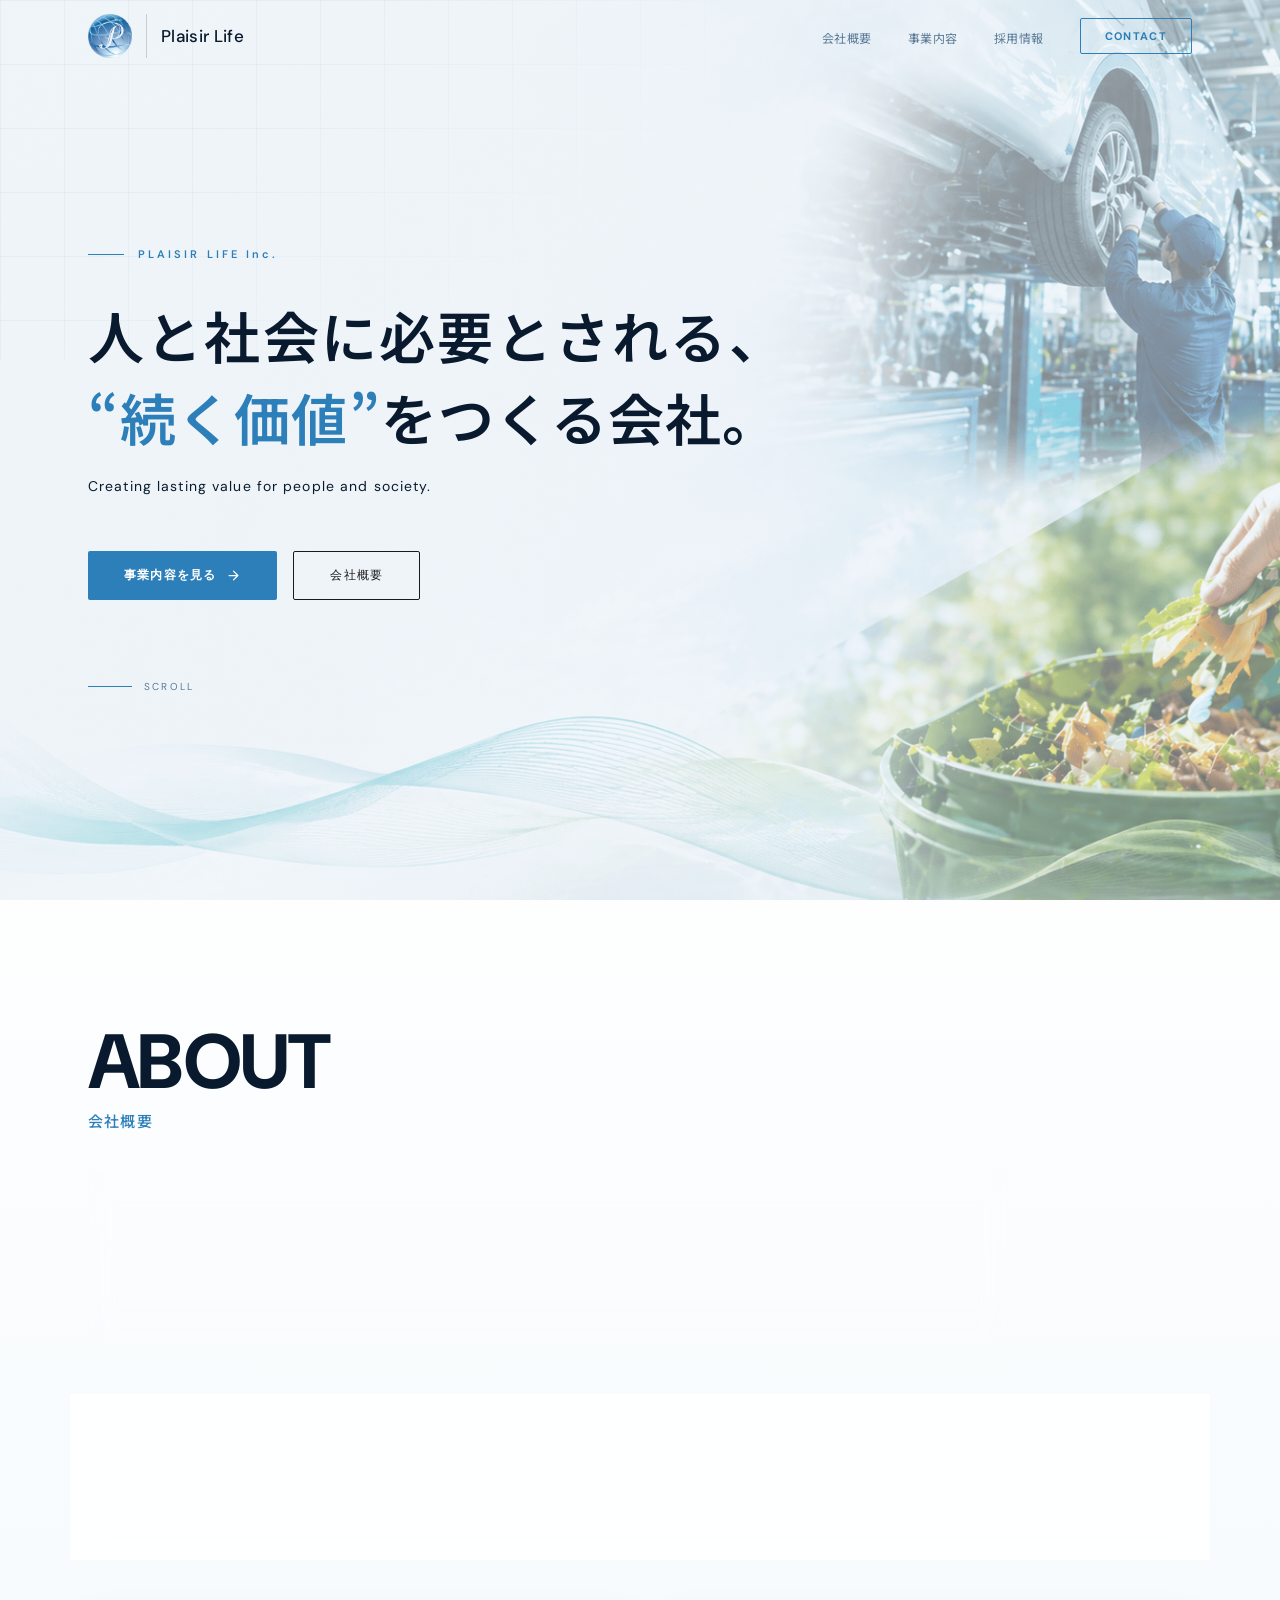
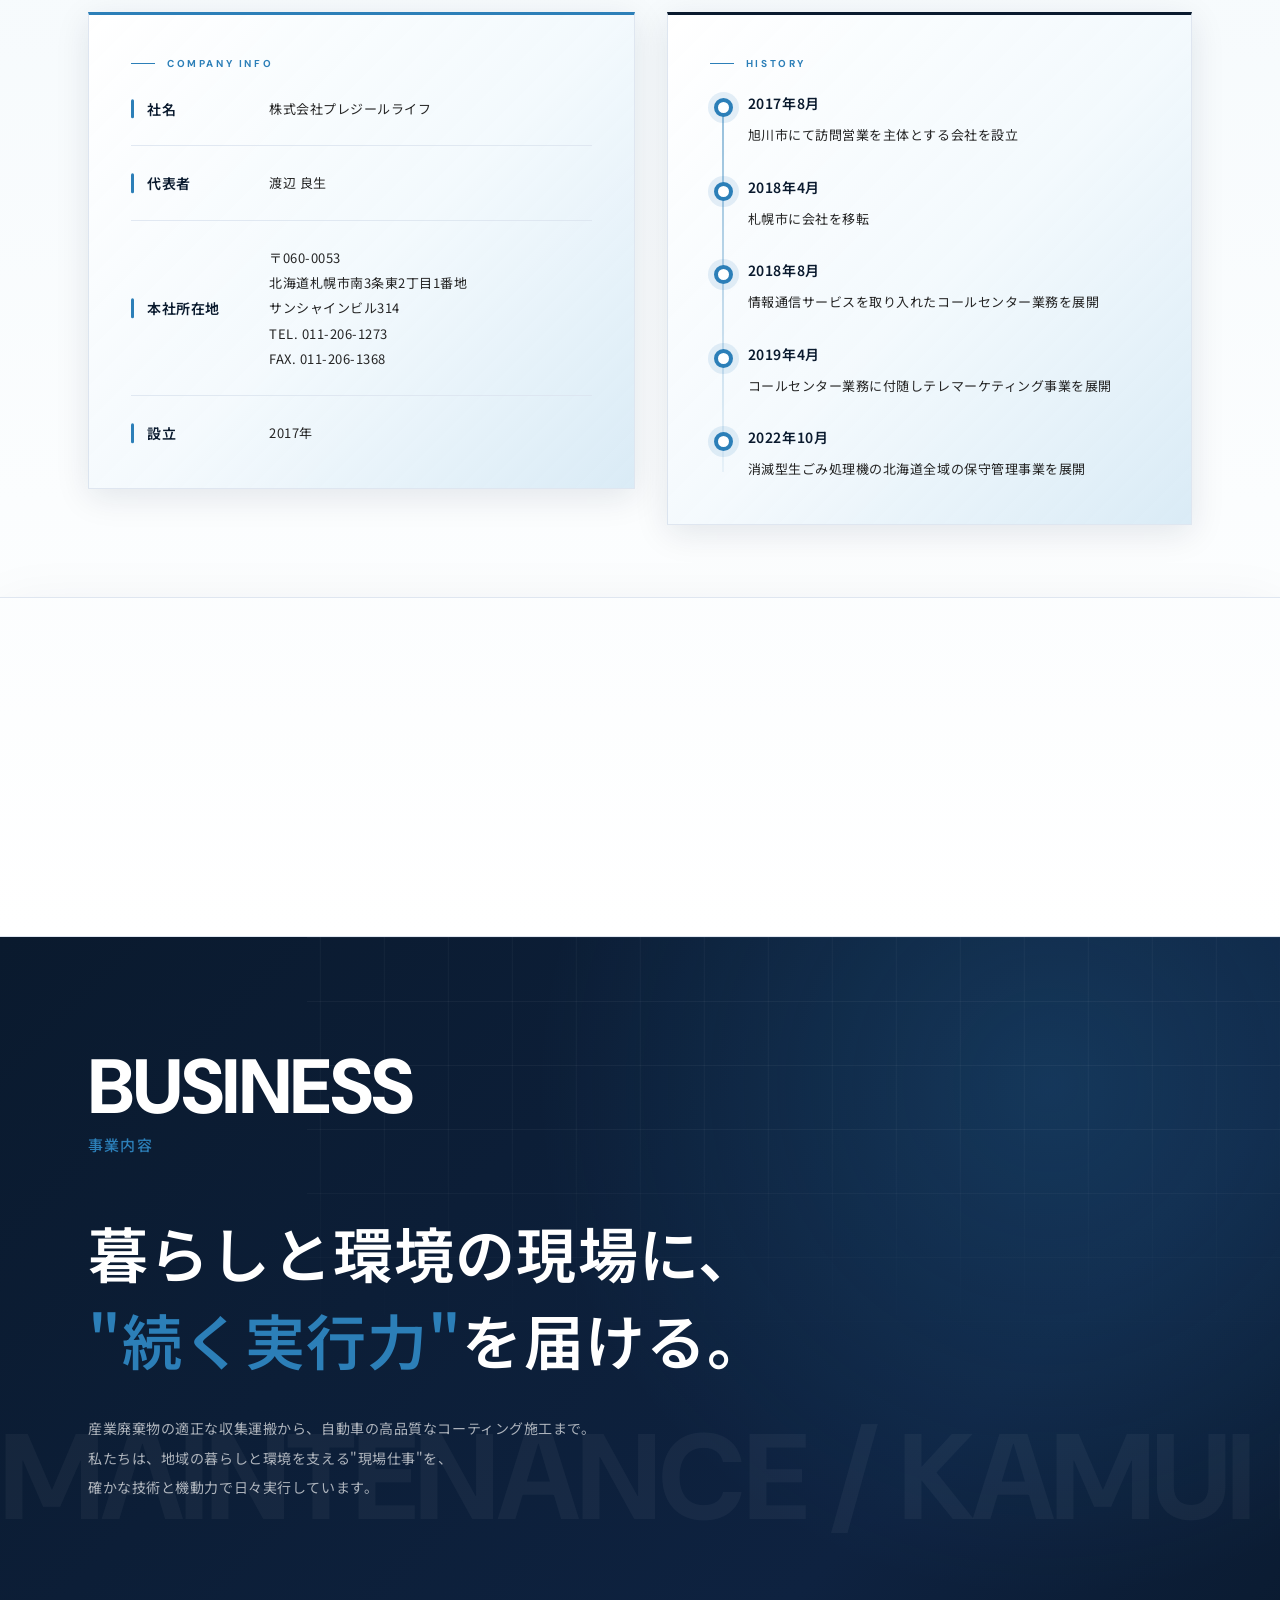
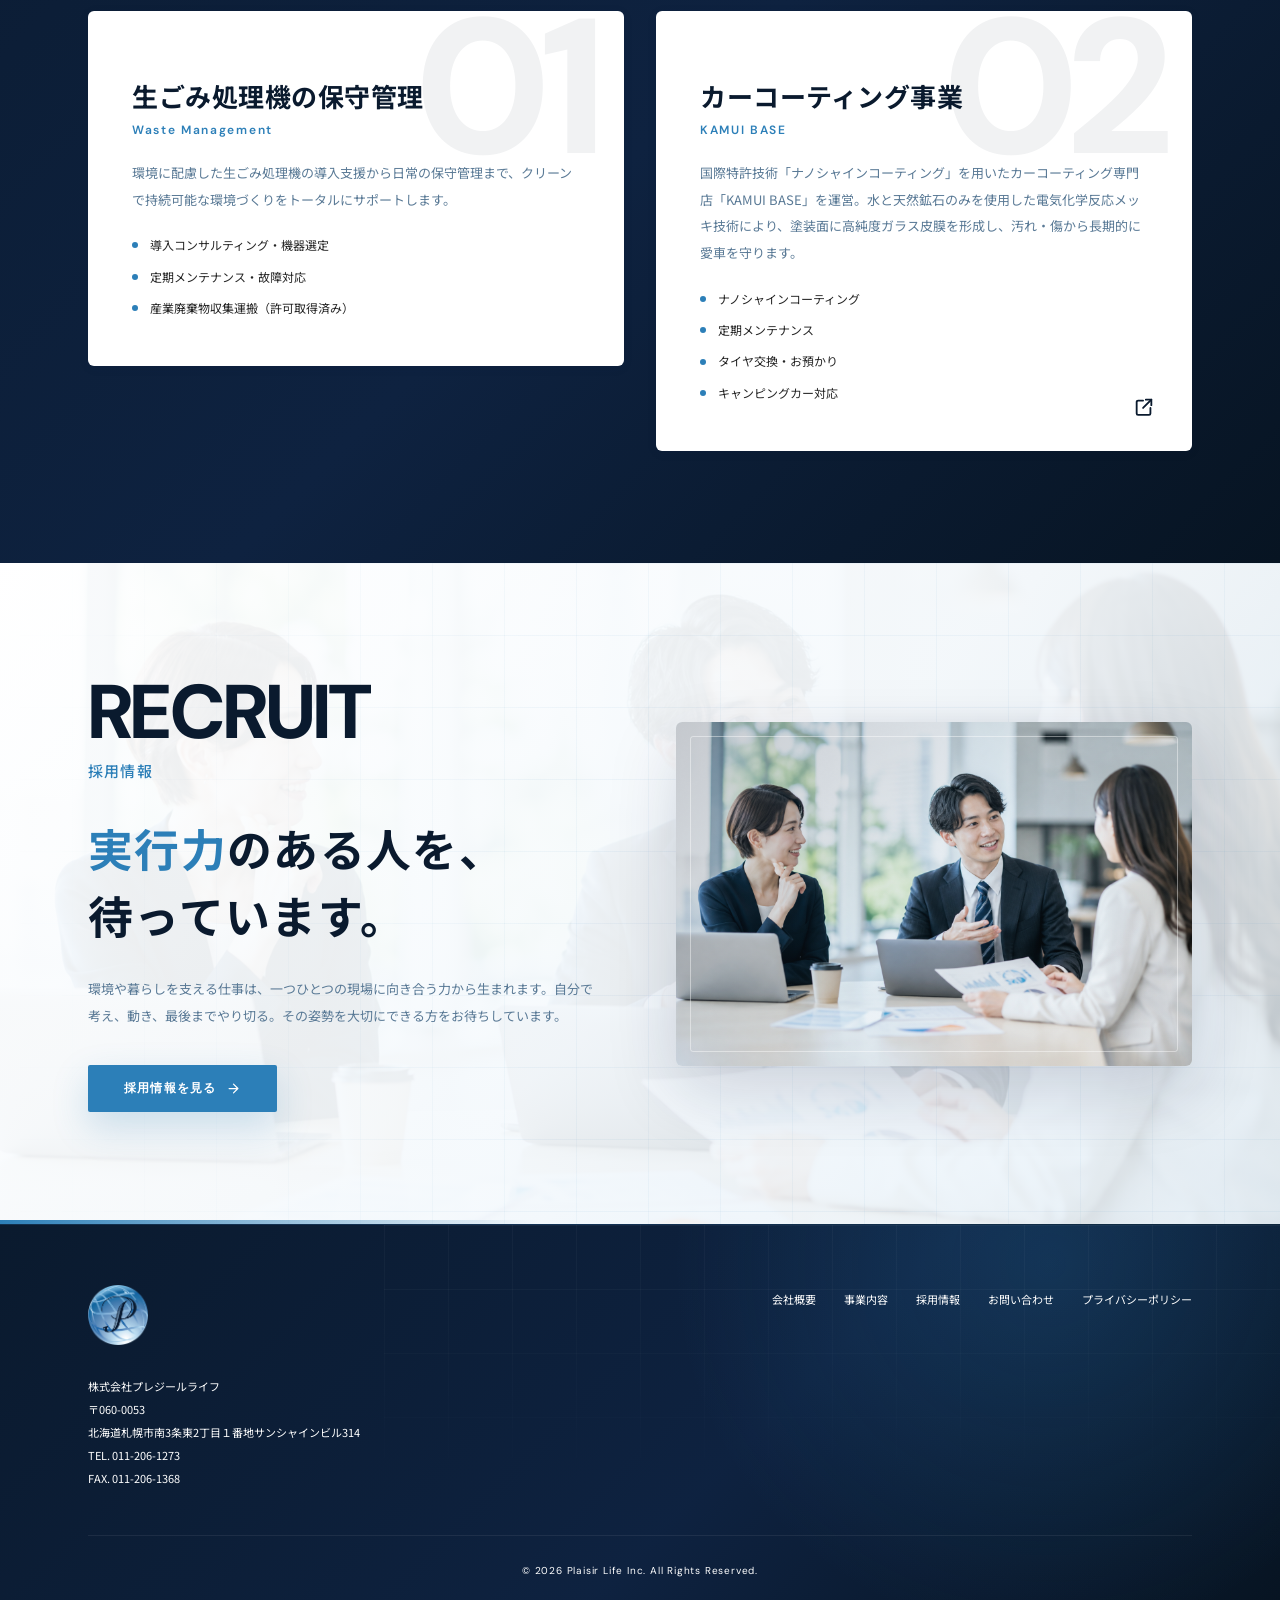
==== index.html @ a633f7d4 "Add files via upload" ====
<!DOCTYPE html>
<html lang="ja">
<head>
<meta charset="UTF-8">
<meta name="viewport" content="width=device-width,initial-scale=1.0">
<title>Plaisir Life | 頼みやすさと実行力、どちらも妥協しない。</title>
<link rel="preconnect" href="https://fonts.googleapis.com">
<link rel="stylesheet" href="https://fonts.googleapis.com/css2?family=Noto+Sans+JP:wght@300;400;500;600;700&family=DM+Sans:ital,opsz,wght@0,9..40,300;0,9..40,400;0,9..40,500;0,9..40,600;0,9..40,700;0,9..40,800;1,9..40,300&display=swap">
<link rel="stylesheet" href="css/common.css">
<link rel="stylesheet" href="css/index.css">
</head>
<body class="page-top">

<!-- HEADER -->
<header id="hd">
  <div class="hd-inner">
    <a href="index.html" class="logo"><img src="img/plaisir-life_logo.png" alt="Plaisir Life"><span class="logo-txt">Plaisir Life</span></a>
    <ul class="nav">
      <li><a href="index.html#about">会社概要</a></li>
      <li><a href="index.html#biz">事業内容</a></li>
      <li><a href="index.html#rec">採用情報</a></li>
      <li><a href="contact.html" class="nav-cta"><span>CONTACT</span></a></li>
    </ul>
    <button class="hbg" id="hbg" aria-label="メニュー"><i></i><i></i><i></i></button>
  </div>
  <nav id="mnav">
    <a href="index.html#about" onclick="cm()">会社概要</a>
    <a href="index.html#biz"   onclick="cm()">事業内容</a>
    <a href="index.html#rec"   onclick="cm()">採用情報</a>
    <a href="contact.html"     onclick="cm()">お問い合わせ</a>
  </nav>
</header>

<!-- HERO -->
<section id="hero">
  <div class="hero-c">
    <p class="hero-eyebrow">PLAISIR LIFE Inc.</p>
    <h1 class="hero-h1">
      人と社会に必要とされる、<br>
      <strong><em>“続く価値”</em>をつくる会社。</strong>
    </h1>
    <p class="hero-sub">Creating lasting value for people and society.</p>
    <div class="hero-btns">
      <a href="#biz" class="btn-fill">
        <span>事業内容を見る</span>
        <svg class="arr" width="15" height="15" viewBox="0 0 24 24" fill="none" stroke="currentColor" stroke-width="2" stroke-linecap="round" stroke-linejoin="round"><path d="M5 12h14M12 5l7 7-7 7"/></svg>
      </a>
      <a href="#about" class="btn-ghost">会社概要</a>
    </div>
    <div class="hero-scroll">
      <span class="scroll-bar"></span>SCROLL
    </div>
  </div>
</section>

<!-- ABOUT -->
<section id="about">
  <div class="wrap">
    <div class="about-head fi">
      <h2 class="about-h2">ABOUT<small>会社概要</small></h2>
    </div>
    <div class="about-lead fi d1">
      <p class="about-lead-sub">
        2017年、札幌で創業。生ごみ処理機の保守管理から自動車コーティングまで、<br>
        地域の暮らしと環境を支える"現場仕事"を着実に重ねてきました。<br>
        頼みやすさと実行力——そのどちらも妥協しない姿勢を貫いています。
      </p>
    </div>

    <div class="about-mvv fi d2">
      <div class="mvv-item"><p class="mvv-lbl">MISSION</p><p class="mvv-txt">後日共有予定</p></div>
      <div class="mvv-item"><p class="mvv-lbl">VISION</p><p class="mvv-txt">後日共有予定</p></div>
      <div class="mvv-item"><p class="mvv-lbl">VALUE</p><p class="mvv-txt">後日共有予定</p></div>
    </div>

    <div class="about-grid">
      <!-- 左：会社情報 -->
      <div class="about-info fi d1">
        <p class="about-block-lbl">COMPANY INFO</p>
        <dl class="abt-list">
          <div>
            <dt>社名</dt>
            <dd>株式会社プレジールライフ</dd>
          </div>
          <div>
            <dt>代表者</dt>
            <dd>渡辺 良生</dd>
          </div>
          <div>
            <dt>本社所在地</dt>
            <dd>〒060-0053<br>北海道札幌市南3条東2丁目1番地<br>サンシャインビル314<br>TEL. 011-206-1273<br>FAX. 011-206-1368</dd>
          </div>
          <div>
            <dt>設立</dt>
            <dd>2017年</dd>
          </div>
        </dl>
      </div>
      <!-- 右：沿革 -->
      <div class="about-history fi d2">
        <p class="about-block-lbl">HISTORY</p>
        <div class="hist-list">
          <div class="hist-item">
            <p class="hist-yr">2017年8月</p>
            <p class="hist-txt">旭川市にて訪問営業を主体とする会社を設立</p>
          </div>
          <div class="hist-item">
            <p class="hist-yr">2018年4月</p>
            <p class="hist-txt">札幌市に会社を移転</p>
          </div>
          <div class="hist-item">
            <p class="hist-yr">2018年8月</p>
            <p class="hist-txt">情報通信サービスを取り入れたコールセンター業務を展開</p>
          </div>
          <div class="hist-item">
            <p class="hist-yr">2019年4月</p>
            <p class="hist-txt">コールセンター業務に付随しテレマーケティング事業を展開</p>
          </div>
          <div class="hist-item">
            <p class="hist-yr">2022年10月</p>
            <p class="hist-txt">消滅型生ごみ処理機の北海道全域の保守管理事業を展開</p>
          </div>
        </div>
      </div>
    </div>
    <div class="about-map fi d2" aria-label="本社所在地の地図">
      <iframe
        src="https://www.google.com/maps/embed?pb=!1m18!1m12!1m3!1d2915.216826056278!2d141.35674947625057!3d43.05790709072885!2m3!1f0!2f0!3f0!3m2!1i1024!2i768!4f13.1!3m3!1m2!1s0x5f0b29915bbbdcdf%3A0x526c5a525ed2a4df!2z44ix44OX44Os44K444O844Or44Op44Kk44OV!5e0!3m2!1sja!2sjp!4v1777887358485!5m2!1sja!2sjp"
        title="株式会社プレジールライフ 本社所在地"
        loading="lazy"
        referrerpolicy="no-referrer-when-downgrade"></iframe>
    </div>
  </div>
</section>

<!-- BUSINESS -->
<section id="biz">
  <div class="wrap">
    <div class="biz-head fi">
      <h2 class="biz-h2">BUSINESS<small>事業内容</small></h2>
    </div>
    <div class="biz-lead fi d1">
      <h3 class="biz-lead-h">
        暮らしと環境の現場に、<br>
        <em>"続く実行力"</em>を届ける。
      </h3>
      <p class="biz-lead-sub">
        産業廃棄物の適正な収集運搬から、自動車の高品質なコーティング施工まで。<br>
        私たちは、地域の暮らしと環境を支える"現場仕事"を、<br>
        確かな技術と機動力で日々実行しています。
      </p>
    </div>
    <div class="biz-grid">
      <article class="biz-card fi d2">
        <div class="biz-card-body">
          <span class="biz-card-num">01</span>
          <h3 class="biz-card-title">生ごみ処理機の保守管理</h3>
          <p class="biz-card-sub">Waste Management</p>
          <p class="biz-card-desc">環境に配慮した生ごみ処理機の導入支援から日常の保守管理まで、クリーンで持続可能な環境づくりをトータルにサポートします。</p>
          <div class="biz-card-pts">
            <div class="biz-card-pt"><span>導入コンサルティング・機器選定</span></div>
            <div class="biz-card-pt"><span>定期メンテナンス・故障対応</span></div>
            <div class="biz-card-pt"><span>産業廃棄物収集運搬（許可取得済み）</span></div>
          </div>
        </div>
      </article>
      <a class="biz-card biz-card--link fi d3" href="https://kamui-base.com/" target="_blank" rel="noopener noreferrer">
        <div class="biz-card-body">
          <span class="biz-card-num">02</span>
          <h3 class="biz-card-title">カーコーティング事業</h3>
          <p class="biz-card-sub">KAMUI BASE</p>
          <p class="biz-card-desc">国際特許技術「ナノシャインコーティング」を用いたカーコーティング専門店「KAMUI BASE」を運営。水と天然鉱石のみを使用した電気化学反応メッキ技術により、塗装面に高純度ガラス皮膜を形成し、汚れ・傷から長期的に愛車を守ります。</p>
          <div class="biz-card-pts">
            <div class="biz-card-pt"><span>ナノシャインコーティング</span></div>
            <div class="biz-card-pt"><span>定期メンテナンス</span></div>
            <div class="biz-card-pt"><span>タイヤ交換・お預かり</span></div>
            <div class="biz-card-pt"><span>キャンピングカー対応</span></div>
          </div>
          <span class="biz-card-extlink" aria-hidden="true">
            <svg width="22" height="22" viewBox="0 0 24 24" fill="none" stroke="currentColor" stroke-width="2" stroke-linecap="round" stroke-linejoin="round">
              <path d="M14 4h6v6"/>
              <path d="M20 4l-9 9"/>
              <path d="M19 13v6a1.5 1.5 0 0 1-1.5 1.5h-12A1.5 1.5 0 0 1 4 19V6.5A1.5 1.5 0 0 1 5.5 5H11"/>
            </svg>
          </span>
        </div>
      </a>
    </div>
  </div>
</section>

<!-- RECRUIT -->
<section id="rec">
  <div class="wrap">
    <div class="rec-grid">
      <div class="fi">
        <div class="rec-head">
          <h2 class="rec-h2">RECRUIT<small>採用情報</small></h2>
        </div>
        <h3 class="rec-copy"><span>実行力</span>のある人を、<br>待っています。</h3>
        <p class="rec-lead">環境や暮らしを支える仕事は、一つひとつの現場に向き合う力から生まれます。自分で考え、動き、最後までやり切る。その姿勢を大切にできる方をお待ちしています。</p>
        <a href="contact.html" class="btn-fill">
          <span>採用情報を見る</span>
          <svg class="arr" width="15" height="15" viewBox="0 0 24 24" fill="none" stroke="currentColor" stroke-width="2" stroke-linecap="round" stroke-linejoin="round"><path d="M5 12h14M12 5l7 7-7 7"/></svg>
        </a>
      </div>
      <div class="rec-photo fi fr d1">
        <img src="img/recruit-interview.png" alt="採用面談の様子" loading="lazy">
      </div>
    </div>
  </div>
</section>

<!-- FOOTER -->
<footer>
  <div class="ft-inner">
    <div class="ft-top">
      <div>
        <div class="ft-logo"><img src="img/plaisir-life_logo.png" alt="Plaisir Life"></div>
        <div class="ft-addr">株式会社プレジールライフ<br>〒060-0053<br>北海道札幌市南3条東2丁目１番地サンシャインビル314<br>TEL. 011-206-1273<br>FAX. 011-206-1368</div>
      </div>
      <ul class="ft-links">
        <li><a href="index.html#about">会社概要</a></li>
        <li><a href="index.html#biz">事業内容</a></li>
        <li><a href="index.html#rec">採用情報</a></li>
        <li><a href="contact.html">お問い合わせ</a></li>
        <li><a href="privacy.html">プライバシーポリシー</a></li>
      </ul>
    </div>
    <p class="ft-copy">© 2026 Plaisir Life Inc. All Rights Reserved.</p>
  </div>
</footer>

<script src="js/common.js"></script>
<script src="js/index.js"></script>
</body>
</html>
---- css/common.css ----
/* ══ Reset ══════════════════════════════════════════════ */
*,*::before,*::after{margin:0;padding:0;box-sizing:border-box}
html,body{margin:0;padding:0}
html{scroll-behavior:smooth}
html{background:#eef4f9}
body{font-family:'Noto Sans JP',sans-serif;color:#0a1929;background:#eef4f9;overflow-x:hidden}
a{text-decoration:none;color:inherit}
img{display:block;width:100%;height:100%;object-fit:cover}

/* ══ Variables ══════════════════════════════════════════ */
:root{
  --blue:#1d5e8d;
  --blue-deep:#143f5f;
  --blue-mid:#2c7fb8;
  --green:#2c7fb8;
  --green-deep:#1d5e8d;
  --green-light:#e6f1f9;
  --navy:#0a1a2e;
  --navy2:#0e2240;
  --white:#ffffff;
  --off:#f7f7f7;
  --gray:#f0f4f8;
  --border:#dce4ef;
  --text:#252525;
  --muted:#5a7a96;
  --shadow-sm:0 2px 12px rgba(10,25,60,.06);
  --shadow-md:0 8px 32px rgba(10,25,60,.10);
  --shadow-lg:0 20px 60px rgba(10,25,60,.14);
}

/* ══ FadeIn ═════════════════════════════════════════════ */
.fi{opacity:0;transform:translateY(36px);transition:opacity .8s cubic-bezier(.22,1,.36,1),transform .8s cubic-bezier(.22,1,.36,1)}
.fi.fl{transform:translateX(-36px)}
.fi.fr{transform:translateX(36px)}
.fi.vis{opacity:1;transform:translate(0,0)}
.fi.d1{transition-delay:.1s}.fi.d2{transition-delay:.2s}.fi.d3{transition-delay:.3s}
.fi.d4{transition-delay:.4s}.fi.d5{transition-delay:.5s}

/* ══ Layout ═════════════════════════════════════════════ */
.wrap{max-width:1200px;margin:0 auto;padding:0 48px}
@media(max-width:768px){.wrap{padding:0 20px}}

/* ══ SecLabel ═══════════════════════════════════════════ */
.sl{display:flex;align-items:center;gap:14px;margin-bottom:14px}
.sl::before{content:'';display:block;width:32px;height:1.5px;background:var(--green);flex-shrink:0}
.sl span{font-family:'DM Sans',sans-serif;font-size:10px;letter-spacing:.26em;color:var(--green);font-weight:700;text-transform:uppercase}

/* ══ Arrow SVG ══════════════════════════════════════════ */
.arr{display:inline-block;transition:transform .3s cubic-bezier(.22,1,.36,1)}

/* ══════════════════════════════════════════════════════ */
/* HEADER (全ページ共通)                                    */
/* ══════════════════════════════════════════════════════ */
#hd{
  position:fixed;top:0;left:0;right:0;z-index:200;
  transition:background .5s,box-shadow .5s,backdrop-filter .5s;
}
.hd-inner{max-width:1200px;margin:0 auto;padding:0 48px;height:72px;display:flex;align-items:center;justify-content:space-between}
@media(max-width:768px){.hd-inner{padding:0 20px}}

/* デフォルト：透過＋白文字（ダークなページヒーロー上で使用） */
.logo{display:inline-flex;align-items:center;height:44px}
.logo img{height:100%;width:auto;display:block;object-fit:contain;transition:filter .4s}
.logo .logo-txt{
  display:inline-flex;align-items:center;align-self:stretch;
  margin-left:14px;padding-left:14px;
  border-left:1px solid rgba(10,26,46,.18);
  font-family:'DM Sans',sans-serif;font-weight:500;font-size:17px;
  letter-spacing:.02em;color:var(--navy);line-height:1;
  transition:color .4s,border-color .4s;
}
.nav{display:flex;gap:36px;align-items:center;list-style:none}
.nav a{font-family:'Noto Sans JP',sans-serif;font-size:12px;letter-spacing:.04em;color:rgba(255,255,255,.75);transition:color .25s}
.nav a:hover{color:var(--green)!important}

/* スクロール時：白背景＋ナビ文字 */
#hd.on{
  background:rgba(255,255,255,.95);
  box-shadow:0 1px 0 rgba(0,0,0,.07);
  backdrop-filter:blur(16px);
  -webkit-backdrop-filter:blur(16px);
}
#hd.on .nav a{color:var(--muted)}

/* CONTACTボタン */
.nav a.nav-cta{
  display:inline-flex;align-items:center;
  font-family:'DM Sans',sans-serif;font-size:11px;font-weight:700;letter-spacing:.12em;
  padding:10px 24px;border-radius:2px;
  border:1.5px solid var(--green);color:var(--green)!important;
  position:relative;overflow:hidden;transition:color .3s!important;
}
.nav a.nav-cta::before{
  content:'';position:absolute;inset:0;background:var(--green);
  transform:translateX(-101%);transition:transform .35s cubic-bezier(.22,1,.36,1);
}
.nav a.nav-cta:hover{color:#fff!important}
.nav a.nav-cta:hover::before{transform:translateX(0)}
.nav a.nav-cta span{position:relative;z-index:1}

/* ハンバーガー */
.hbg{display:none;flex-direction:column;gap:6px;padding:4px;background:none;border:none;cursor:pointer}
.hbg i{display:block;width:24px;height:1.5px;background:#fff;transition:transform .35s,opacity .35s,background .4s}
#hd.on .hbg i{background:var(--navy)}
.hbg.op i:nth-child(1){transform:translateY(7.5px) rotate(45deg)}
.hbg.op i:nth-child(2){opacity:0}
.hbg.op i:nth-child(3){transform:translateY(-7.5px) rotate(-45deg)}
#mnav{display:none;background:#fff;border-top:1px solid var(--border);padding:8px 20px 24px}
#mnav a{display:block;padding:15px 0;border-bottom:1px solid var(--border);font-family:'Noto Sans JP',sans-serif;font-size:13px;color:var(--text)}
@media(max-width:900px){.nav{display:none}.hbg{display:flex}}

/* トップページ用：ライトなヒーロー上で使うため、初期状態をネイビー文字に上書き */
.page-top .nav a{color:var(--muted)}
.page-top .hbg i{background:var(--navy)}
.page-top #hd.on{background:#ffffff;backdrop-filter:none;-webkit-backdrop-filter:none;box-shadow:0 1px 0 rgba(0,0,0,.08)}

/* ══════════════════════════════════════════════════════ */
/* PAGE HERO (下層ページ共通)                              */
/* ══════════════════════════════════════════════════════ */
#page-hero{
  min-height:52vh;background:var(--navy);
  display:flex;align-items:flex-end;
  position:relative;overflow:hidden;
  padding:140px 48px 72px;
}
@media(max-width:768px){#page-hero{padding:120px 20px 52px;min-height:44vh}}
.page-hero-bg{
  position:absolute;inset:0;
  background:
    radial-gradient(circle at 78% 20%,rgba(44,127,184,.18),transparent 34%),
    linear-gradient(135deg,var(--navy) 0%,var(--navy2) 58%,#071422 100%);
  opacity:1;z-index:0;
}
#page-hero::before{
  content:'';position:absolute;inset:0;z-index:1;
  background-image:linear-gradient(rgba(255,255,255,.025) 1px,transparent 1px),
    linear-gradient(90deg,rgba(255,255,255,.025) 1px,transparent 1px);
  background-size:72px 72px;
}
#page-hero::after{
  content:'';position:absolute;z-index:1;
  top:0;right:0;width:55%;height:100%;
  background:linear-gradient(135deg,transparent 40%,rgba(44,127,184,.05) 100%);
  clip-path:polygon(20% 0,100% 0,100% 100%,0 100%);
}
.ph-ring{position:absolute;border-radius:50%;border:1px solid rgba(44,127,184,.12);pointer-events:none}
.ph-ring:nth-child(1){width:600px;height:600px;top:-30%;right:-8%;z-index:1}
.ph-ring:nth-child(2){width:380px;height:380px;top:-10%;right:4%;border-color:rgba(44,127,184,.08);z-index:1}
.ph-ring:nth-child(3){width:200px;height:200px;bottom:8%;left:-3%;border-color:rgba(29,94,141,.16);z-index:1}
.page-hero-c{max-width:1200px;margin:0 auto;width:100%;position:relative;z-index:2}
.ph-eyebrow{
  font-family:'DM Sans',sans-serif;font-size:10px;font-weight:500;letter-spacing:.28em;
  color:var(--green);display:flex;align-items:center;gap:14px;margin-bottom:20px;
  animation:fuUp .9s cubic-bezier(.22,1,.36,1) both;
}
.ph-eyebrow::before{content:'';display:block;width:28px;height:1.5px;background:var(--green)}
.ph-h1{
  font-family:'DM Sans',sans-serif;font-weight:800;
  font-size:clamp(36px,6vw,80px);
  color:#fff;line-height:1;letter-spacing:-.02em;margin-bottom:10px;
  animation:fuUp .9s cubic-bezier(.22,1,.36,1) .1s both;
}
.ph-sub{
  font-family:'Noto Sans JP',sans-serif;font-size:13px;font-weight:300;
  color:rgba(255,255,255,.35);letter-spacing:.04em;
  animation:fuUp .9s cubic-bezier(.22,1,.36,1) .2s both;
}
.breadcrumb{
  display:flex;align-items:center;gap:8px;margin-top:28px;
  font-family:'DM Sans',sans-serif;font-size:10px;letter-spacing:.12em;
  color:rgba(255,255,255,.3);
  animation:fuUp .9s cubic-bezier(.22,1,.36,1) .3s both;
}
.breadcrumb a{color:rgba(255,255,255,.3);transition:color .25s}
.breadcrumb a:hover{color:var(--green)}
.breadcrumb-sep{opacity:.4}

/* ══════════════════════════════════════════════════════ */
/* FOOTER (全ページ共通)                                    */
/* ══════════════════════════════════════════════════════ */
footer{
  background:
    radial-gradient(circle at 82% 10%,rgba(44,127,184,.22),transparent 34%),
    linear-gradient(135deg,var(--navy) 0%,var(--navy2) 58%,#071422 100%);
  padding:60px 0 32px;
  border-top:1px solid rgba(44,127,184,.18);
  position:relative;
  overflow:hidden;
}
footer::before{
  content:'';
  position:absolute;
  inset:0 0 auto auto;
  width:min(70vw,1180px);
  height:280px;
  background:
    linear-gradient(rgba(255,255,255,.04) 1px,transparent 1px),
    linear-gradient(90deg,rgba(255,255,255,.035) 1px,transparent 1px);
  background-size:64px 64px;
  background-position:top right;
  mask-image:linear-gradient(180deg,#000 0%,transparent 100%);
  -webkit-mask-image:linear-gradient(180deg,#000 0%,transparent 100%);
  pointer-events:none;
}
.ft-inner{max-width:1200px;margin:0 auto;padding:0 48px;position:relative;z-index:1}
@media(max-width:768px){.ft-inner{padding:0 20px}}
.ft-top{display:flex;justify-content:space-between;align-items:flex-start;flex-wrap:wrap;gap:36px;padding-bottom:44px;border-bottom:1px solid rgba(255,255,255,.07);margin-bottom:28px}
.ft-logo{display:inline-flex;align-items:center;height:60px;margin-bottom:30px}
.ft-logo img{height:100%;width:auto;display:block;object-fit:contain}
.ft-logo .logo-txt{
  display:inline-flex;align-items:center;align-self:stretch;
  margin-left:14px;padding-left:14px;
  border-left:1px solid rgba(255,255,255,.18);
  font-family:'DM Sans',sans-serif;font-weight:500;font-size:16px;
  letter-spacing:.02em;color:#fff;line-height:1;
}
.ft-addr{
  font-family:'Noto Sans JP',sans-serif;font-size:11px;color:#fff;line-height:2.1;
  max-width:420px;
}
.ft-links{display:flex;gap:28px;flex-wrap:wrap;list-style:none;align-items:center}
.ft-links a{font-family:'Noto Sans JP',sans-serif;font-size:11px;color:#fff;transition:color .25s}
.ft-links a:hover{color:var(--green)}
.ft-copy{font-family:'DM Sans',sans-serif;font-size:10px;color:#fff;letter-spacing:.08em;text-align:center}

/* ══ Keyframes ══════════════════════════════════════════ */
@keyframes fuUp{from{opacity:0;transform:translateY(28px)}to{opacity:1;transform:translateY(0)}}
---- css/index.css ----
/* ══════════════════════════════════════════════════════ */
/* HERO                                                    */
/* ══════════════════════════════════════════════════════ */
#hero{
  min-height:100vh;
  background:#eef4f9 url('../img/fv_img.png') top center / cover no-repeat;
  display:flex;align-items:center;
  padding:0;
  position:relative;
}
#hero::before{
  content:'';position:absolute;inset:0;
  background:linear-gradient(135deg,rgba(238,244,249,.82) 0%,rgba(232,241,249,.6) 55%,rgba(220,235,247,.42) 100%);
  pointer-events:none;
}
#hero::after{
  content:'';
  position:absolute;
  top:0;
  left:0;
  width:min(56vw,880px);
  height:360px;
  background:
    linear-gradient(rgba(44,127,184,.055) 1px,transparent 1px),
    linear-gradient(90deg,rgba(44,127,184,.05) 1px,transparent 1px);
  background-size:64px 64px;
  background-position:top left;
  mask-image:linear-gradient(135deg,#000 0%,#000 32%,transparent 78%);
  -webkit-mask-image:linear-gradient(135deg,#000 0%,#000 32%,transparent 78%);
  pointer-events:none;
}
@media(max-width:768px){
  #hero{
    min-height:100svh;
    background-image:url('../img/fv_sp.png');
    background-position:top center;
    padding:0;
    align-items:flex-start;
  }
  #hero::before{
    background:linear-gradient(180deg,rgba(255,255,255,.94) 0%,rgba(255,255,255,.78) 34%,rgba(255,255,255,.18) 72%,rgba(238,244,249,.5) 100%);
  }
  #hero::after{width:82vw;height:260px;opacity:.7}
}
.hero-c{max-width:1200px;margin:0 auto;width:100%;padding:140px 48px 100px;position:relative;z-index:1}
@media(max-width:768px){.hero-c{padding:106px 20px 52px;min-height:100svh;display:flex;flex-direction:column;align-items:flex-start}}
.hero-eyebrow{
  font-family:'DM Sans',sans-serif;font-size:11px;font-weight:600;letter-spacing:.28em;
  color:var(--green);display:flex;align-items:center;gap:14px;margin-bottom:36px;
  animation:fuUp .9s cubic-bezier(.22,1,.36,1) both;
}
.hero-eyebrow::before{content:'';display:block;width:36px;height:1.5px;background:var(--green)}
.hero-h1{
  font-family:'Noto Sans JP',sans-serif;font-weight:600;
  font-size:clamp(26px,4.6vw,56px);
  color:var(--navy);line-height:1.35;letter-spacing:.04em;margin-bottom:22px;
  animation:fuUp .9s cubic-bezier(.22,1,.36,1) .1s both;
}
@media(max-width:768px){
  .hero-eyebrow{margin-bottom:24px}
  .hero-h1{font-size:clamp(22px,6.1vw,30px);line-height:1.55;margin-bottom:16px;max-width:100%}
  .hero-sub{font-size:12px;margin-bottom:32px;max-width:310px}
  .hero-btns{gap:10px}
  .hero-btns .btn-fill,
  .hero-btns .btn-ghost{padding:14px 22px}
  .hero-scroll{margin-top:auto}
}
.hero-h1 strong{
  font-weight:600;color:var(--navy);display:block;
  font-size:inherit;
  letter-spacing:.02em;margin-top:6px;
}
.hero-h1 strong em{
  font-style:normal;color:var(--green);
}
.hero-sub{
  font-family:'DM Sans',sans-serif;font-size:14px;font-weight:400;
  color:var(--navy);opacity:.65;letter-spacing:.08em;margin-bottom:56px;
  animation:fuUp .9s cubic-bezier(.22,1,.36,1) .2s both;
}
.hero-btns{display:flex;gap:16px;flex-wrap:wrap;animation:fuUp .9s cubic-bezier(.22,1,.36,1) .3s both}
.btn-fill{
  font-family:'DM Sans',sans-serif;font-size:12px;font-weight:700;
  letter-spacing:.1em;padding:15px 36px;border-radius:2px;
  background:var(--green);color:#fff;
  display:inline-flex;align-items:center;gap:10px;
  position:relative;overflow:hidden;transition:color .3s;
}
.btn-fill::before{
  content:'';position:absolute;inset:0;background:var(--green-deep);
  transform:translateX(-101%);transition:transform .4s cubic-bezier(.22,1,.36,1);
}
.btn-fill:hover::before{transform:translateX(0)}
.btn-fill:hover .arr{transform:translateX(4px)}
.btn-fill span,.btn-fill svg{position:relative;z-index:1}
.btn-ghost{
  font-family:'DM Sans',sans-serif;font-size:12px;font-weight:500;
  letter-spacing:.1em;padding:15px 36px;border-radius:2px;
  border:1px solid #1a1a1a;color:#1a1a1a;
  transition:border-color .3s,color .3s,background .3s;
}
.btn-ghost:hover{background:#1a1a1a;color:#fff}
.hero-scroll{
  display:flex;align-items:center;gap:12px;margin-top:80px;
  font-family:'DM Sans',sans-serif;font-size:10px;letter-spacing:.22em;
  color:var(--muted);
  animation:fuUp .9s cubic-bezier(.22,1,.36,1) .5s both;
}
.scroll-bar{width:44px;height:1px;background:var(--border);position:relative;overflow:hidden}
.scroll-bar::after{
  content:'';position:absolute;inset:0;background:var(--green);
  animation:sbar 2.4s ease-in-out infinite;
}

/* ══════════════════════════════════════════════════════ */
/* STATS ── 大数字カード                                   */
/* ══════════════════════════════════════════════════════ */
#stats{background:var(--off);padding:0}
.stats-inner{
  max-width:1200px;margin:0 auto;padding:0 48px;
  display:grid;grid-template-columns:repeat(3,1fr);
  transform:translateY(-44px);
  gap:20px;
}
@media(max-width:768px){.stats-inner{padding:0 20px;transform:translateY(-28px);gap:12px}}
@media(max-width:560px){.stats-inner{grid-template-columns:1fr}}
.stat-card{
  background:#fff;border-radius:4px;padding:36px 36px 32px;
  box-shadow:var(--shadow-md);
  position:relative;overflow:hidden;
  border-top:3px solid transparent;
  transition:border-color .3s,box-shadow .3s,transform .3s;
}
.stat-card:hover{border-top-color:var(--green);box-shadow:var(--shadow-lg);transform:translateY(-4px)}
.stat-card::after{
  content:attr(data-ghost);
  position:absolute;bottom:-12px;right:-4px;
  font-family:'DM Sans',sans-serif;font-weight:800;font-size:96px;
  color:rgba(44,127,184,.07);line-height:1;pointer-events:none;letter-spacing:-.04em;
}
.stat-num{
  font-family:'DM Sans',sans-serif;font-weight:800;
  font-size:clamp(40px,5vw,64px);color:var(--navy);line-height:1;
  margin-bottom:10px;letter-spacing:-.02em;
}
.stat-num sup{font-size:.35em;font-weight:500;margin-left:3px;color:var(--green);vertical-align:middle}
.stat-label{font-family:'Noto Sans JP',sans-serif;font-size:12px;color:var(--muted);letter-spacing:.06em}
.stat-bar{width:32px;height:2px;background:var(--green);margin-bottom:16px;border-radius:2px}

/* ══════════════════════════════════════════════════════ */
/* ABOUT                                                   */
/* ══════════════════════════════════════════════════════ */
#about{
  background:
    linear-gradient(180deg,rgba(255,255,255,.92) 0%,rgba(247,251,253,.96) 44%,#fff 100%),
    url('https://images.unsplash.com/photo-1497366754035-f200968a6e72?w=1800&q=80&auto=format&fit=crop') center top / cover no-repeat;
  padding:124px 0 0;
  position:relative;
  overflow:hidden;
  isolation:isolate;
}
#about .wrap{position:relative;z-index:1}
.about-head{margin-bottom:40px;position:relative}
.about-h2{
  font-family:'DM Sans',sans-serif;font-weight:800;
  font-size:clamp(40px,6vw,80px);color:var(--navy);letter-spacing:-.02em;
  line-height:1;
  position:relative;
  display:inline-block;
}
.about-h2 small{display:block;font-family:'Noto Sans JP',sans-serif;font-size:clamp(12px,1.4vw,15px);font-weight:500;letter-spacing:.08em;color:var(--green);margin-top:12px}
.about-lead{
  margin-bottom:72px;
  max-width:920px;
  position:relative;
  padding:34px 42px 34px 46px;
  background:rgba(255,255,255,.72);
  border-left:3px solid var(--green);
  box-shadow:0 18px 60px rgba(10,25,60,.08);
  backdrop-filter:blur(12px);
  -webkit-backdrop-filter:blur(12px);
}
.about-lead-sub{
  font-family:'Noto Sans JP',sans-serif;font-size:15px;font-weight:400;
  color:var(--text);line-height:2.2;letter-spacing:.04em;
  position:relative;
  z-index:1;
}
@media(max-width:768px){
  #about{padding:88px 0 0}
  .about-lead{padding:28px 24px;margin-bottom:48px}
}
.about-mvv{
  display:grid;grid-template-columns:repeat(3,1fr);
  border:1px solid rgba(220,228,239,.78);
  margin-bottom:72px;
  background:rgba(255,255,255,.82);
  box-shadow:var(--shadow-sm);
  backdrop-filter:blur(10px);
  -webkit-backdrop-filter:blur(10px);
}
.about-mvv .mvv-item{padding:38px 32px 36px;background:transparent;border-radius:0;text-align:left;box-shadow:none;border-top:none;transition:background .3s}
.about-mvv .mvv-item:hover{box-shadow:none;transform:none;background:rgba(230,241,249,.45)}
.about-mvv .mvv-item:not(:first-child){border-left:1px solid var(--border)}
.about-mvv .mvv-lbl{font-family:'DM Sans',sans-serif;font-size:11px;font-weight:700;letter-spacing:.24em;color:var(--green);margin-bottom:14px;display:flex;align-items:center;gap:12px}
.about-mvv .mvv-lbl::before{content:'';width:28px;height:2px;background:var(--green);display:block;flex-shrink:0}
.about-mvv .mvv-txt{font-family:'Noto Sans JP',sans-serif;font-size:14px;color:var(--text);line-height:1.8;font-weight:500}
@media(max-width:768px){
  .about-mvv{grid-template-columns:1fr}
  .about-mvv .mvv-item:not(:first-child){border-left:none;border-top:1px solid var(--border)}
}
.about-grid{display:grid;grid-template-columns:minmax(0,1.02fr) minmax(0,.98fr);gap:32px;align-items:start}
@media(max-width:900px){.about-grid{grid-template-columns:1fr;gap:56px}}
.about-info,
.about-history{
  position:relative;
  background:
    linear-gradient(135deg,rgba(255,255,255,.96) 0%,rgba(243,249,253,.9) 52%,rgba(211,231,244,.82) 100%);
  border:1px solid rgba(220,228,239,.9);
  box-shadow:var(--shadow-md);
  padding:42px;
  overflow:hidden;
}
.about-info{border-top:3px solid var(--green)}
.about-history{border-top:3px solid var(--navy)}
@media(max-width:560px){
  .about-info,
  .about-history{padding:30px 24px}
}
.about-block-lbl{
  display:flex;align-items:center;gap:12px;
  font-family:'DM Sans',sans-serif;font-size:10px;font-weight:700;
  letter-spacing:.26em;color:var(--green);margin-bottom:24px;
}
.about-block-lbl::before{content:'';display:block;width:24px;height:1.5px;background:var(--green)}
.ceo-card{
  background:var(--green-light);border-left:3px solid var(--green);
  padding:24px 24px 24px 28px;border-radius:0 6px 6px 0;
  box-shadow:var(--shadow-sm);margin-bottom:32px;
}
.ceo-lbl{font-family:'DM Sans',sans-serif;font-size:9px;font-weight:700;letter-spacing:.22em;color:var(--green);margin-bottom:12px}
.ceo-q{font-family:'Noto Sans JP',sans-serif;font-size:13px;color:var(--navy);line-height:2.1;font-weight:300}
.ceo-name{font-family:'Noto Sans JP',sans-serif;font-size:11px;color:var(--muted);margin-top:14px;text-align:right}
.mvv{display:grid;grid-template-columns:repeat(3,1fr);gap:14px;margin-bottom:32px}
.mvv-item{
  padding:18px 14px;border-radius:4px;text-align:center;
  background:#fff;box-shadow:var(--shadow-sm);
  border-top:2px solid var(--blue);
  transition:box-shadow .3s,transform .3s;
}
.mvv-item:hover{box-shadow:var(--shadow-md);transform:translateY(-2px)}
.mvv-lbl{font-family:'DM Sans',sans-serif;font-size:9px;font-weight:700;letter-spacing:.2em;color:var(--blue);margin-bottom:8px}
.mvv-txt{font-family:'Noto Sans JP',sans-serif;font-size:11px;color:var(--muted);line-height:1.7}
.abt-list,.hist-list{display:flex;flex-direction:column;gap:0}
.abt-list > div{
  position:relative;
  display:grid;
  grid-template-columns:minmax(110px,.34fr) minmax(0,1fr);
  gap:28px;
  padding:24px 0;
  border-bottom:1px solid rgba(220,228,239,.82);
}
.abt-list > div:first-child{padding-top:2px}
.abt-list > div:last-child{border-bottom:none;padding-bottom:0}
.abt-list > div::before{content:none}
.abt-list dt{
  margin:0;
  padding-left:16px;
  position:relative;
  min-height:1.8em;
  display:flex;
  align-items:center;
}
.abt-list dt::before{
  content:'';
  position:absolute;
  left:0;
  top:50%;
  width:3px;
  height:1.4em;
  transform:translateY(-50%);
  background:var(--green);
  border-radius:2px;
}
.abt-list dd{min-width:0}
@media(max-width:560px){
  .abt-list > div{grid-template-columns:1fr;gap:10px;padding:22px 0}
  .abt-list dt{padding-left:18px}
  .abt-list dd{padding-left:18px}
}
.hist-list{
  position:relative;
  padding-left:4px;
}
.hist-list::before{
  content:'';
  position:absolute;
  left:13.5px;
  top:8px;
  bottom:10px;
  width:1px;
  transform:translateX(-50%);
  background:linear-gradient(180deg,var(--green),rgba(44,127,184,.14));
}
.hist-item{position:relative;padding:0 0 30px 34px}
.hist-item:last-child{padding-bottom:0}
.hist-item::before{
  content:'';
  position:absolute;
  left:0;
  top:4px;
  width:19px;
  height:19px;
  background:#fff;
  border:4px solid var(--green);
  border-radius:50%;
  box-shadow:0 0 0 6px rgba(44,127,184,.12);
}
.abt-list dt,.hist-yr{font-family:'Noto Sans JP',sans-serif;font-size:14px;font-weight:600;color:var(--navy);letter-spacing:.04em;line-height:1.3}
.hist-yr{margin-bottom:10px}
.abt-list dd,.hist-txt{font-family:'Noto Sans JP',sans-serif;font-size:13px;color:var(--text);line-height:1.95;letter-spacing:.04em;font-weight:400}
.about-map{
  width:100vw;
  margin:72px calc(50% - 50vw) 0;
  height:340px;
  border-top:1px solid rgba(220,228,239,.9);
  border-bottom:1px solid rgba(220,228,239,.9);
  box-shadow:0 18px 60px rgba(10,25,60,.08);
  overflow:hidden;
}
.about-map iframe{
  display:block;
  width:100%;
  height:100%;
  border:0;
  filter:saturate(.86) contrast(.96);
}
@media(max-width:768px){
  .about-map{height:280px;margin-top:48px}
}
.cert{
  display:inline-flex;align-items:center;gap:9px;
  padding:9px 18px;border:1.5px solid var(--green);border-radius:2px;
  margin-bottom:32px;
  transition:background .3s;
}
.cert:hover{background:var(--green-light)}
.cert span{font-family:'Noto Sans JP',sans-serif;font-size:11px;color:var(--green)}
.about-r{display:flex;flex-direction:column;gap:20px}
.about-photo{width:100%;aspect-ratio:4/3;overflow:hidden;border-radius:6px;box-shadow:var(--shadow-md)}
.map-ph{
  background:var(--gray);border:1.5px dashed var(--border);border-radius:6px;
  height:190px;display:flex;flex-direction:column;align-items:center;justify-content:center;gap:12px;
}
.map-ico{width:40px;height:40px;background:var(--green-light);border-radius:50%;display:flex;align-items:center;justify-content:center}
.map-ph p{font-family:'Noto Sans JP',sans-serif;font-size:11px;color:var(--muted);text-align:center;line-height:1.8}

/* ══════════════════════════════════════════════════════ */
/* BUSINESS                                                */
/* ══════════════════════════════════════════════════════ */
#biz{
  background:
    radial-gradient(circle at 82% 12%,rgba(44,127,184,.24),transparent 34%),
    linear-gradient(135deg,var(--navy) 0%,var(--navy2) 58%,#071422 100%);
  padding:112px 0;
  position:relative;
  overflow:hidden;
}
#biz::before{
  content:'';
  position:absolute;
  top:0;
  right:0;
  width:min(76vw,1480px);
  height:420px;
  background:
    linear-gradient(rgba(255,255,255,.045) 1px,transparent 1px),
    linear-gradient(90deg,rgba(255,255,255,.04) 1px,transparent 1px);
  background-size:64px 64px;
  background-position:top right;
  mask-image:linear-gradient(180deg,#000 0%,#000 46%,transparent 100%);
  -webkit-mask-image:linear-gradient(180deg,#000 0%,#000 46%,transparent 100%);
  pointer-events:none;
  z-index:0;
}
#biz .wrap{position:relative;z-index:1}
.biz-head{margin-bottom:48px}
.biz-h2{
  font-family:'DM Sans',sans-serif;font-weight:800;
  font-size:clamp(40px,6vw,80px);color:#fff;letter-spacing:-.02em;
  line-height:1;
}
.biz-h2 small{display:block;font-family:'Noto Sans JP',sans-serif;font-size:clamp(12px,1.4vw,15px);font-weight:500;letter-spacing:.08em;color:var(--green);margin-top:12px}
.biz-lead{position:relative;margin-bottom:80px;padding:8px 0 28px}
.biz-lead::before{
  content:'MAINTENANCE / KAMUI BASE / WASTE / COATING / MAINTENANCE / KAMUI BASE / WASTE / COATING / ';
  position:absolute;left:calc(50% - 50vw);bottom:-8px;
  font-family:'DM Sans',sans-serif;font-weight:800;font-size:clamp(48px,9.5vw,140px);
  color:rgba(255,255,255,.045);
  letter-spacing:-.02em;line-height:1;white-space:nowrap;
  pointer-events:none;z-index:0;
  animation:bizMarquee 48s linear infinite;
  will-change:transform;
}
.biz-lead > *{position:relative;z-index:1}
.biz-lead-h{
  font-family:'Noto Sans JP',sans-serif;font-weight:600;
  font-size:clamp(28px,5vw,60px);
  color:#fff;line-height:1.45;letter-spacing:.02em;
  margin-bottom:32px;
}
.biz-lead-h em{font-style:normal;color:var(--green)}
.biz-lead-sub{
  font-family:'Noto Sans JP',sans-serif;font-size:14px;font-weight:400;
  color:rgba(255,255,255,.66);line-height:2.1;letter-spacing:.04em;
  max-width:760px;
}
.biz-grid{
  display:grid;grid-template-columns:repeat(2,1fr);gap:32px;
  align-items:start;
  position:relative;z-index:1;
}
@media(max-width:900px){.biz-grid{grid-template-columns:1fr;gap:28px}}
.biz-card{
  background:#fff;border-radius:6px;overflow:hidden;
  box-shadow:var(--shadow-sm);
  display:flex;flex-direction:column;
  border-top:3px solid transparent;
}
.biz-card--link{cursor:pointer;transition:none}
.biz-card--link:hover{border-top-color:var(--green);box-shadow:0 14px 34px rgba(10,25,60,.12);transform:translateY(-2px)}
.biz-card-body{padding:64px 44px 48px;display:flex;flex-direction:column;flex:1;position:relative;isolation:isolate}
@media(max-width:560px){.biz-card-body{padding:48px 28px 36px}}
.biz-card-num{
  position:absolute;top:-12px;right:28px;z-index:-1;
  font-family:'DM Sans',sans-serif;font-weight:800;
  font-size:clamp(120px,15vw,200px);
  color:rgba(10,26,46,.06);
  letter-spacing:-.04em;line-height:.9;
  pointer-events:none;
  transition:none;
}
.biz-card--link:hover .biz-card-num{color:rgba(44,127,184,.12)}
.biz-card-extlink{
  position:absolute;bottom:24px;right:28px;
  width:40px;height:40px;
  display:flex;align-items:center;justify-content:center;
  color:var(--navy);
  transition:none;
  pointer-events:none;
}
.biz-card--link:hover .biz-card-extlink{
  transform:translate(3px,-3px);
  color:var(--green);
}
.biz-card-title{font-family:'Noto Sans JP',sans-serif;font-size:clamp(20px,2.2vw,26px);font-weight:700;color:var(--navy);margin-bottom:8px;letter-spacing:.02em;line-height:1.4}
.biz-card-sub{font-family:'DM Sans',sans-serif;font-size:12px;font-weight:600;color:var(--green);margin-bottom:22px;letter-spacing:.14em}
.biz-card-desc{font-family:'Noto Sans JP',sans-serif;font-size:13px;color:var(--muted);line-height:2.05;margin-bottom:22px}
.biz-card-pts{display:flex;flex-direction:column;gap:11px}
.biz-card-pt{display:flex;align-items:center;gap:12px}
.biz-card-pt::before{content:'';width:6px;height:6px;border-radius:50%;background:var(--green);flex:0 0 6px}
.biz-card-pt span{font-family:'Noto Sans JP',sans-serif;font-size:12px;color:var(--text);line-height:1.7}

/* ══════════════════════════════════════════════════════ */
/* RECRUIT                                                 */
/* ══════════════════════════════════════════════════════ */
#rec{
  background:
    linear-gradient(135deg,rgba(255,255,255,.94) 0%,rgba(246,250,253,.95) 54%,rgba(230,241,249,.78) 100%),
    url('../img/recruit-interview.png') center center / cover no-repeat;
  padding:112px 0;
  position:relative;
  overflow:hidden;
}
#rec::before{
  content:'';
  position:absolute;
  inset:0;
  background:
    linear-gradient(rgba(44,127,184,.05) 1px,transparent 1px),
    linear-gradient(90deg,rgba(44,127,184,.045) 1px,transparent 1px);
  background-size:72px 72px;
  mask-image:linear-gradient(90deg,transparent 0%,#000 42%,#000 100%);
  -webkit-mask-image:linear-gradient(90deg,transparent 0%,#000 42%,#000 100%);
  pointer-events:none;
}
#rec::after{
  content:'';
  position:absolute;
  left:0;
  bottom:0;
  width:42%;
  height:4px;
  background:linear-gradient(90deg,var(--green),rgba(44,127,184,0));
  pointer-events:none;
}
.rec-grid{display:grid;grid-template-columns:1fr 1fr;gap:72px;align-items:center;position:relative;z-index:1}
@media(max-width:900px){.rec-grid{grid-template-columns:1fr;gap:40px}}
.rec-head{margin-bottom:36px}
.rec-h2{
  font-family:'DM Sans',sans-serif;font-weight:800;
  font-size:clamp(40px,6vw,76px);
  color:var(--navy);
  letter-spacing:-.02em;
  line-height:1;
}
.rec-h2 small{
  display:block;
  font-family:'Noto Sans JP',sans-serif;
  font-size:clamp(12px,1.4vw,15px);
  font-weight:500;
  letter-spacing:.08em;
  color:var(--green);
  margin-top:12px;
}
.rec-copy{
  font-family:'Noto Sans JP',sans-serif;
  font-size:clamp(30px,3.5vw,48px);
  font-weight:700;
  color:var(--navy);
  line-height:1.5;
  letter-spacing:.03em;
  margin-bottom:26px;
  max-width:620px;
}
.rec-copy span{color:var(--green)}
.rec-lead{
  font-family:'Noto Sans JP',sans-serif;font-size:13px;color:var(--muted);line-height:2.1;
  margin:0 0 36px;
  max-width:560px;
}
#rec .btn-fill{
  box-shadow:0 14px 36px rgba(44,127,184,.22);
}
.rec-photo{
  width:100%;
  aspect-ratio:3/2;
  border-radius:6px;
  overflow:hidden;
  box-shadow:0 24px 70px rgba(10,25,60,.16);
  position:relative;
  isolation:isolate;
}
.rec-photo::before{
  content:'';
  position:absolute;
  inset:0;
  z-index:1;
  background:linear-gradient(135deg,rgba(10,26,46,.22),rgba(44,127,184,.08) 52%,rgba(255,255,255,0));
  pointer-events:none;
}
.rec-photo::after{
  content:'';
  position:absolute;
  inset:14px;
  z-index:2;
  border:1px solid rgba(255,255,255,.42);
  border-radius:3px;
  pointer-events:none;
}
.rec-photo img{
  transition:opacity .5s;
  filter:saturate(.9) contrast(.98);
}
@media(max-width:768px){
  #rec{padding:88px 0}
  #rec::after{width:68%}
}

/* ══ Keyframes ══════════════════════════════════════════ */
@keyframes sbar{0%{transform:translateX(-100%)}100%{transform:translateX(200%)}}
@keyframes bizMarquee{from{transform:translateX(0)}to{transform:translateX(-50%)}}
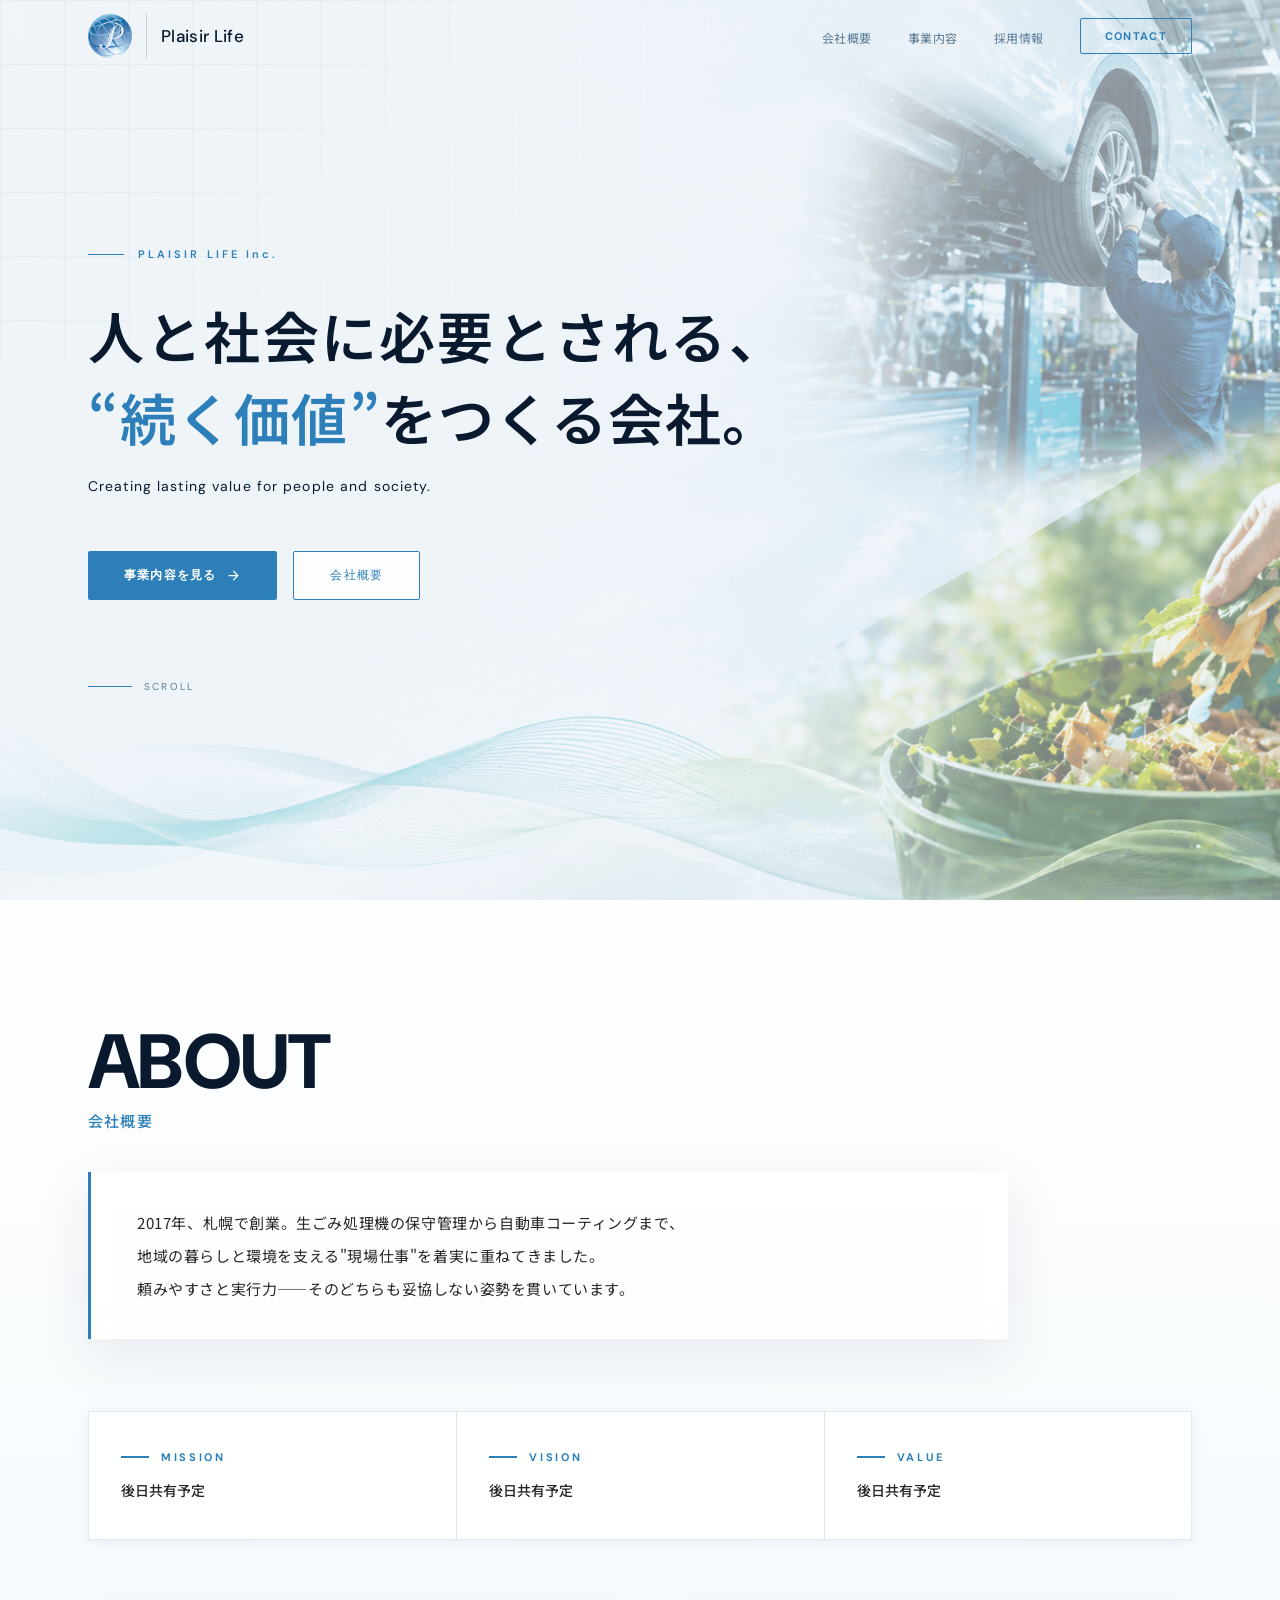
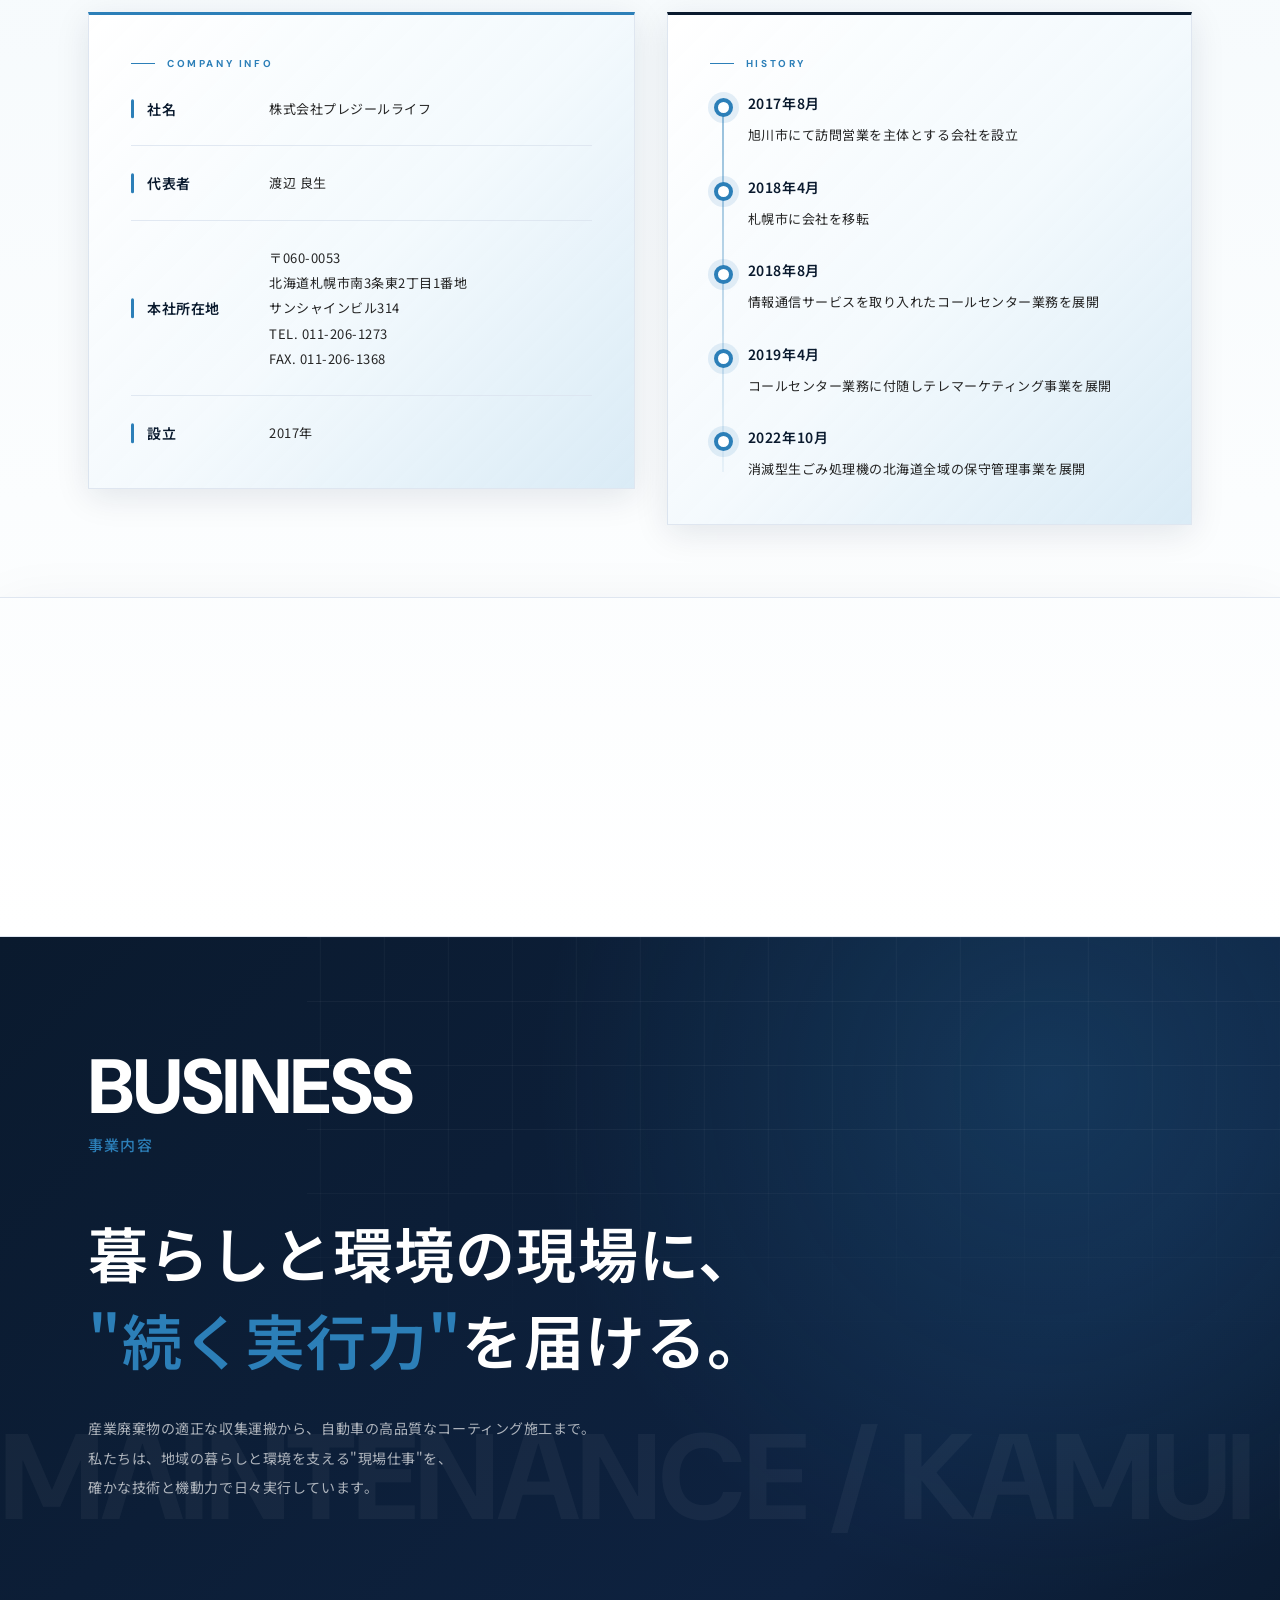
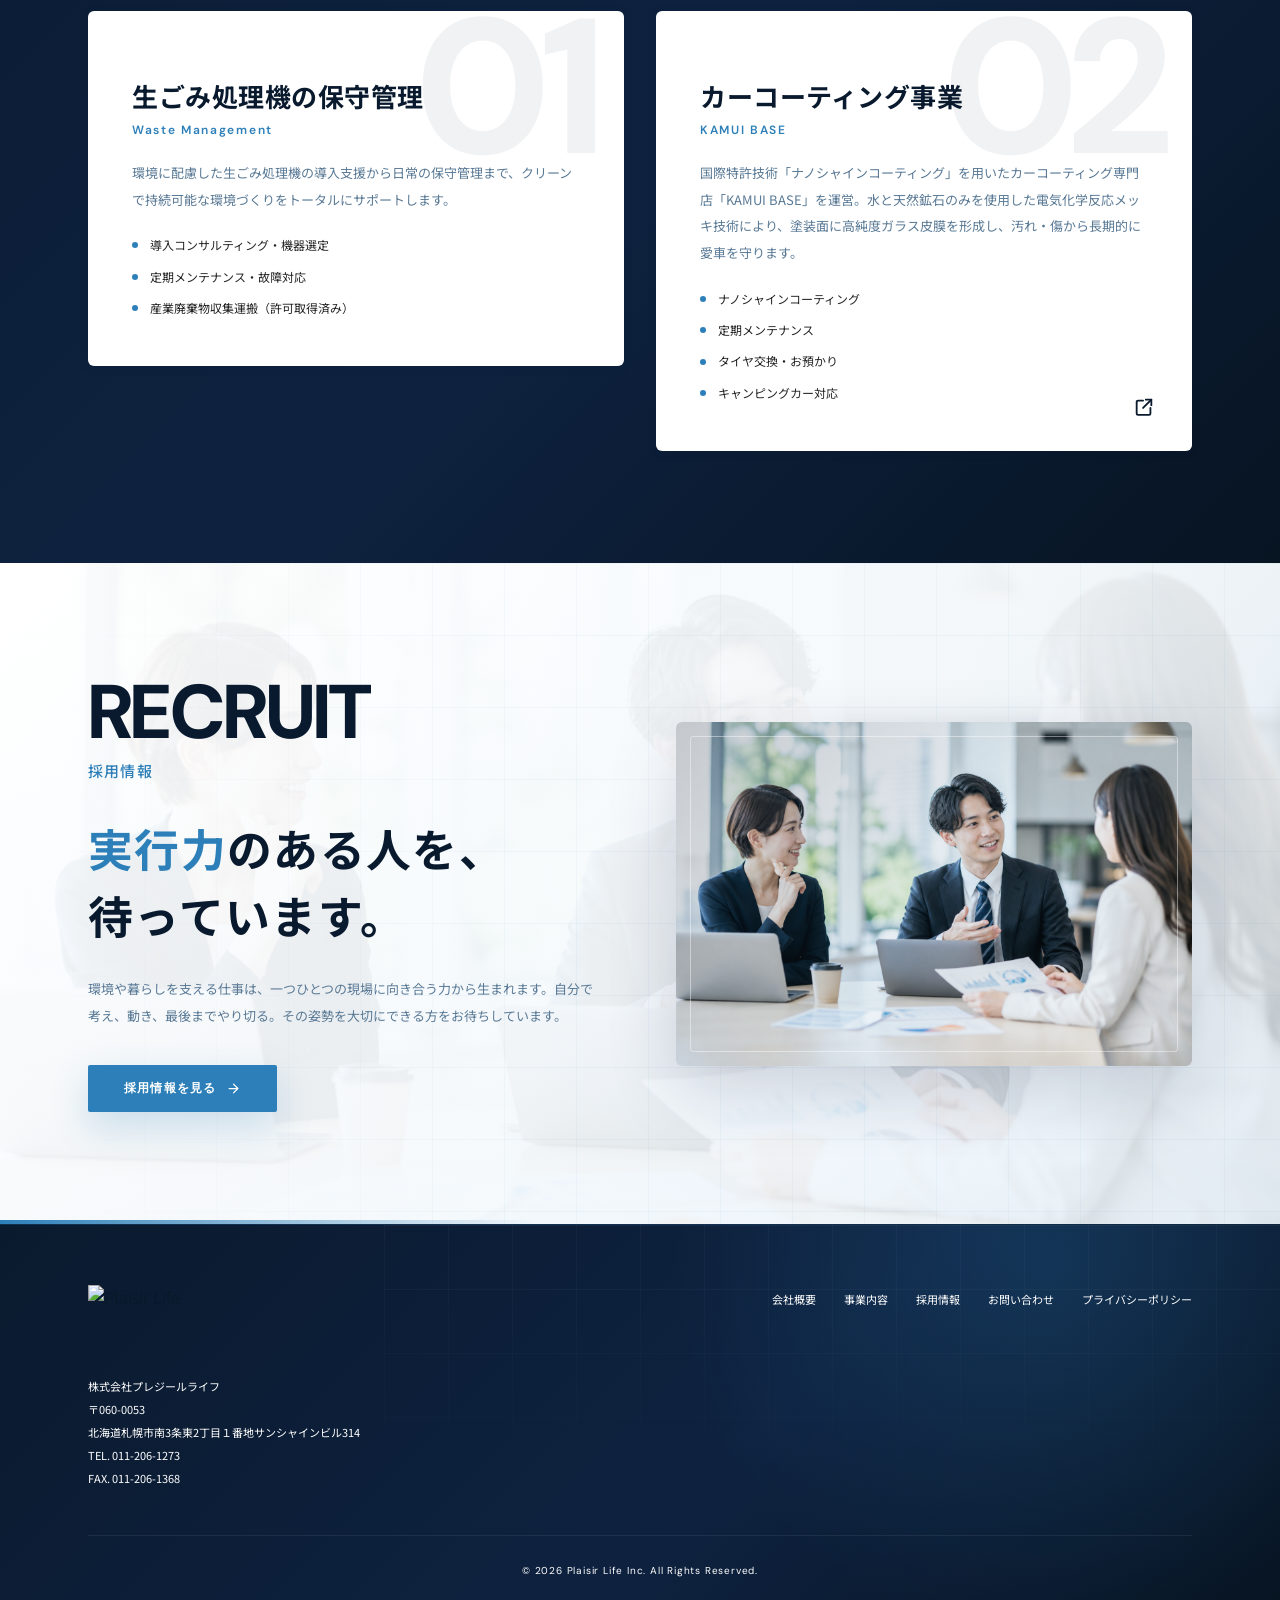
==== commit 75de8e38: "フッターロゴをfooter_logo.pngに変更 Co-Authored-By: Claude Opus 4.6 (1M context) <noreply@anthropic.com>" ====
--- a/index.html
+++ b/index.html
@@ -216,7 +216,7 @@
   <div class="ft-inner">
     <div class="ft-top">
       <div>
-        <div class="ft-logo"><img src="img/plaisir-life_logo.png" alt="Plaisir Life"></div>
+        <div class="ft-logo"><img src="img/footer_logo.png" alt="Plaisir Life"></div>
         <div class="ft-addr">株式会社プレジールライフ<br>〒060-0053<br>北海道札幌市南3条東2丁目１番地サンシャインビル314<br>TEL. 011-206-1273<br>FAX. 011-206-1368</div>
       </div>
       <ul class="ft-links">
--- a/css/index.css
+++ b/css/index.css
@@ -96,10 +96,11 @@
 .btn-ghost{
   font-family:'DM Sans',sans-serif;font-size:12px;font-weight:500;
   letter-spacing:.1em;padding:15px 36px;border-radius:2px;
-  border:1px solid #1a1a1a;color:#1a1a1a;
+  border:1.5px solid var(--green);color:var(--green);
+  background:rgba(255,255,255,.82);
   transition:border-color .3s,color .3s,background .3s;
 }
-.btn-ghost:hover{background:#1a1a1a;color:#fff}
+.btn-ghost:hover{background:var(--green);color:#fff;border-color:var(--green)}
 .hero-scroll{
   display:flex;align-items:center;gap:12px;margin-top:80px;
   font-family:'DM Sans',sans-serif;font-size:10px;letter-spacing:.22em;
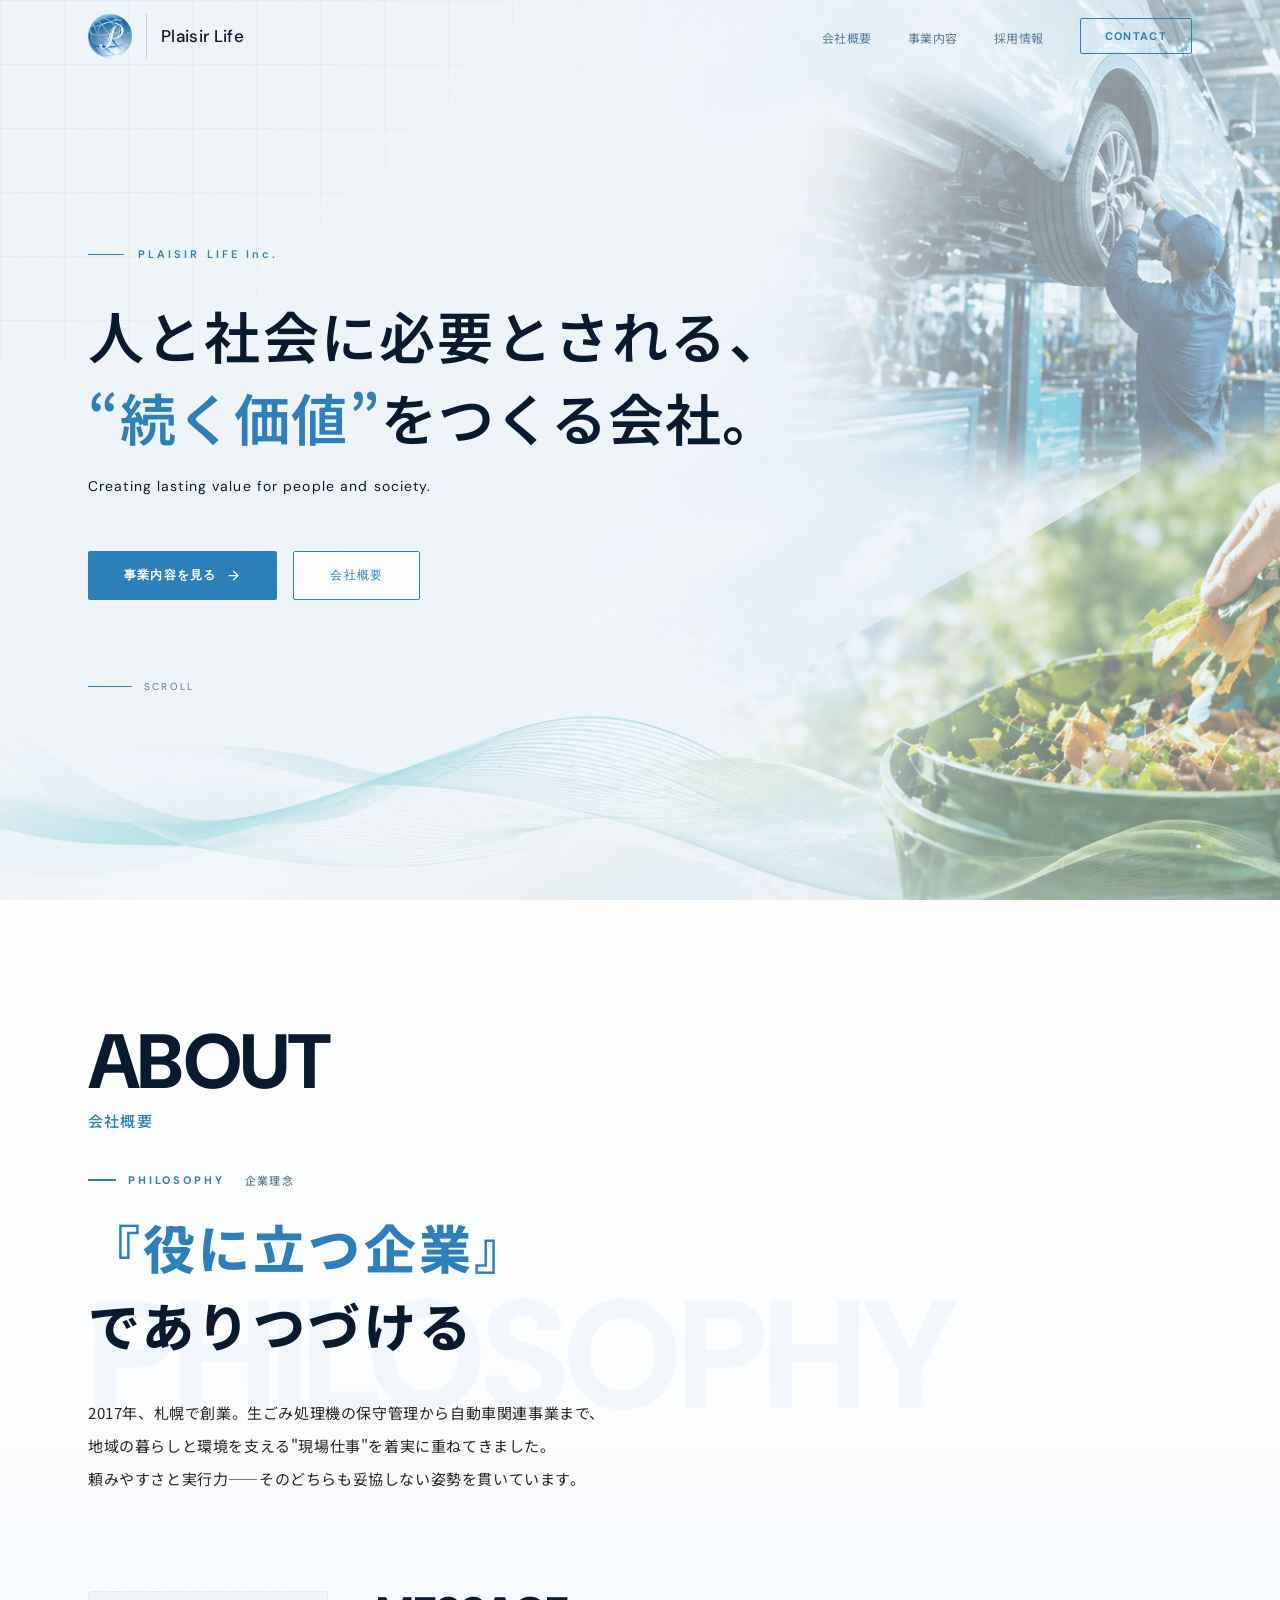
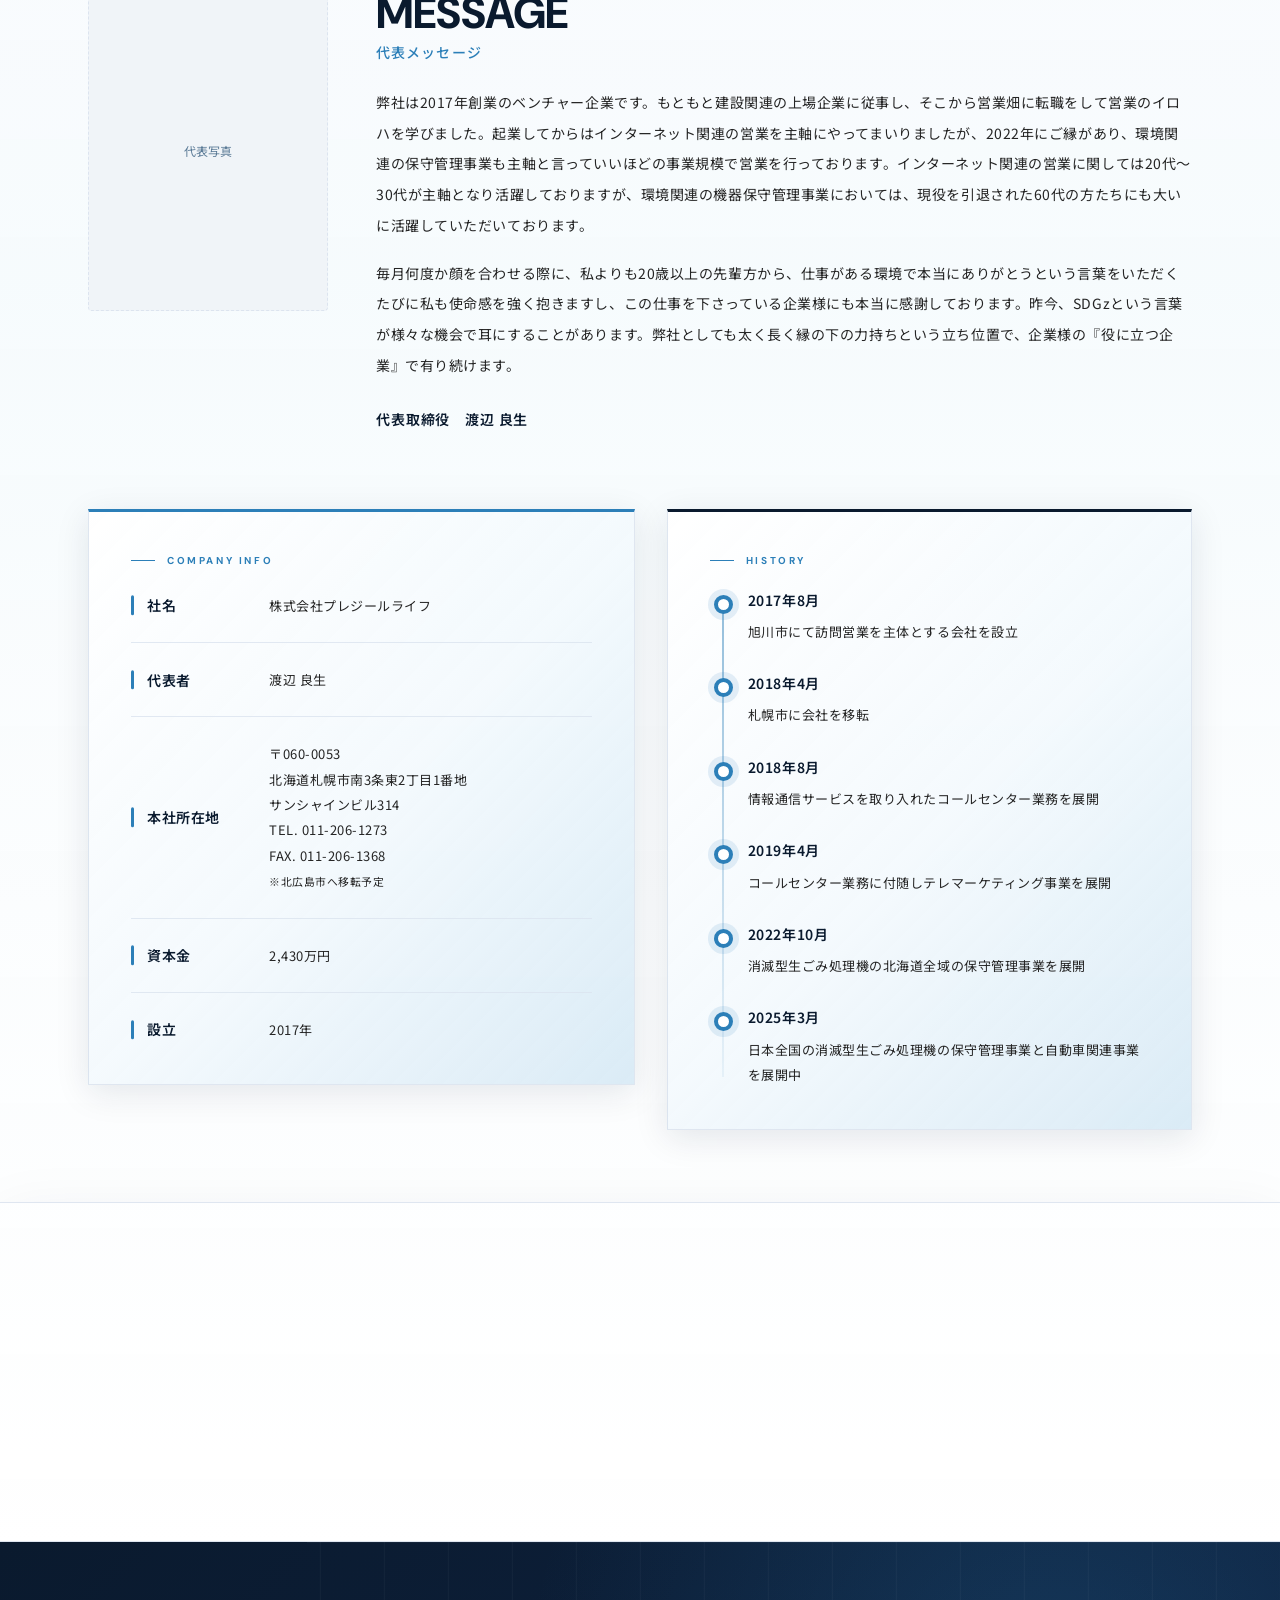
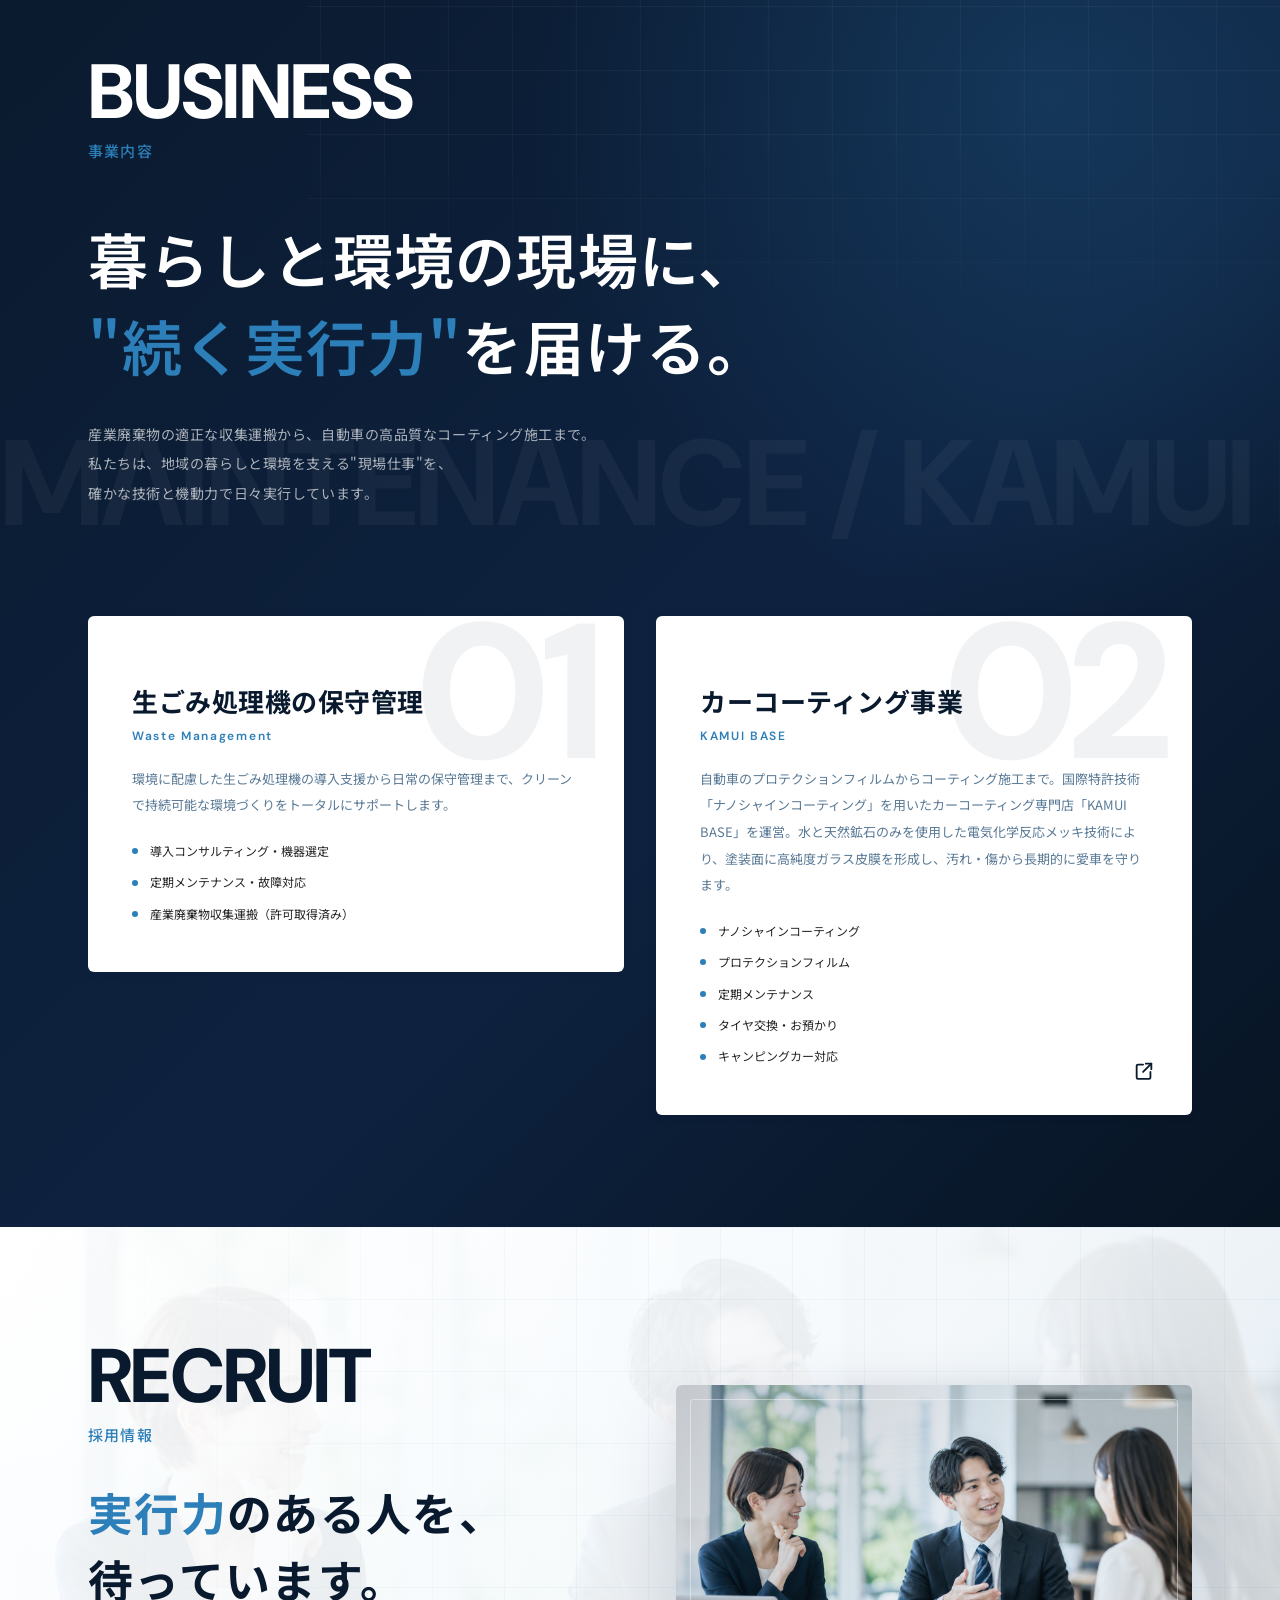
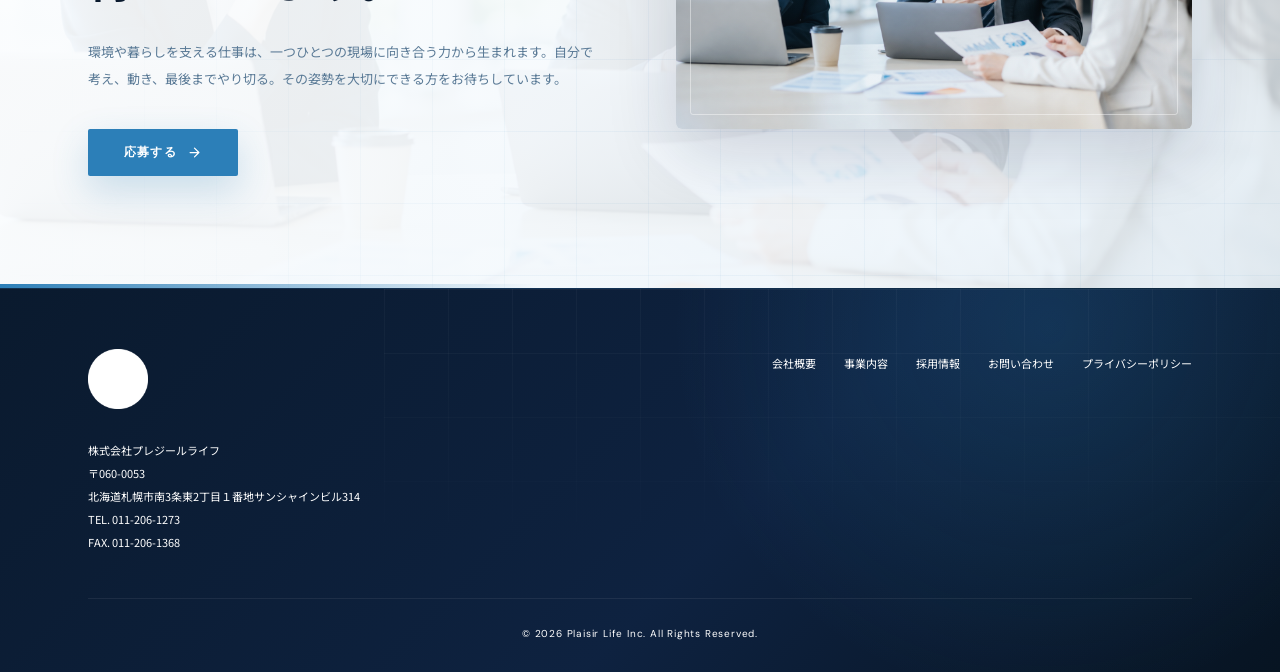
==== commit b40df43c: "ABOUTセクションの変更を復元（企業理念・代表メッセージ・資本金・沿革等） Co-Authored-By: Claude Opus 4.6 (1M context) <noreply@anthrop" ====
--- a/index.html
+++ b/index.html
@@ -59,18 +59,31 @@
     <div class="about-head fi">
       <h2 class="about-h2">ABOUT<small>会社概要</small></h2>
     </div>
-    <div class="about-lead fi d1">
-      <p class="about-lead-sub">
-        2017年、札幌で創業。生ごみ処理機の保守管理から自動車コーティングまで、<br>
+    <div class="about-philosophy-banner fi d1">
+      <p class="phil-eyebrow">PHILOSOPHY<small>企業理念</small></p>
+      <p class="phil-headline"><span class="phil-accent">『役に立つ企業』</span><br>でありつづける</p>
+      <div class="phil-bar"></div>
+      <p class="phil-sub">
+        2017年、札幌で創業。生ごみ処理機の保守管理から自動車関連事業まで、<br>
         地域の暮らしと環境を支える"現場仕事"を着実に重ねてきました。<br>
         頼みやすさと実行力——そのどちらも妥協しない姿勢を貫いています。
       </p>
     </div>
 
-    <div class="about-mvv fi d2">
-      <div class="mvv-item"><p class="mvv-lbl">MISSION</p><p class="mvv-txt">後日共有予定</p></div>
-      <div class="mvv-item"><p class="mvv-lbl">VISION</p><p class="mvv-txt">後日共有予定</p></div>
-      <div class="mvv-item"><p class="mvv-lbl">VALUE</p><p class="mvv-txt">後日共有予定</p></div>
+    <div class="about-message fi d2">
+      <div class="message-inner">
+        <div class="message-photo">
+          <div class="message-photo-placeholder">
+            <p>代表写真</p>
+          </div>
+        </div>
+        <div class="message-body">
+          <p class="message-lbl">MESSAGE<small>代表メッセージ</small></p>
+          <p class="message-txt">弊社は2017年創業のベンチャー企業です。もともと建設関連の上場企業に従事し、そこから営業畑に転職をして営業のイロハを学びました。起業してからはインターネット関連の営業を主軸にやってまいりましたが、2022年にご縁があり、環境関連の保守管理事業も主軸と言っていいほどの事業規模で営業を行っております。インターネット関連の営業に関しては20代〜30代が主軸となり活躍しておりますが、環境関連の機器保守管理事業においては、現役を引退された60代の方たちにも大いに活躍していただいております。</p>
+          <p class="message-txt">毎月何度か顔を合わせる際に、私よりも20歳以上の先輩方から、仕事がある環境で本当にありがとうという言葉をいただくたびに私も使命感を強く抱きますし、この仕事を下さっている企業様にも本当に感謝しております。昨今、SDGzという言葉が様々な機会で耳にすることがあります。弊社としても太く長く縁の下の力持ちという立ち位置で、企業様の『役に立つ企業』で有り続けます。</p>
+          <p class="message-name">代表取締役　渡辺 良生</p>
+        </div>
+      </div>
     </div>
 
     <div class="about-grid">
@@ -88,7 +101,11 @@
           </div>
           <div>
             <dt>本社所在地</dt>
-            <dd>〒060-0053<br>北海道札幌市南3条東2丁目1番地<br>サンシャインビル314<br>TEL. 011-206-1273<br>FAX. 011-206-1368</dd>
+            <dd>〒060-0053<br>北海道札幌市南3条東2丁目1番地<br>サンシャインビル314<br>TEL. 011-206-1273<br>FAX. 011-206-1368<br><small>※北広島市へ移転予定</small></dd>
+          </div>
+          <div>
+            <dt>資本金</dt>
+            <dd>2,430万円</dd>
           </div>
           <div>
             <dt>設立</dt>
@@ -119,6 +136,10 @@
           <div class="hist-item">
             <p class="hist-yr">2022年10月</p>
             <p class="hist-txt">消滅型生ごみ処理機の北海道全域の保守管理事業を展開</p>
+          </div>
+          <div class="hist-item">
+            <p class="hist-yr">2025年3月</p>
+            <p class="hist-txt">日本全国の消滅型生ごみ処理機の保守管理事業と自動車関連事業を展開中</p>
           </div>
         </div>
       </div>
@@ -169,9 +190,10 @@
           <span class="biz-card-num">02</span>
           <h3 class="biz-card-title">カーコーティング事業</h3>
           <p class="biz-card-sub">KAMUI BASE</p>
-          <p class="biz-card-desc">国際特許技術「ナノシャインコーティング」を用いたカーコーティング専門店「KAMUI BASE」を運営。水と天然鉱石のみを使用した電気化学反応メッキ技術により、塗装面に高純度ガラス皮膜を形成し、汚れ・傷から長期的に愛車を守ります。</p>
+          <p class="biz-card-desc">自動車のプロテクションフィルムからコーティング施工まで。国際特許技術「ナノシャインコーティング」を用いたカーコーティング専門店「KAMUI BASE」を運営。水と天然鉱石のみを使用した電気化学反応メッキ技術により、塗装面に高純度ガラス皮膜を形成し、汚れ・傷から長期的に愛車を守ります。</p>
           <div class="biz-card-pts">
             <div class="biz-card-pt"><span>ナノシャインコーティング</span></div>
+            <div class="biz-card-pt"><span>プロテクションフィルム</span></div>
             <div class="biz-card-pt"><span>定期メンテナンス</span></div>
             <div class="biz-card-pt"><span>タイヤ交換・お預かり</span></div>
             <div class="biz-card-pt"><span>キャンピングカー対応</span></div>
@@ -200,7 +222,7 @@
         <h3 class="rec-copy"><span>実行力</span>のある人を、<br>待っています。</h3>
         <p class="rec-lead">環境や暮らしを支える仕事は、一つひとつの現場に向き合う力から生まれます。自分で考え、動き、最後までやり切る。その姿勢を大切にできる方をお待ちしています。</p>
         <a href="contact.html" class="btn-fill">
-          <span>採用情報を見る</span>
+          <span>応募する</span>
           <svg class="arr" width="15" height="15" viewBox="0 0 24 24" fill="none" stroke="currentColor" stroke-width="2" stroke-linecap="round" stroke-linejoin="round"><path d="M5 12h14M12 5l7 7-7 7"/></svg>
         </a>
       </div>
--- a/css/common.css
+++ b/css/common.css
@@ -206,7 +206,7 @@
 @media(max-width:768px){.ft-inner{padding:0 20px}}
 .ft-top{display:flex;justify-content:space-between;align-items:flex-start;flex-wrap:wrap;gap:36px;padding-bottom:44px;border-bottom:1px solid rgba(255,255,255,.07);margin-bottom:28px}
 .ft-logo{display:inline-flex;align-items:center;height:60px;margin-bottom:30px}
-.ft-logo img{height:100%;width:auto;display:block;object-fit:contain}
+.ft-logo img{height:100%;width:auto;display:block;object-fit:contain;filter:brightness(0) invert(1)}
 .ft-logo .logo-txt{
   display:inline-flex;align-items:center;align-self:stretch;
   margin-left:14px;padding-left:14px;
--- a/css/index.css
+++ b/css/index.css
@@ -170,26 +170,8 @@
   display:inline-block;
 }
 .about-h2 small{display:block;font-family:'Noto Sans JP',sans-serif;font-size:clamp(12px,1.4vw,15px);font-weight:500;letter-spacing:.08em;color:var(--green);margin-top:12px}
-.about-lead{
-  margin-bottom:72px;
-  max-width:920px;
-  position:relative;
-  padding:34px 42px 34px 46px;
-  background:rgba(255,255,255,.72);
-  border-left:3px solid var(--green);
-  box-shadow:0 18px 60px rgba(10,25,60,.08);
-  backdrop-filter:blur(12px);
-  -webkit-backdrop-filter:blur(12px);
-}
-.about-lead-sub{
-  font-family:'Noto Sans JP',sans-serif;font-size:15px;font-weight:400;
-  color:var(--text);line-height:2.2;letter-spacing:.04em;
-  position:relative;
-  z-index:1;
-}
 @media(max-width:768px){
   #about{padding:88px 0 0}
-  .about-lead{padding:28px 24px;margin-bottom:48px}
 }
 .about-mvv{
   display:grid;grid-template-columns:repeat(3,1fr);
@@ -209,6 +191,126 @@
 @media(max-width:768px){
   .about-mvv{grid-template-columns:1fr}
   .about-mvv .mvv-item:not(:first-child){border-left:none;border-top:1px solid var(--border)}
+}
+/* -- Philosophy banner -- */
+.about-philosophy-banner{
+  padding:0 0 48px;
+  margin-bottom:48px;
+  position:relative;
+}
+.about-philosophy-banner::before{
+  content:'PHILOSOPHY';
+  position:absolute;
+  top:50%;left:0;
+  transform:translateY(-50%);
+  font-family:'DM Sans',sans-serif;font-weight:800;
+  font-size:clamp(64px,12vw,160px);
+  color:rgba(44,127,184,.045);
+  letter-spacing:-.03em;line-height:1;
+  white-space:nowrap;pointer-events:none;
+}
+.phil-eyebrow{
+  font-family:'DM Sans',sans-serif;font-weight:700;
+  font-size:11px;letter-spacing:.26em;
+  color:var(--green);
+  margin-bottom:20px;
+  display:flex;align-items:center;gap:12px;
+  position:relative;
+}
+.phil-eyebrow::before{content:'';display:block;width:28px;height:2px;background:var(--green);flex-shrink:0}
+.phil-eyebrow small{
+  font-family:'Noto Sans JP',sans-serif;
+  font-size:11px;font-weight:500;
+  letter-spacing:.12em;
+  color:var(--muted);
+  margin-left:8px;
+}
+.phil-headline{
+  font-family:'Noto Sans JP',sans-serif;
+  font-size:clamp(28px,5vw,52px);
+  font-weight:800;
+  color:var(--navy);
+  letter-spacing:.06em;
+  line-height:1.5;
+  position:relative;
+}
+.phil-accent{
+  color:var(--green);
+  position:relative;
+}
+.phil-accent::after{display:none}
+.phil-bar{display:none}
+.phil-sub{
+  font-family:'Noto Sans JP',sans-serif;font-size:15px;font-weight:400;
+  color:var(--text);line-height:2.2;letter-spacing:.04em;
+  margin-top:32px;
+  position:relative;
+}
+@media(max-width:768px){
+  .about-philosophy-banner{padding:0 0 36px;margin-bottom:36px}
+}
+/* -- Message (editorial layout) -- */
+.about-message{
+  margin-bottom:80px;
+  padding:0;
+  background:none;
+  border:none;
+  box-shadow:none;
+}
+.message-inner{
+  display:grid;
+  grid-template-columns:240px 1fr;
+  gap:48px;
+  align-items:start;
+}
+.message-photo{position:sticky;top:120px}
+.message-photo-placeholder{
+  width:100%;
+  aspect-ratio:3/4;
+  background:var(--gray,#f4f6f8);
+  border:1.5px dashed var(--border,#dce4ef);
+  display:flex;align-items:center;justify-content:center;
+  border-radius:4px;
+}
+.message-photo-placeholder p{
+  font-family:'Noto Sans JP',sans-serif;
+  font-size:12px;
+  color:var(--muted,#6b7a8d);
+  text-align:center;
+}
+.message-lbl{
+  font-family:'DM Sans',sans-serif;font-weight:800;
+  font-size:clamp(28px,4vw,44px);
+  color:var(--navy);letter-spacing:-.01em;line-height:1;
+  margin-bottom:28px;
+}
+.message-lbl small{
+  display:block;
+  font-family:'Noto Sans JP',sans-serif;
+  font-size:clamp(11px,1.2vw,14px);
+  font-weight:500;letter-spacing:.08em;
+  color:var(--green);margin-top:10px;
+}
+.message-txt{
+  font-family:'Noto Sans JP',sans-serif;
+  font-size:14px;
+  color:var(--text);
+  line-height:2.2;
+  letter-spacing:.04em;
+  font-weight:400;
+}
+.message-txt + .message-txt{margin-top:1.2em}
+.message-name{
+  font-family:'Noto Sans JP',sans-serif;
+  font-size:14px;font-weight:600;
+  color:var(--navy);
+  margin-top:28px;
+  letter-spacing:.06em;
+}
+@media(max-width:768px){
+  .message-inner{grid-template-columns:1fr;gap:28px}
+  .message-photo{position:static;max-width:200px}
+  .about-message{margin-bottom:56px}
 }
 .about-grid{display:grid;grid-template-columns:minmax(0,1.02fr) minmax(0,.98fr);gap:32px;align-items:start}
 @media(max-width:900px){.about-grid{grid-template-columns:1fr;gap:56px}}
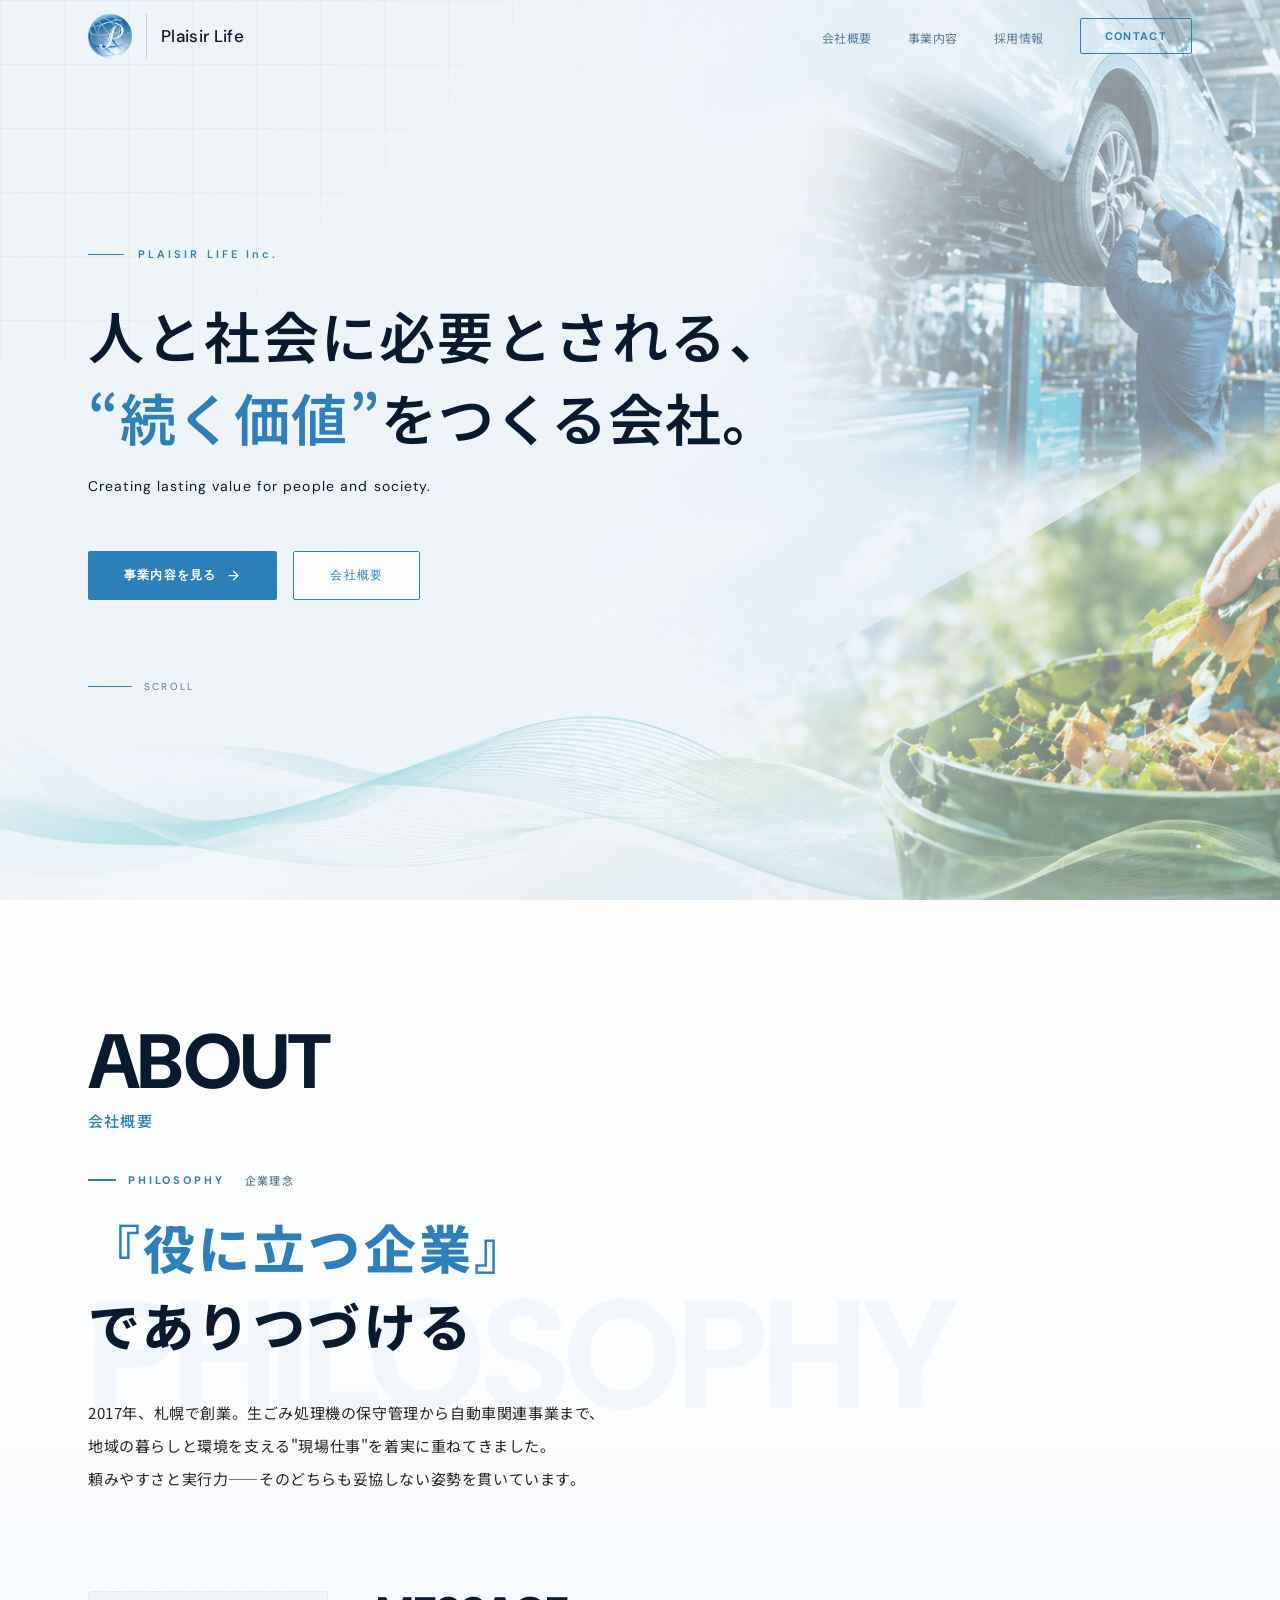
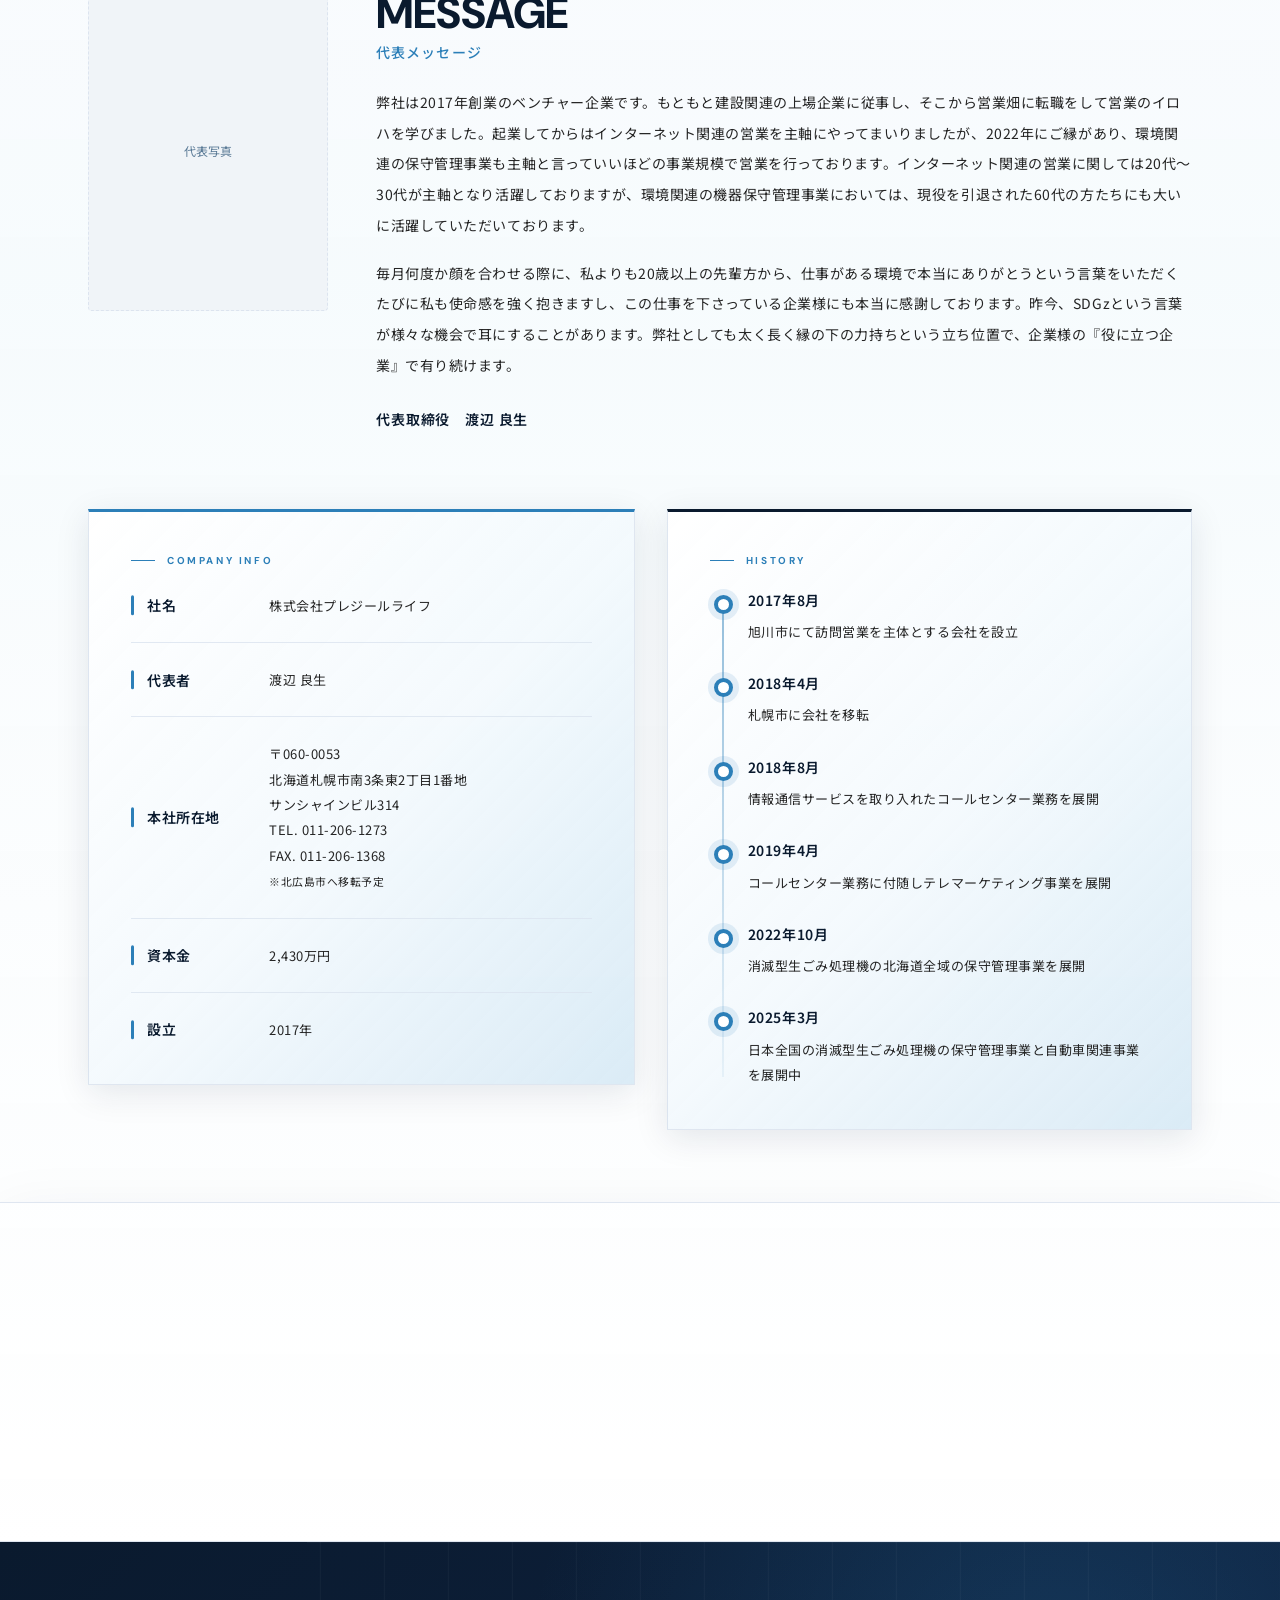
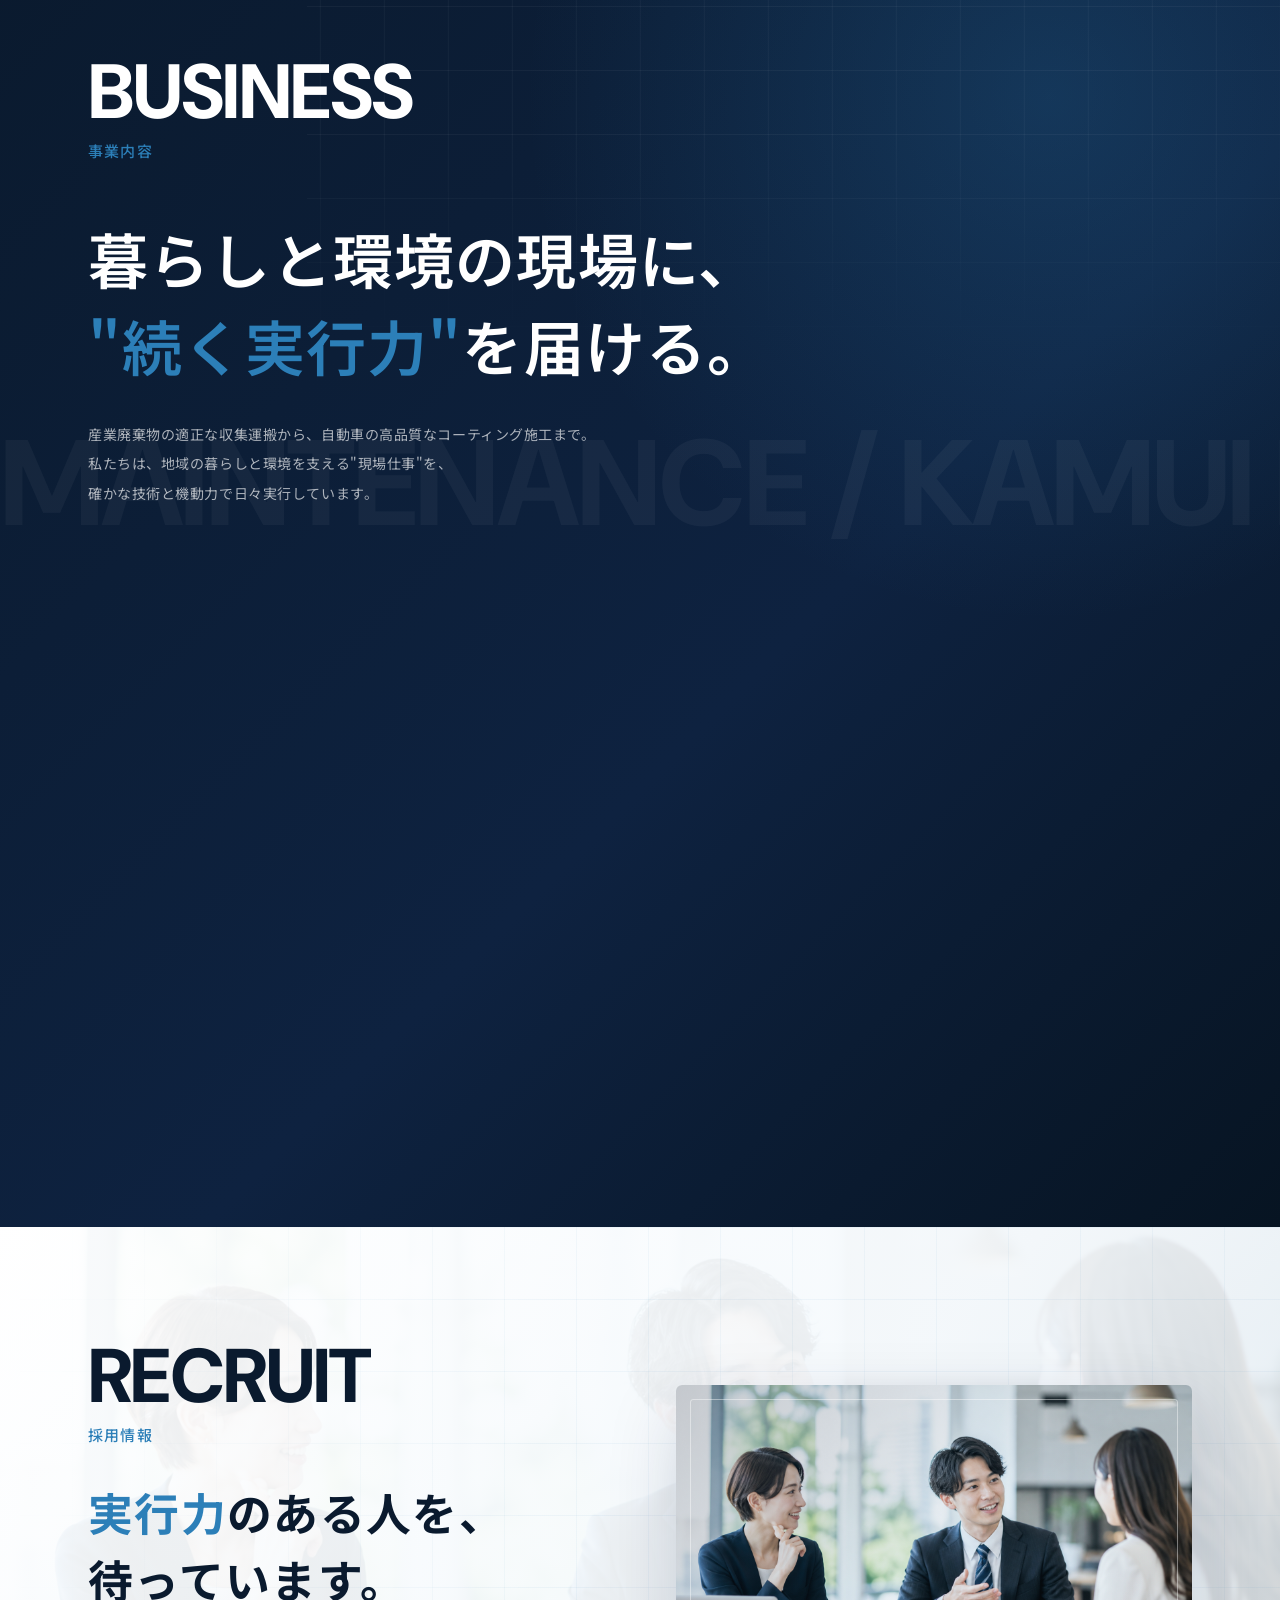
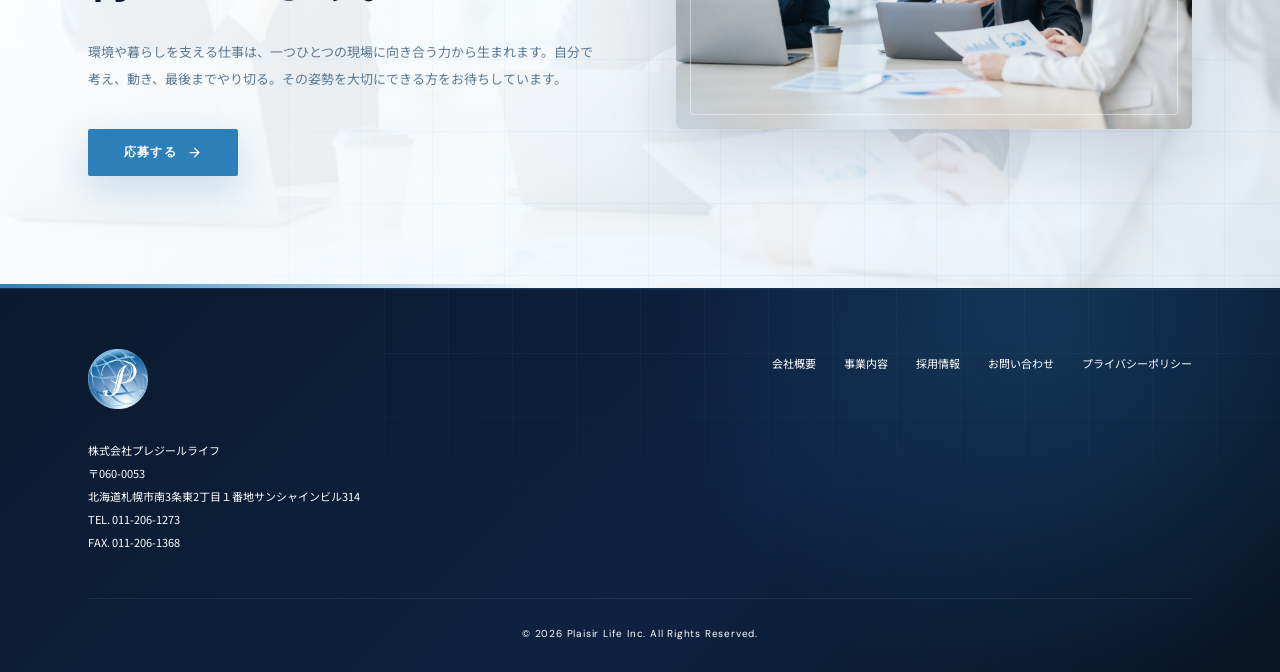
==== commit c3358198: "カーコーティング事業→自動車関連事業に名称変更 Co-Authored-By: Claude Opus 4.6 (1M context) <noreply@anthropic.com>" ====
--- a/index.html
+++ b/index.html
@@ -188,7 +188,7 @@
       <a class="biz-card biz-card--link fi d3" href="https://kamui-base.com/" target="_blank" rel="noopener noreferrer">
         <div class="biz-card-body">
           <span class="biz-card-num">02</span>
-          <h3 class="biz-card-title">カーコーティング事業</h3>
+          <h3 class="biz-card-title">自動車関連事業</h3>
           <p class="biz-card-sub">KAMUI BASE</p>
           <p class="biz-card-desc">自動車のプロテクションフィルムからコーティング施工まで。国際特許技術「ナノシャインコーティング」を用いたカーコーティング専門店「KAMUI BASE」を運営。水と天然鉱石のみを使用した電気化学反応メッキ技術により、塗装面に高純度ガラス皮膜を形成し、汚れ・傷から長期的に愛車を守ります。</p>
           <div class="biz-card-pts">
--- a/css/common.css
+++ b/css/common.css
@@ -206,7 +206,7 @@
 @media(max-width:768px){.ft-inner{padding:0 20px}}
 .ft-top{display:flex;justify-content:space-between;align-items:flex-start;flex-wrap:wrap;gap:36px;padding-bottom:44px;border-bottom:1px solid rgba(255,255,255,.07);margin-bottom:28px}
 .ft-logo{display:inline-flex;align-items:center;height:60px;margin-bottom:30px}
-.ft-logo img{height:100%;width:auto;display:block;object-fit:contain;filter:brightness(0) invert(1)}
+.ft-logo img{height:100%;width:auto;display:block;object-fit:contain}
 .ft-logo .logo-txt{
   display:inline-flex;align-items:center;align-self:stretch;
   margin-left:14px;padding-left:14px;
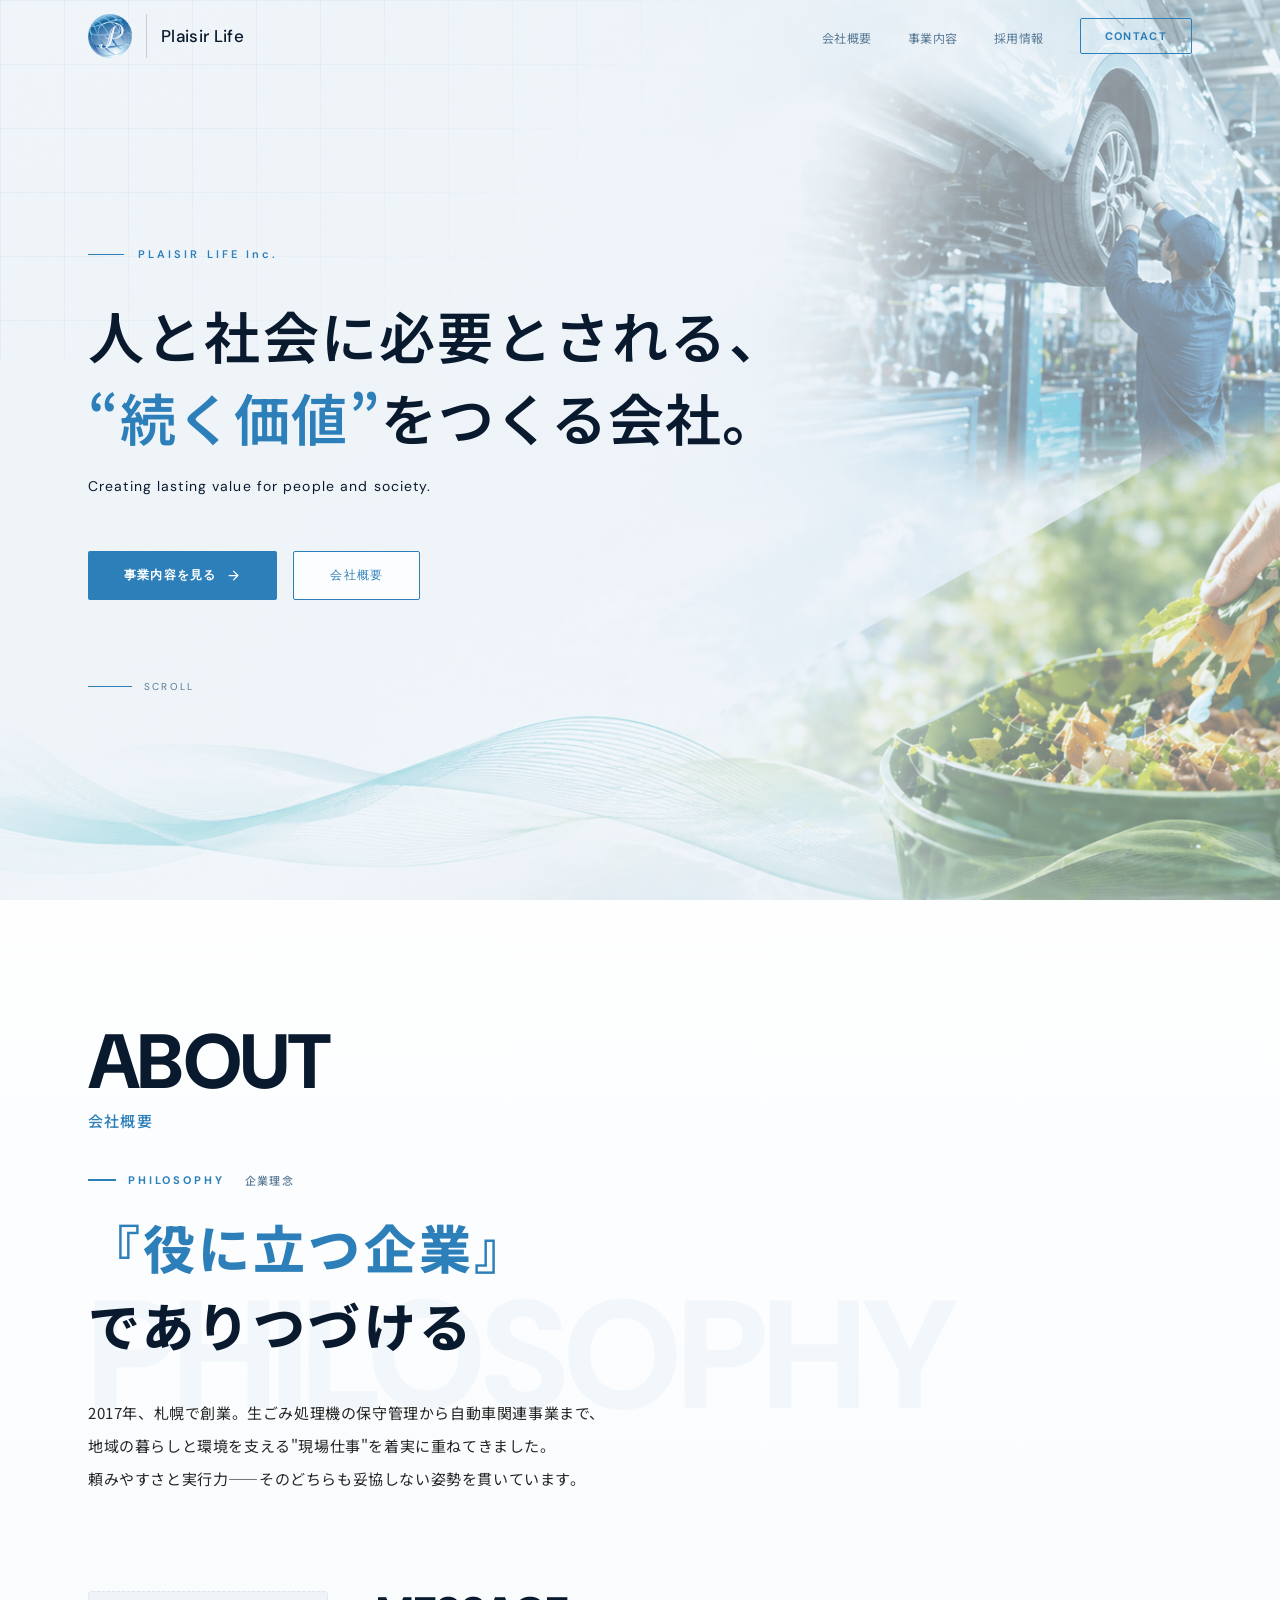
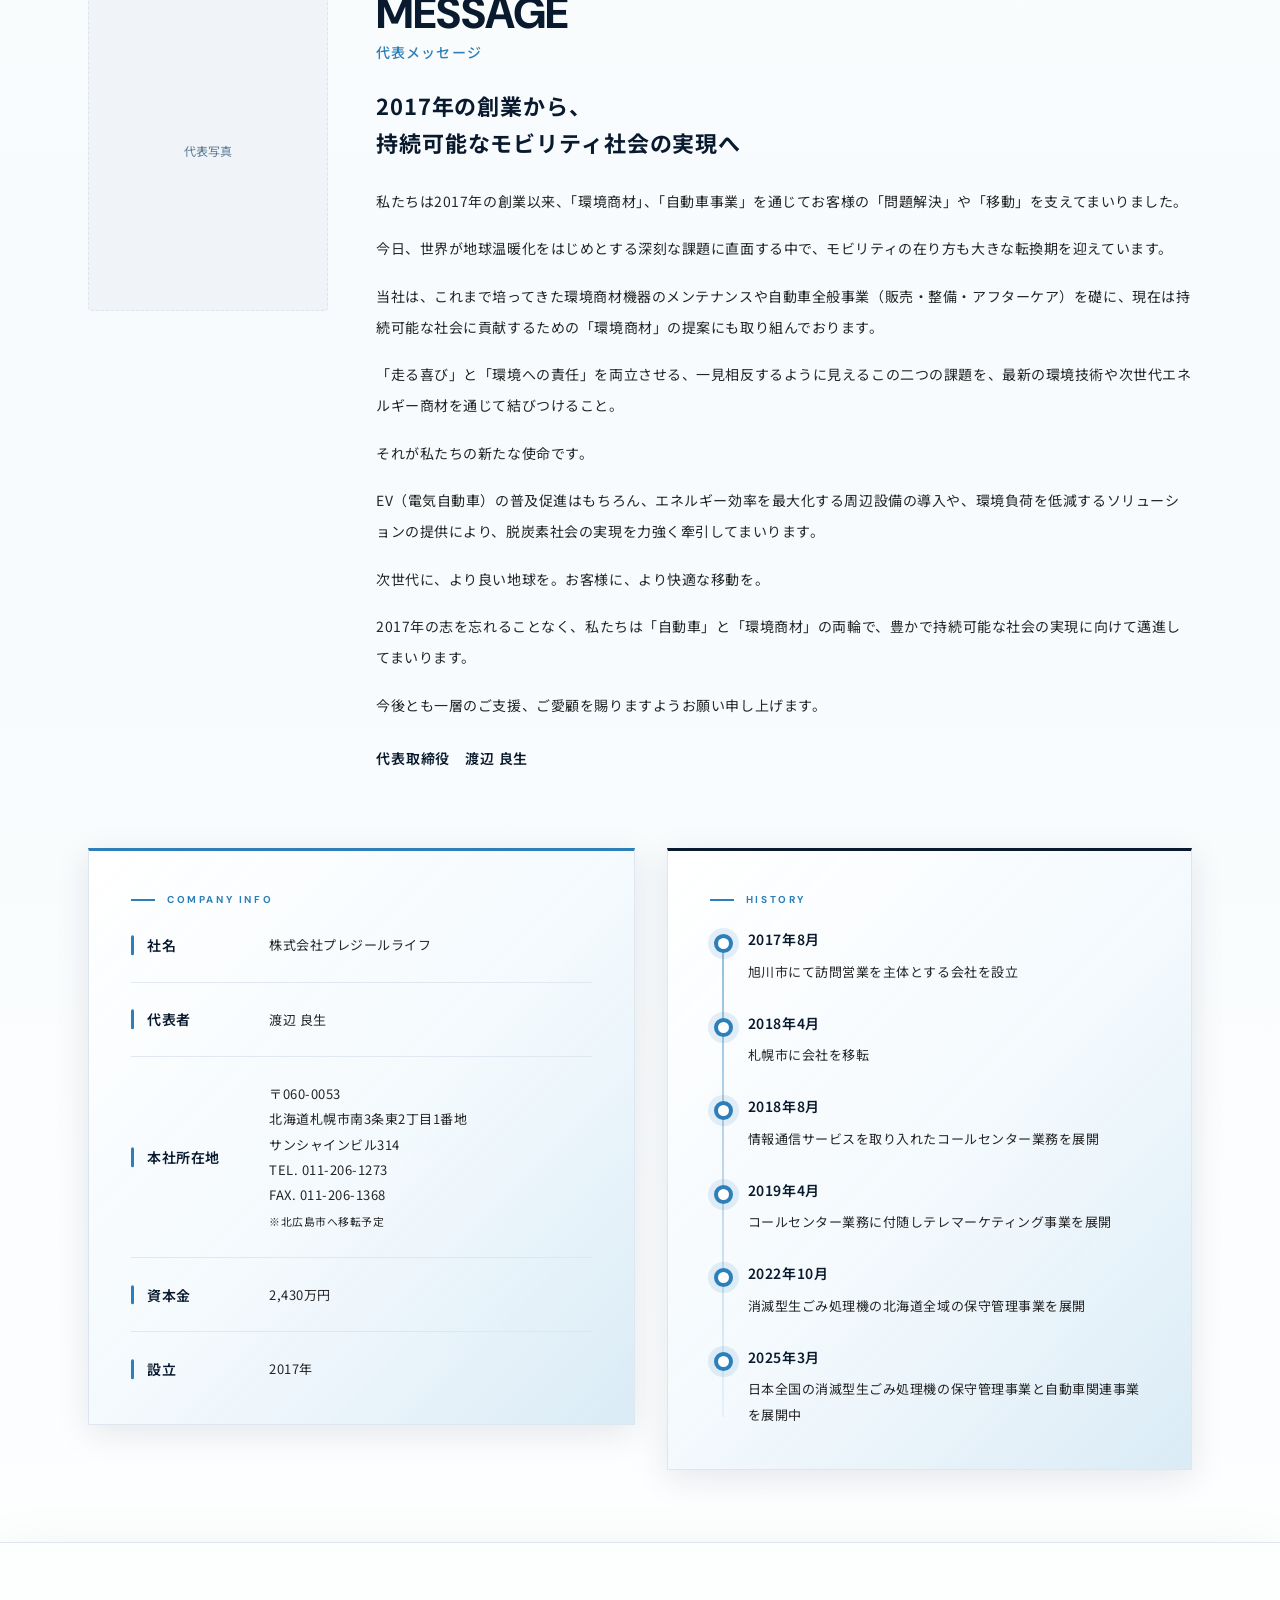
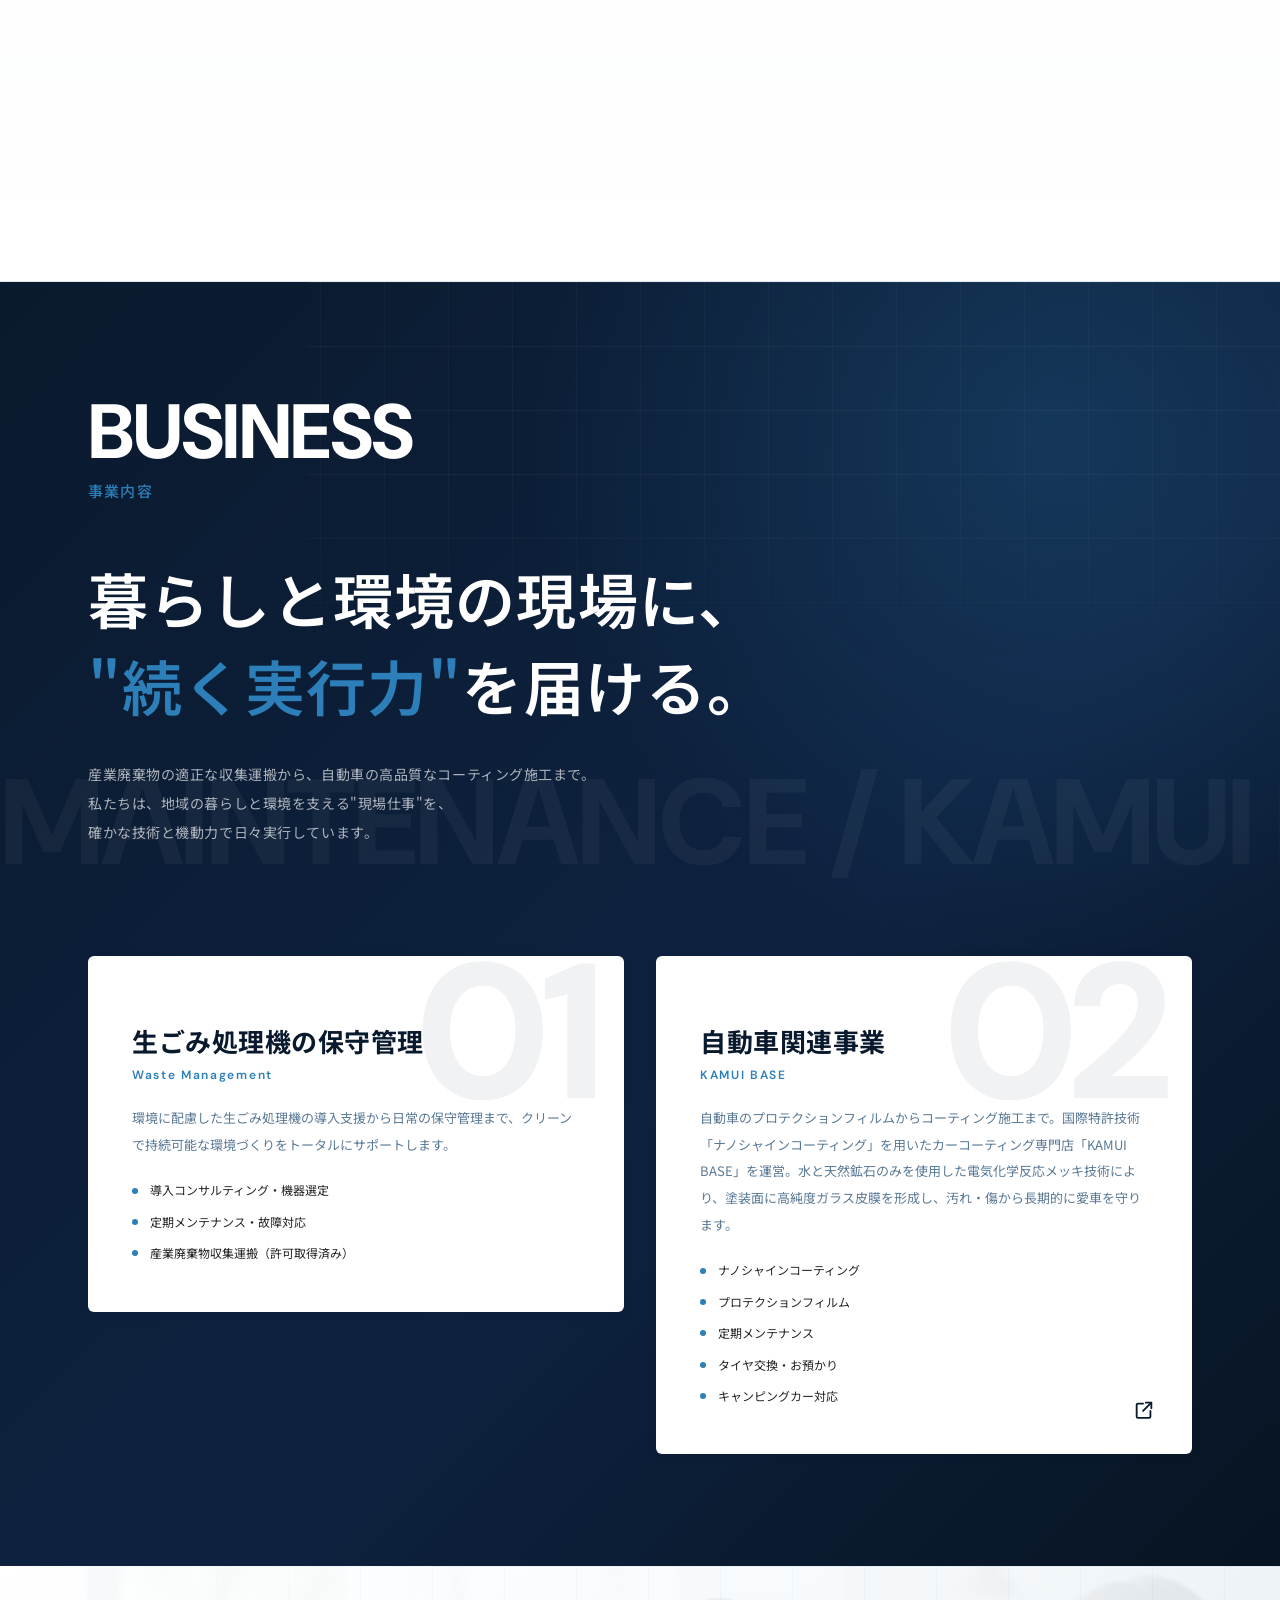
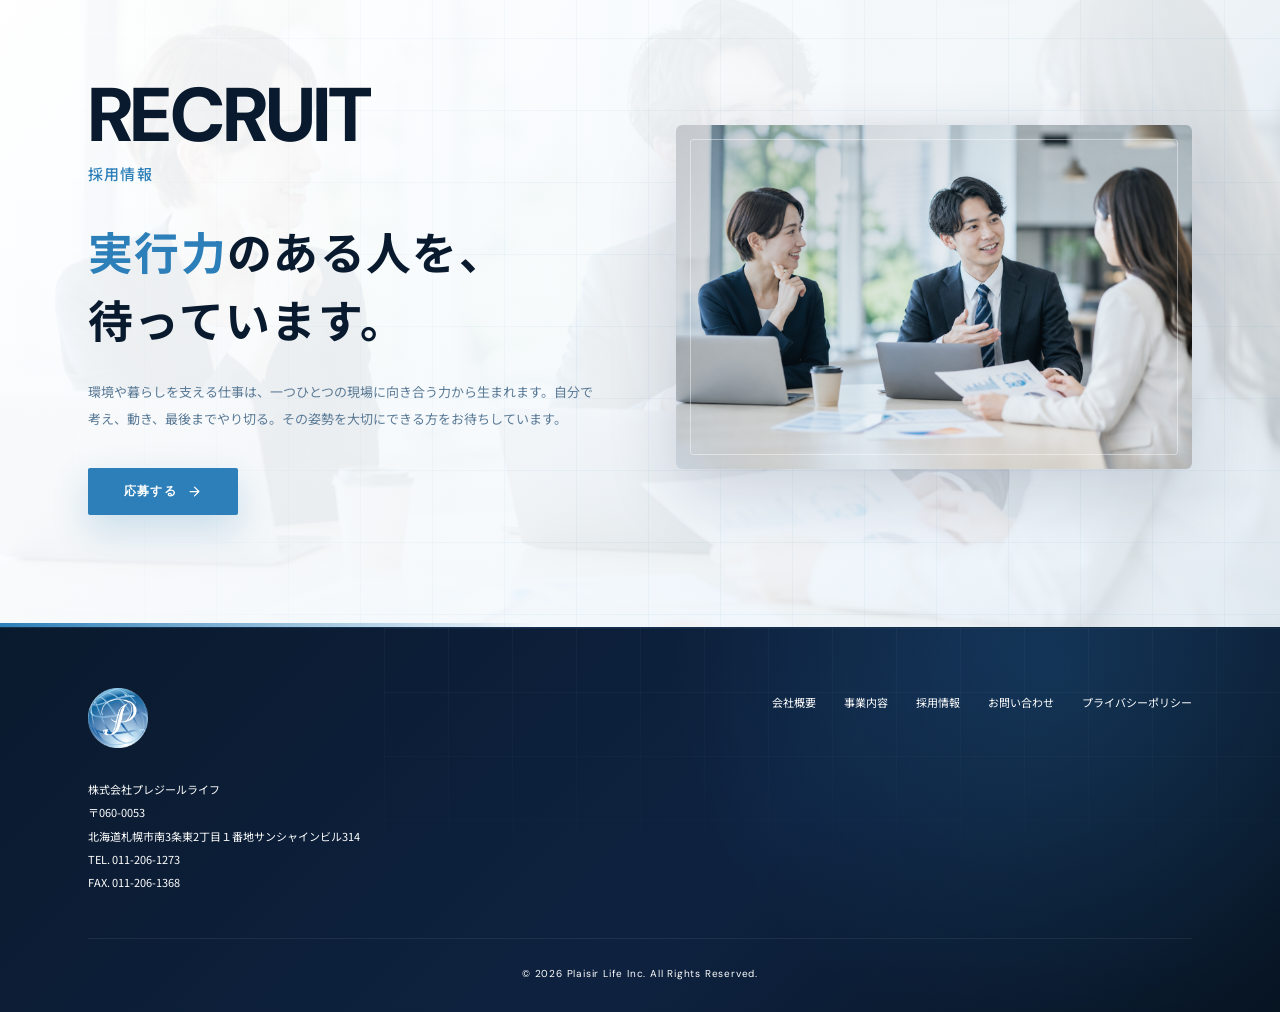
==== commit 95472b21: "代表メッセージを刷新（持続可能なモビリティ社会の実現へ） Co-Authored-By: Claude Fable 5 <noreply@anthropic.com>" ====
--- a/index.html
+++ b/index.html
@@ -79,8 +79,16 @@
         </div>
         <div class="message-body">
           <p class="message-lbl">MESSAGE<small>代表メッセージ</small></p>
-          <p class="message-txt">弊社は2017年創業のベンチャー企業です。もともと建設関連の上場企業に従事し、そこから営業畑に転職をして営業のイロハを学びました。起業してからはインターネット関連の営業を主軸にやってまいりましたが、2022年にご縁があり、環境関連の保守管理事業も主軸と言っていいほどの事業規模で営業を行っております。インターネット関連の営業に関しては20代〜30代が主軸となり活躍しておりますが、環境関連の機器保守管理事業においては、現役を引退された60代の方たちにも大いに活躍していただいております。</p>
-          <p class="message-txt">毎月何度か顔を合わせる際に、私よりも20歳以上の先輩方から、仕事がある環境で本当にありがとうという言葉をいただくたびに私も使命感を強く抱きますし、この仕事を下さっている企業様にも本当に感謝しております。昨今、SDGzという言葉が様々な機会で耳にすることがあります。弊社としても太く長く縁の下の力持ちという立ち位置で、企業様の『役に立つ企業』で有り続けます。</p>
+          <h3 class="message-h">2017年の創業から、<br>持続可能なモビリティ社会の実現へ</h3>
+          <p class="message-txt">私たちは2017年の創業以来、「環境商材」、「自動車事業」を通じてお客様の「問題解決」や「移動」を支えてまいりました。</p>
+          <p class="message-txt">今日、世界が地球温暖化をはじめとする深刻な課題に直面する中で、モビリティの在り方も大きな転換期を迎えています。</p>
+          <p class="message-txt">当社は、これまで培ってきた環境商材機器のメンテナンスや自動車全般事業（販売・整備・アフターケア）を礎に、現在は持続可能な社会に貢献するための「環境商材」の提案にも取り組んでおります。</p>
+          <p class="message-txt">「走る喜び」と「環境への責任」を両立させる、一見相反するように見えるこの二つの課題を、最新の環境技術や次世代エネルギー商材を通じて結びつけること。</p>
+          <p class="message-txt">それが私たちの新たな使命です。</p>
+          <p class="message-txt">EV（電気自動車）の普及促進はもちろん、エネルギー効率を最大化する周辺設備の導入や、環境負荷を低減するソリューションの提供により、脱炭素社会の実現を力強く牽引してまいります。</p>
+          <p class="message-txt">次世代に、より良い地球を。お客様に、より快適な移動を。</p>
+          <p class="message-txt">2017年の志を忘れることなく、私たちは「自動車」と「環境商材」の両輪で、豊かで持続可能な社会の実現に向けて邁進してまいります。</p>
+          <p class="message-txt">今後とも一層のご支援、ご愛顧を賜りますようお願い申し上げます。</p>
           <p class="message-name">代表取締役　渡辺 良生</p>
         </div>
       </div>
--- a/css/index.css
+++ b/css/index.css
@@ -291,6 +291,15 @@
   font-weight:500;letter-spacing:.08em;
   color:var(--green);margin-top:10px;
 }
+.message-h{
+  font-family:'Noto Sans JP',sans-serif;
+  font-size:clamp(17px,2vw,22px);
+  font-weight:700;
+  color:var(--navy);
+  line-height:1.7;
+  letter-spacing:.04em;
+  margin-bottom:24px;
+}
 .message-txt{
   font-family:'Noto Sans JP',sans-serif;
   font-size:14px;
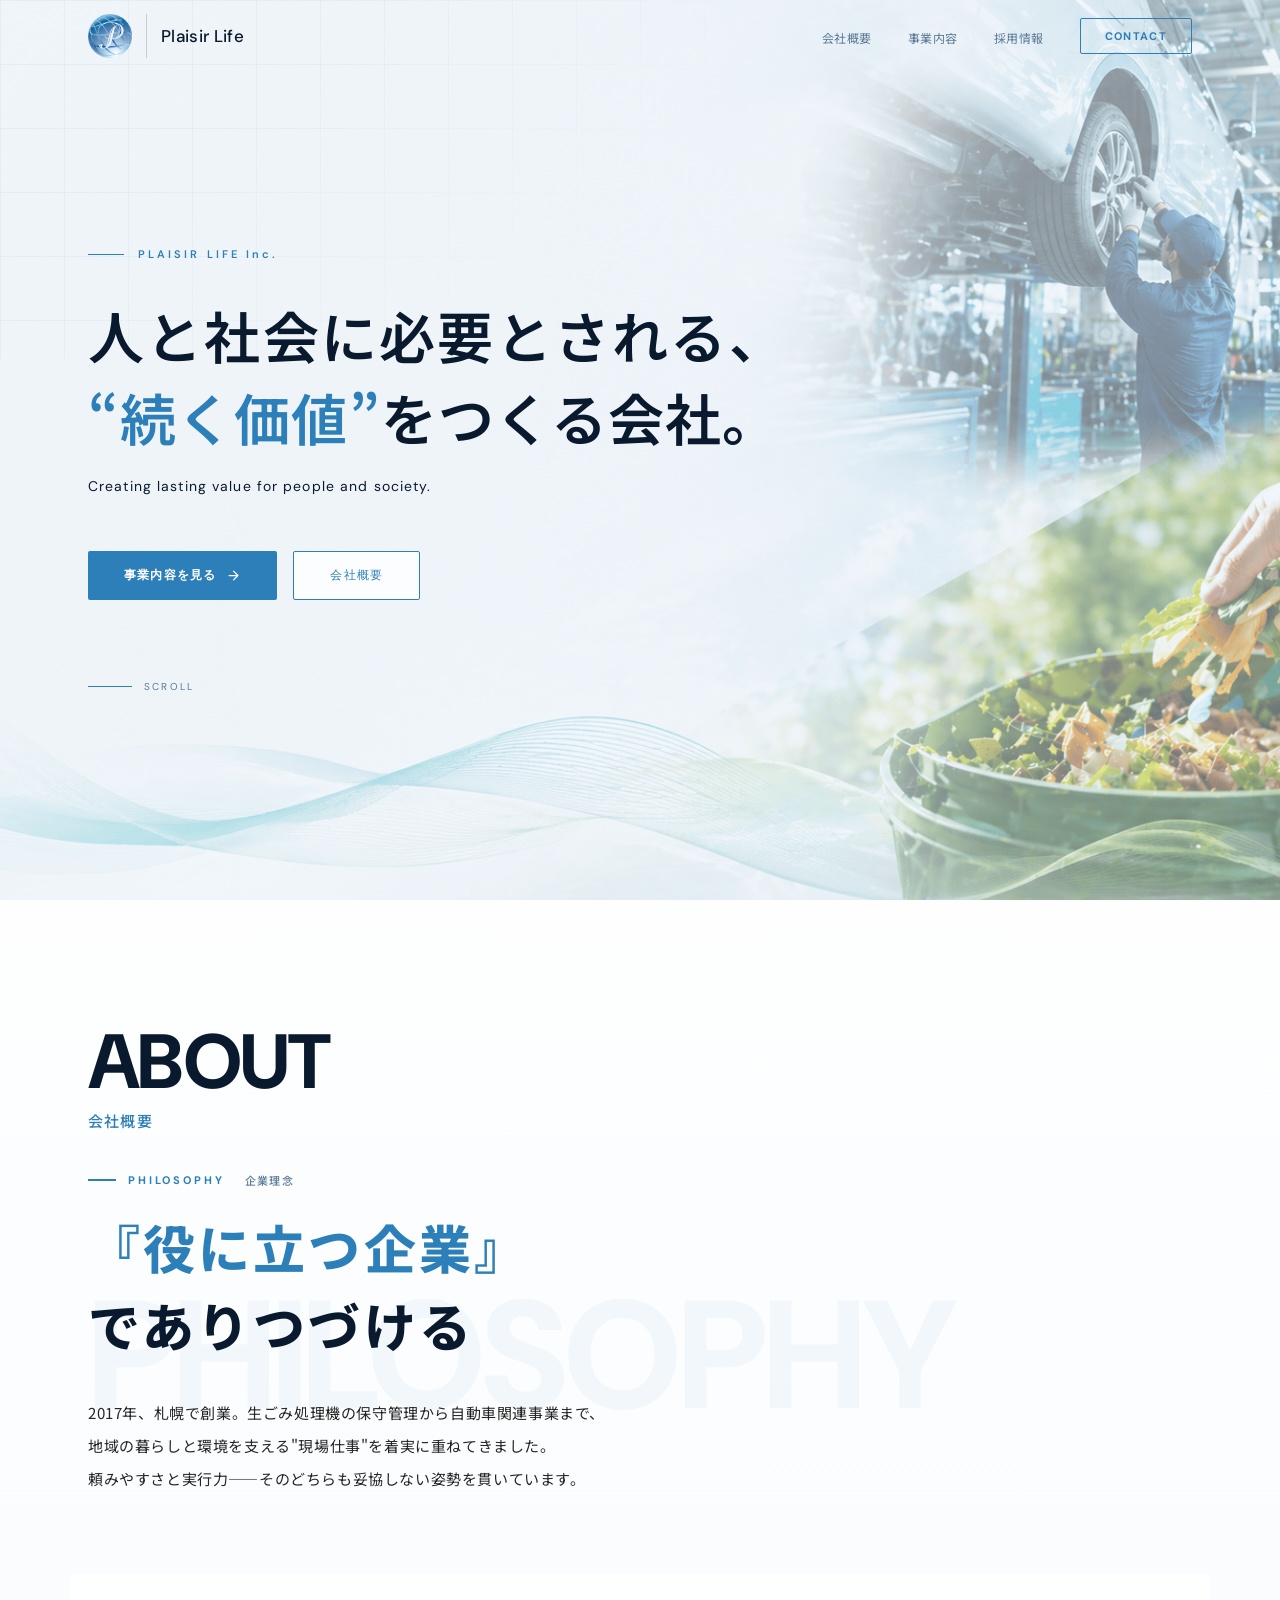
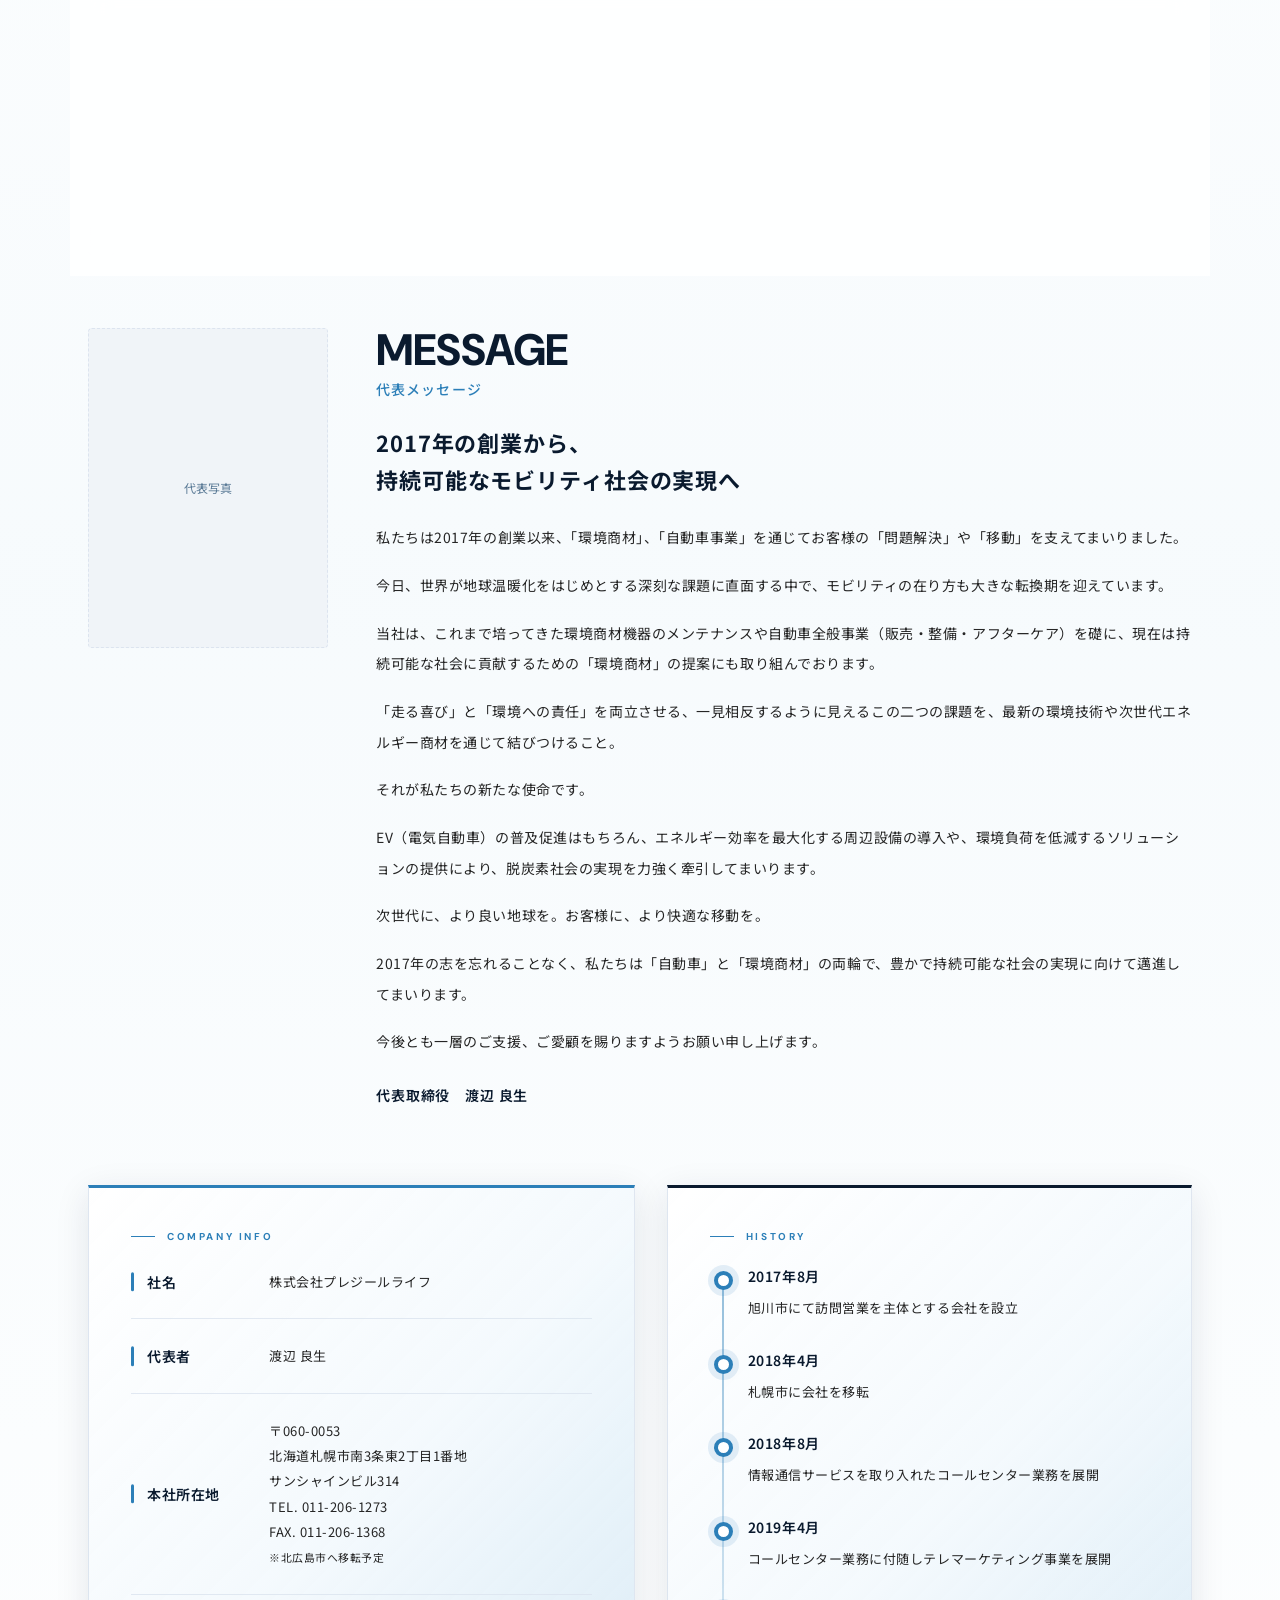
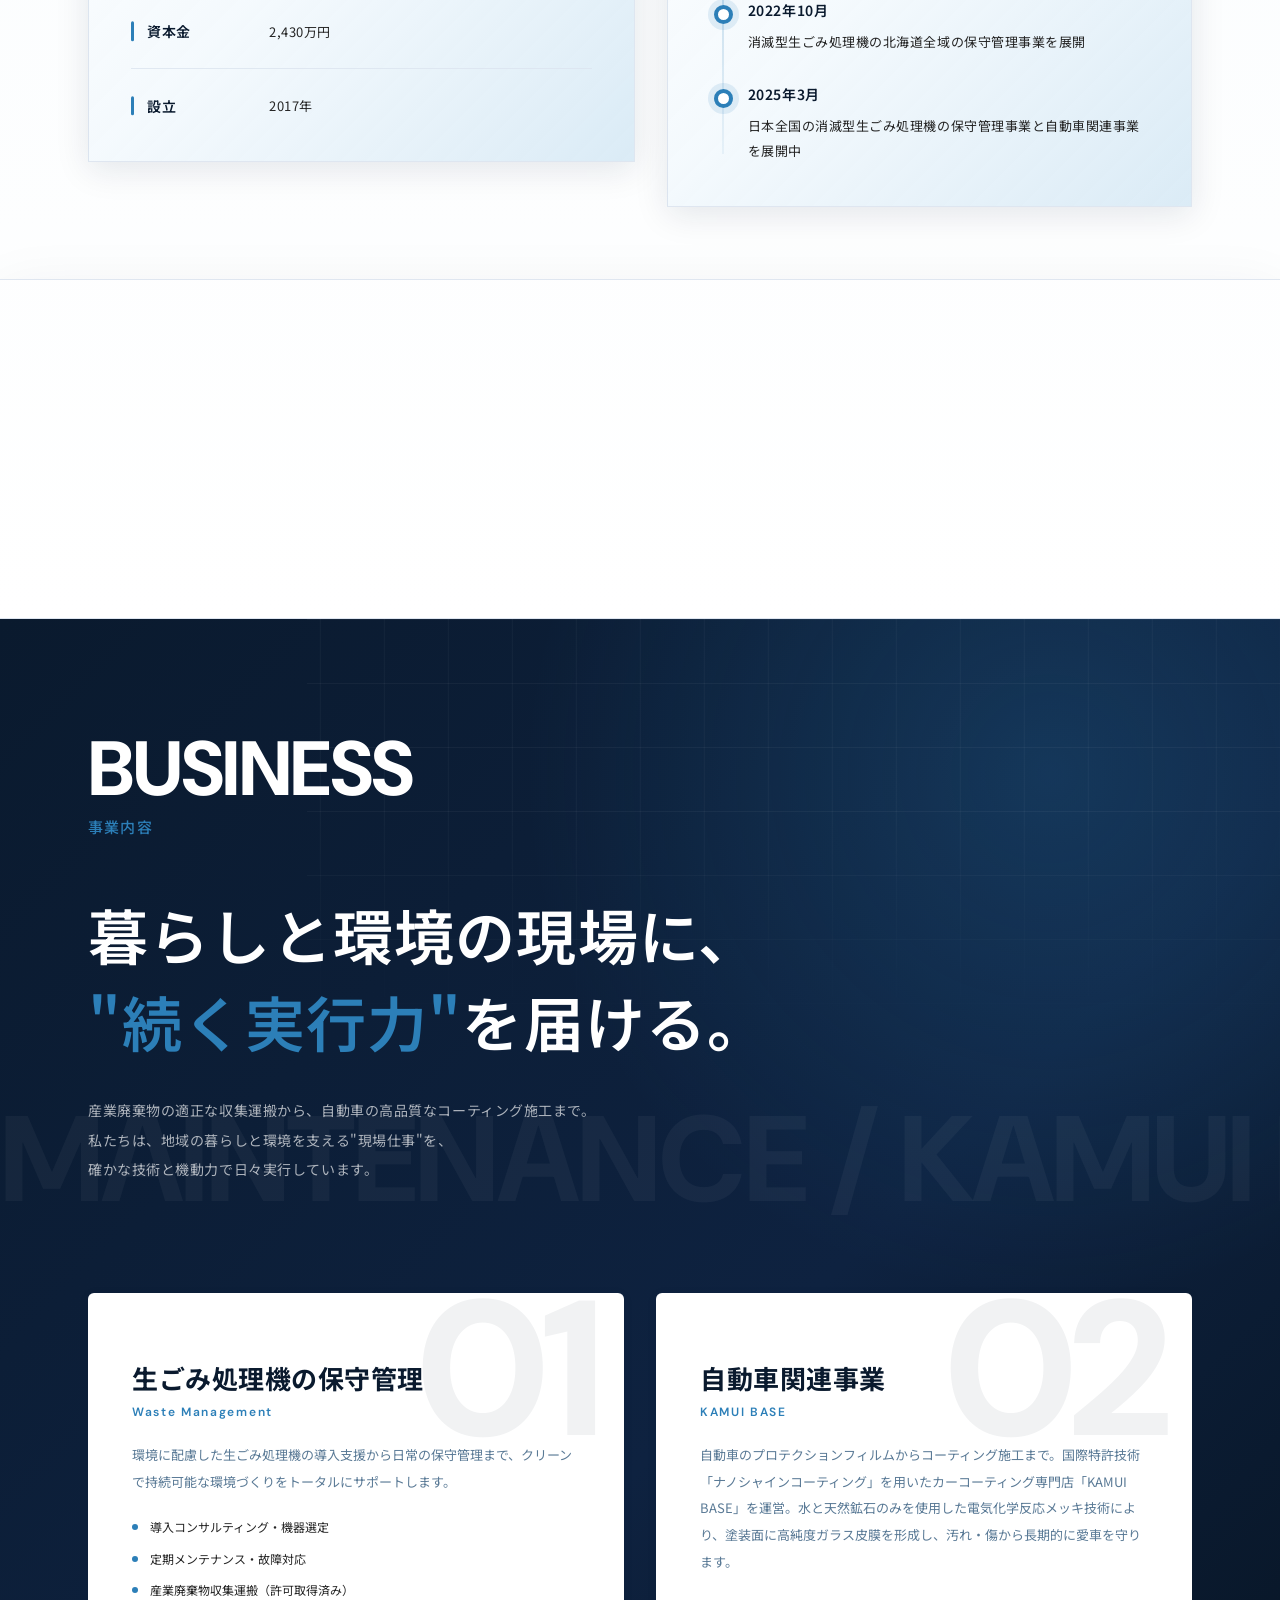
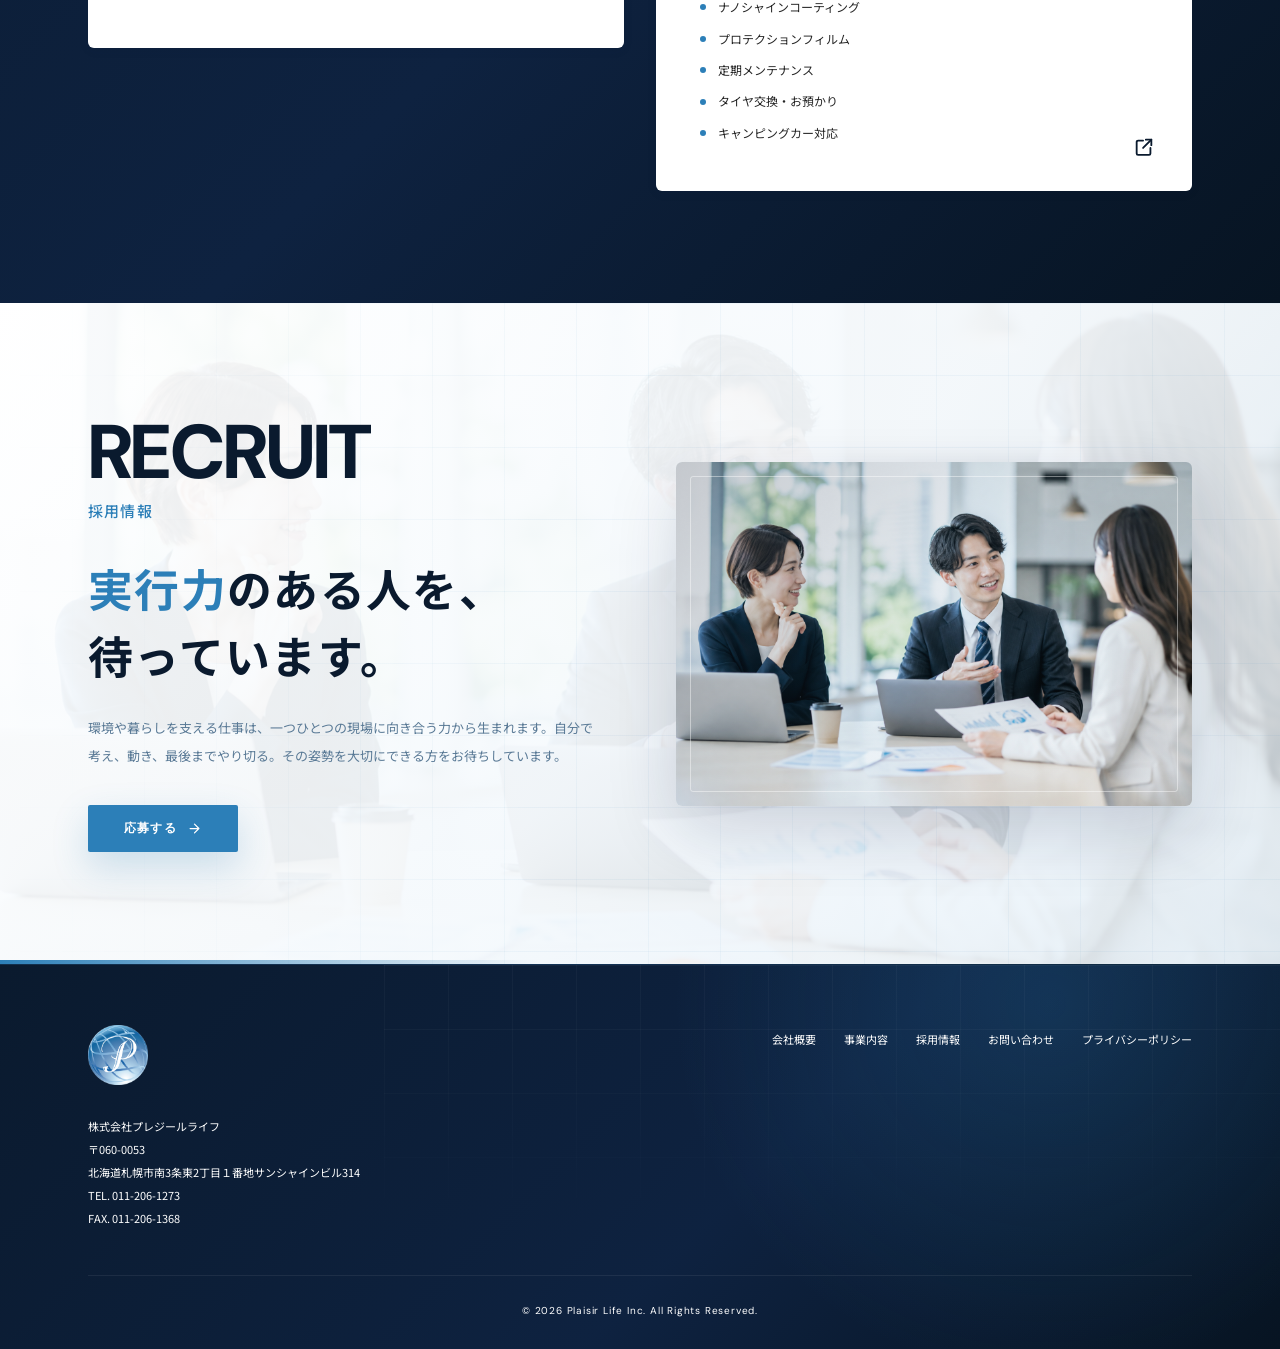
==== commit 82ae2e13: "ミッション・ビジョン・バリューをABOUTセクションに追加 Co-Authored-By: Claude Fable 5 <noreply@anthropic.com>" ====
--- a/index.html
+++ b/index.html
@@ -70,6 +70,26 @@
       </p>
     </div>
 
+    <div class="about-mvv fi d2">
+      <div class="mvv-item">
+        <p class="mvv-lbl">MISSION<small>ミッション</small></p>
+        <p class="mvv-txt mvv-statement">環境負荷を減らすモビリティとサービスで、<br>人と地域の豊かな暮らしを支える</p>
+      </div>
+      <div class="mvv-item">
+        <p class="mvv-lbl">VISION<small>ビジョン</small></p>
+        <p class="mvv-txt mvv-statement">地域で最も信頼される<br>“環境配慮型モビリティカンパニー”になる</p>
+      </div>
+      <div class="mvv-item">
+        <p class="mvv-lbl">VALUE<small>バリュー</small></p>
+        <ul class="mvv-list">
+          <li>環境優先の判断</li>
+          <li>顧客視点の提案</li>
+          <li>誠実なトレード</li>
+          <li>長く大切に使う文化をつくる</li>
+        </ul>
+      </div>
+    </div>
+
     <div class="about-message fi d2">
       <div class="message-inner">
         <div class="message-photo">
--- a/css/index.css
+++ b/css/index.css
@@ -187,7 +187,21 @@
 .about-mvv .mvv-item:not(:first-child){border-left:1px solid var(--border)}
 .about-mvv .mvv-lbl{font-family:'DM Sans',sans-serif;font-size:11px;font-weight:700;letter-spacing:.24em;color:var(--green);margin-bottom:14px;display:flex;align-items:center;gap:12px}
 .about-mvv .mvv-lbl::before{content:'';width:28px;height:2px;background:var(--green);display:block;flex-shrink:0}
+.about-mvv .mvv-lbl small{font-family:'Noto Sans JP',sans-serif;font-size:10px;font-weight:500;letter-spacing:.12em;color:var(--muted)}
 .about-mvv .mvv-txt{font-family:'Noto Sans JP',sans-serif;font-size:14px;color:var(--text);line-height:1.8;font-weight:500}
+.about-mvv .mvv-statement{font-size:15px;font-weight:700;color:var(--navy);line-height:2}
+.about-mvv .mvv-list{list-style:none;margin:0;padding:0}
+.about-mvv .mvv-list li{
+  font-family:'Noto Sans JP',sans-serif;font-size:14px;font-weight:500;
+  color:var(--text);line-height:1.8;
+  padding:7px 0 7px 20px;position:relative;
+}
+.about-mvv .mvv-list li::before{
+  content:'';position:absolute;left:0;top:.95em;
+  width:8px;height:8px;border-radius:50%;
+  background:var(--green);opacity:.85;
+}
+.about-mvv .mvv-list li + li{border-top:1px solid rgba(220,228,239,.6)}
 @media(max-width:768px){
   .about-mvv{grid-template-columns:1fr}
   .about-mvv .mvv-item:not(:first-child){border-left:none;border-top:1px solid var(--border)}
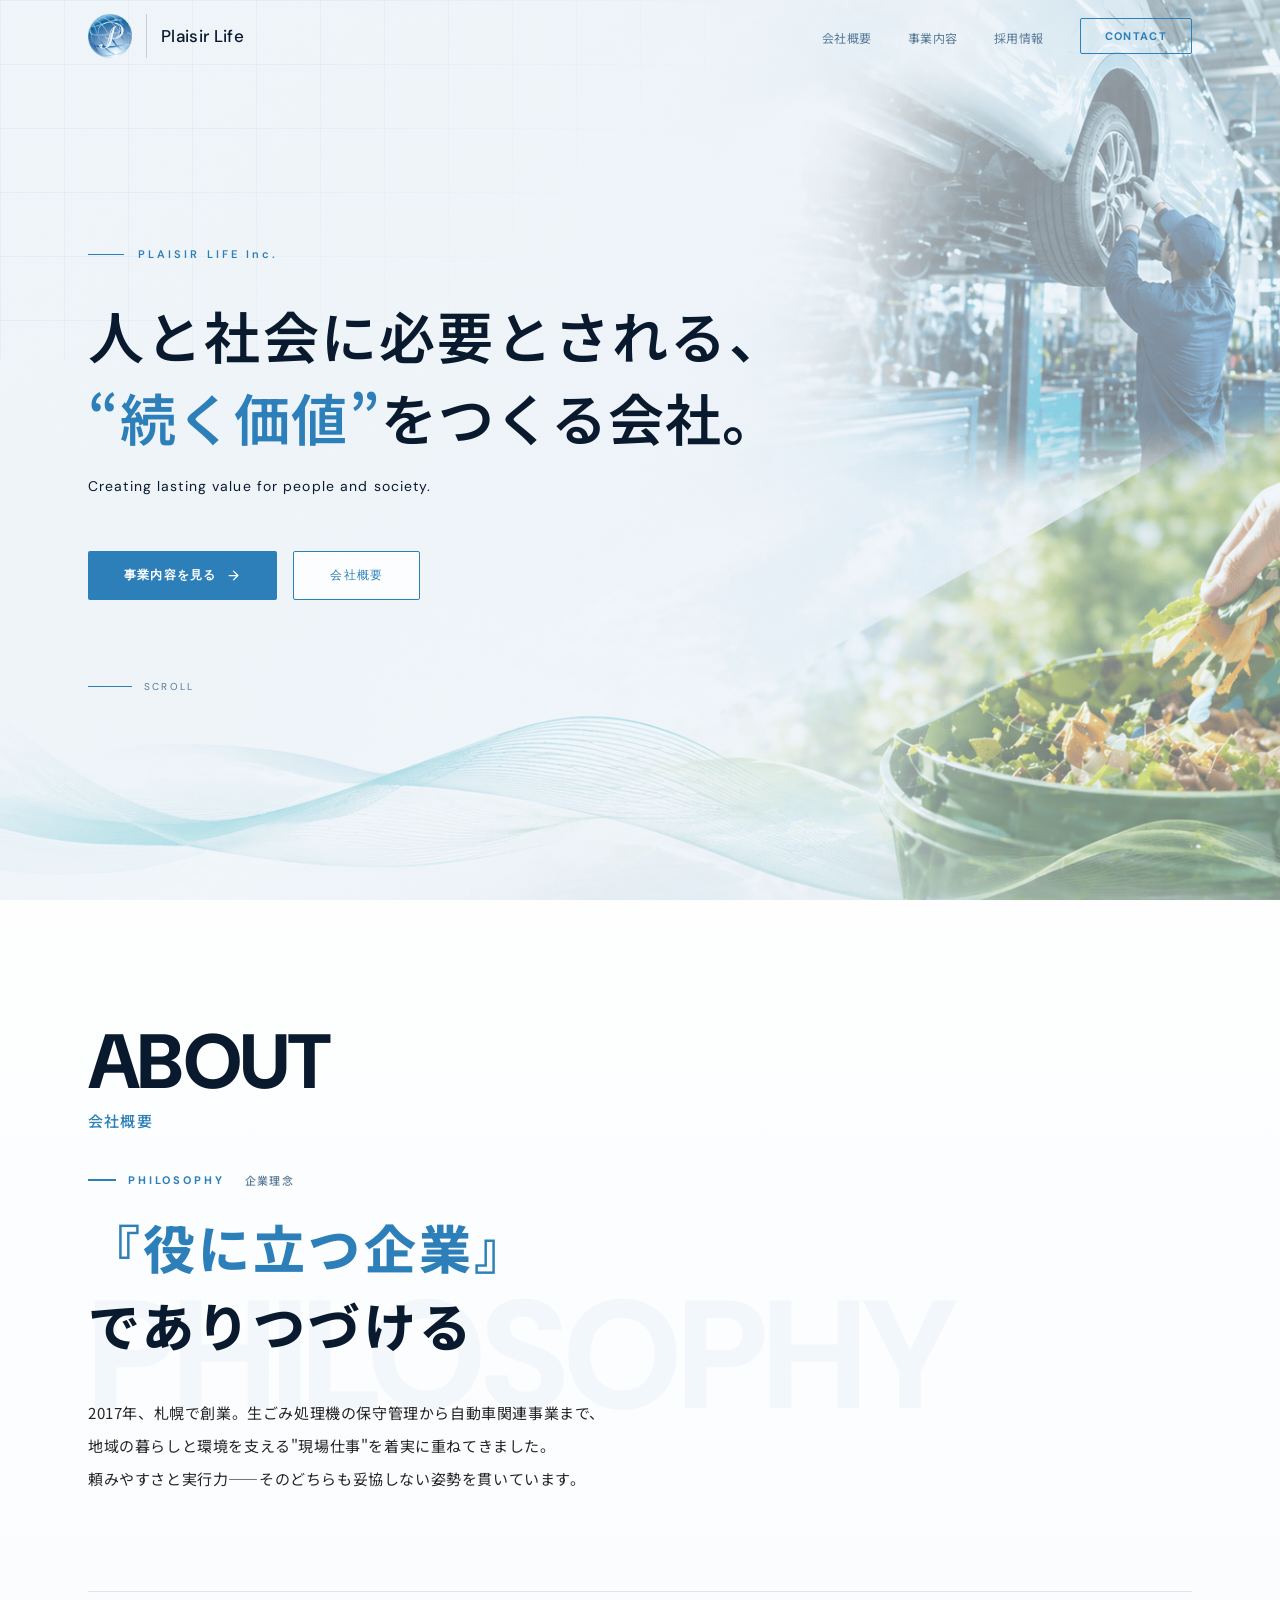
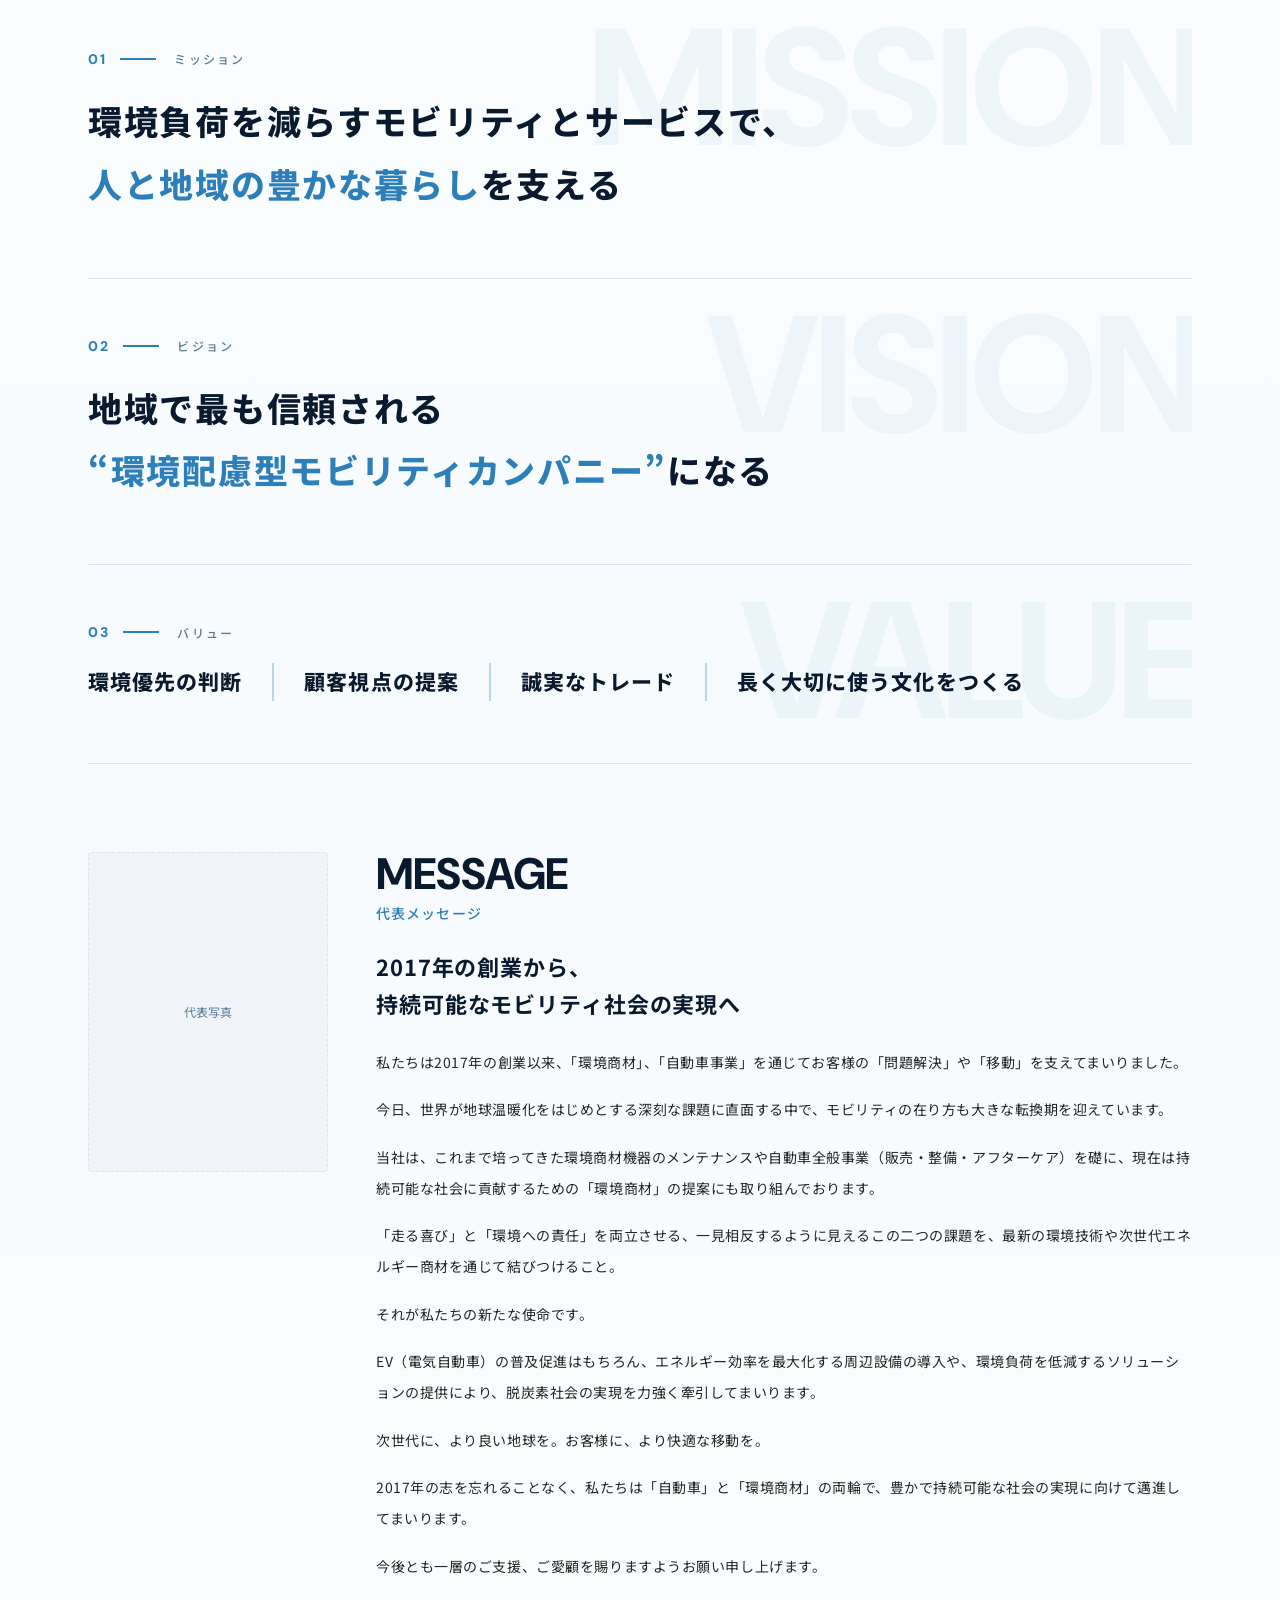
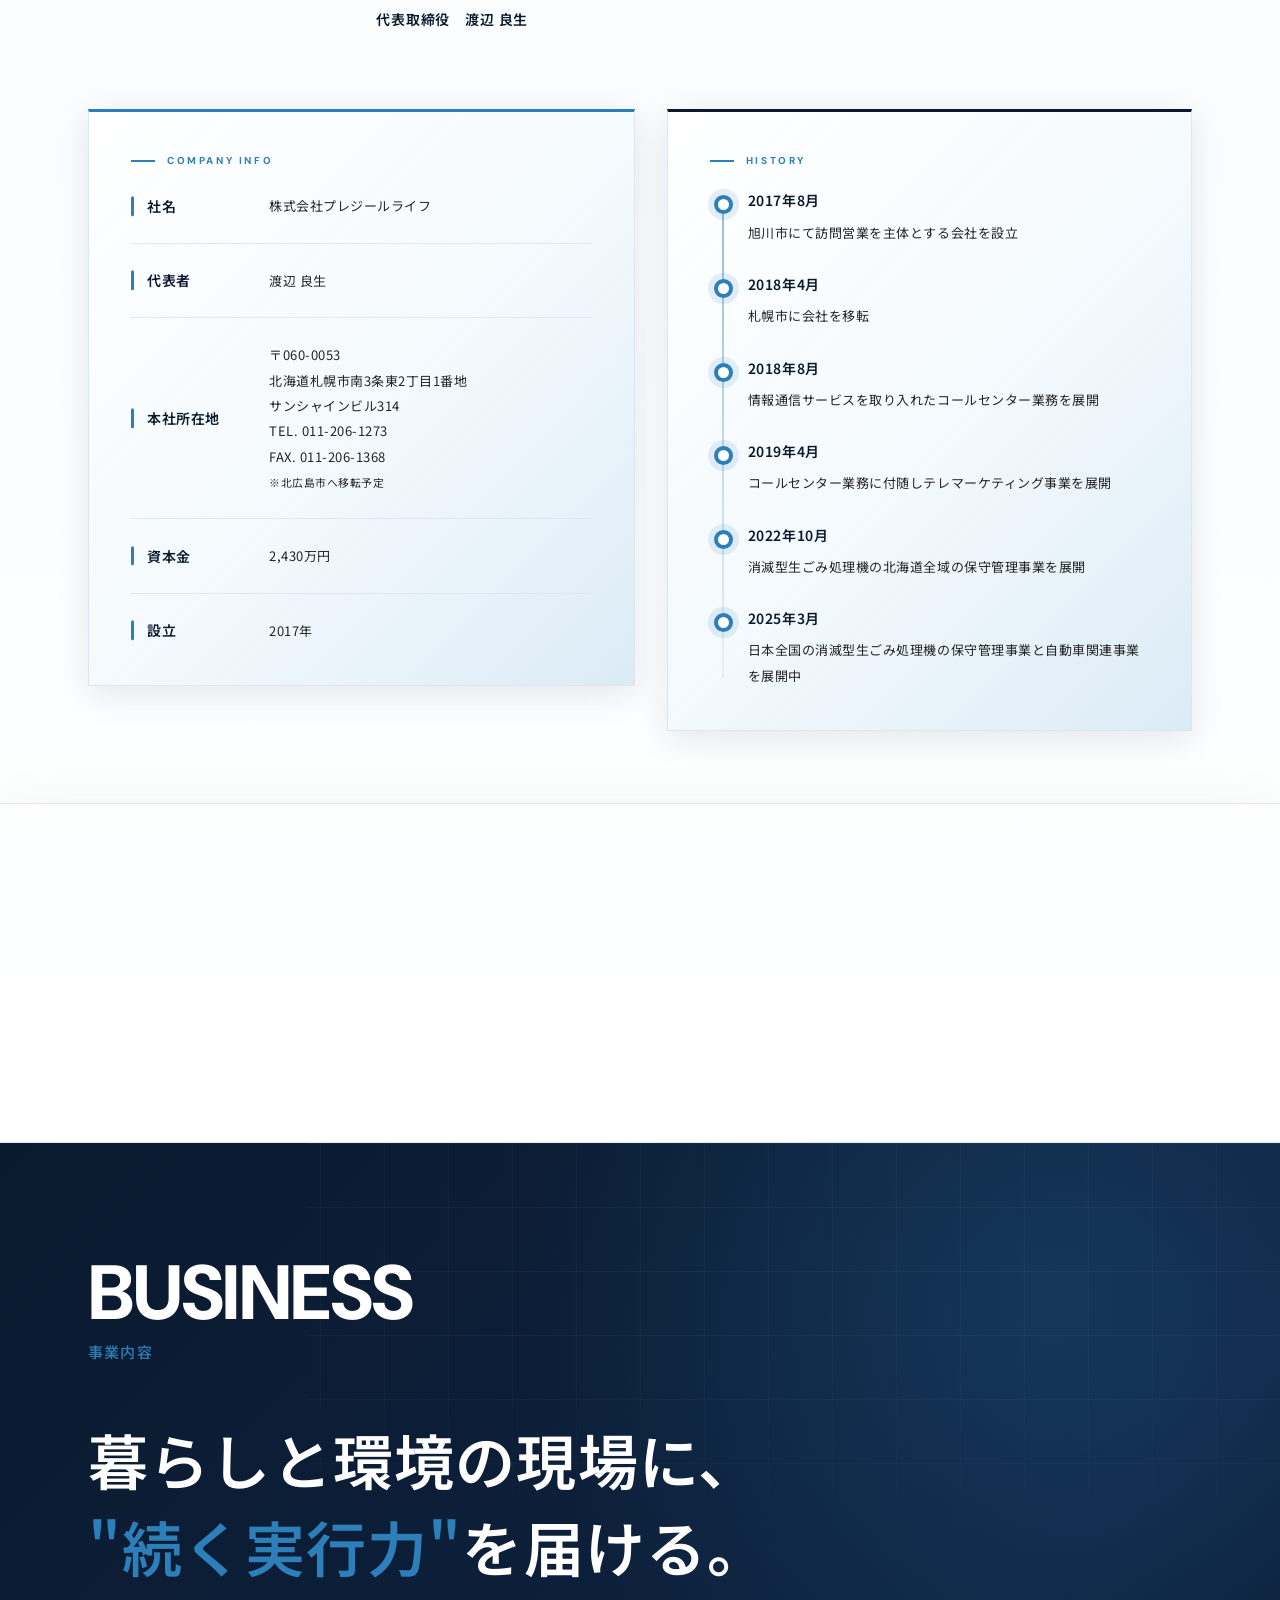
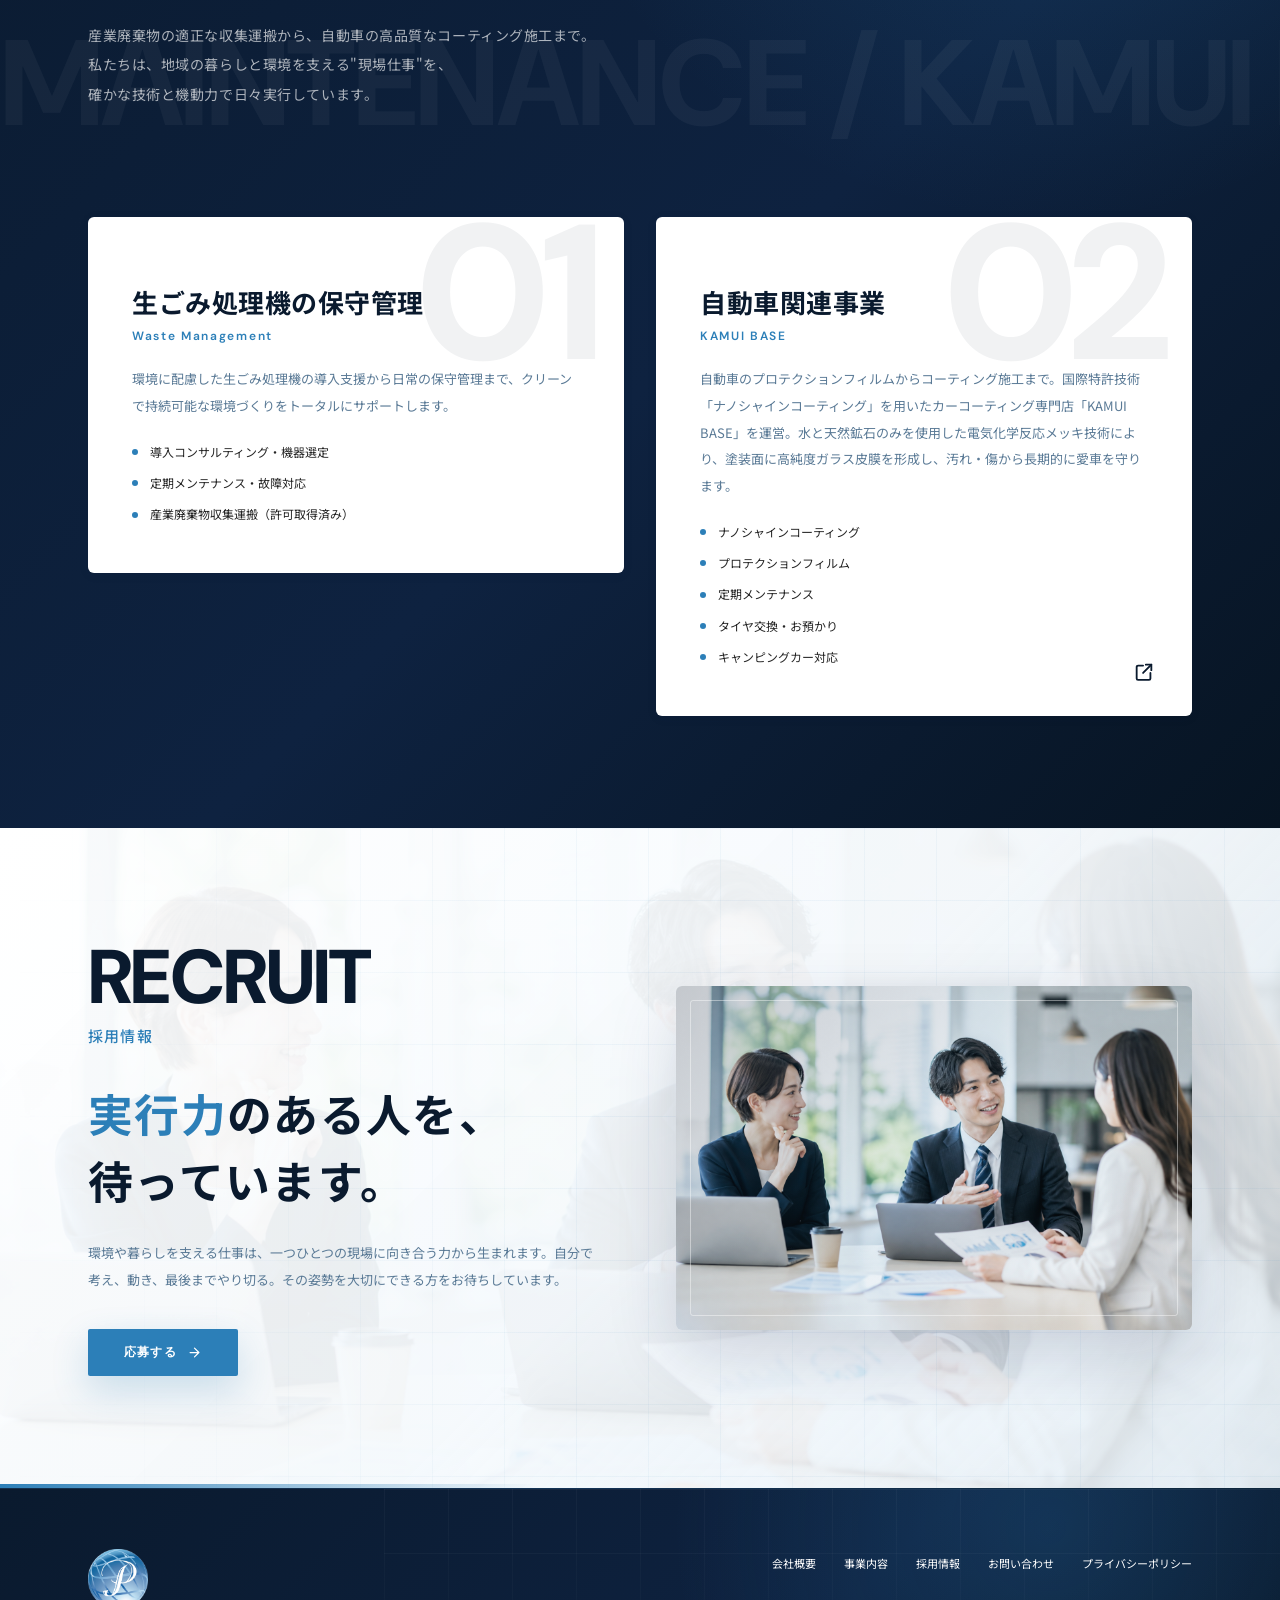
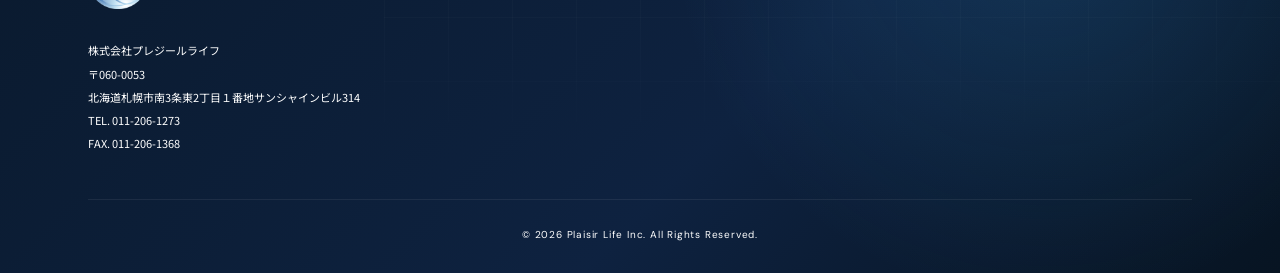
==== commit cdc67f4e: "MVVセクションをエディトリアル大型タイポデザインに刷新 Co-Authored-By: Claude Fable 5 <noreply@anthropic.com>" ====
--- a/index.html
+++ b/index.html
@@ -70,18 +70,30 @@
       </p>
     </div>
 
-    <div class="about-mvv fi d2">
-      <div class="mvv-item">
-        <p class="mvv-lbl">MISSION<small>ミッション</small></p>
-        <p class="mvv-txt mvv-statement">環境負荷を減らすモビリティとサービスで、<br>人と地域の豊かな暮らしを支える</p>
-      </div>
-      <div class="mvv-item">
-        <p class="mvv-lbl">VISION<small>ビジョン</small></p>
-        <p class="mvv-txt mvv-statement">地域で最も信頼される<br>“環境配慮型モビリティカンパニー”になる</p>
-      </div>
-      <div class="mvv-item">
-        <p class="mvv-lbl">VALUE<small>バリュー</small></p>
-        <ul class="mvv-list">
+    <div class="mvv-editorial">
+      <div class="mvv-row fi">
+        <span class="mvv-ghost" aria-hidden="true">MISSION</span>
+        <div class="mvv-row-head">
+          <span class="mvv-num">01</span>
+          <span class="mvv-jp">ミッション</span>
+        </div>
+        <p class="mvv-copy">環境負荷を減らすモビリティとサービスで、<br><em>人と地域の豊かな暮らし</em>を支える</p>
+      </div>
+      <div class="mvv-row fi d1">
+        <span class="mvv-ghost" aria-hidden="true">VISION</span>
+        <div class="mvv-row-head">
+          <span class="mvv-num">02</span>
+          <span class="mvv-jp">ビジョン</span>
+        </div>
+        <p class="mvv-copy">地域で最も信頼される<br><em>“環境配慮型モビリティカンパニー”</em>になる</p>
+      </div>
+      <div class="mvv-row fi d2">
+        <span class="mvv-ghost" aria-hidden="true">VALUE</span>
+        <div class="mvv-row-head">
+          <span class="mvv-num">03</span>
+          <span class="mvv-jp">バリュー</span>
+        </div>
+        <ul class="mvv-values">
           <li>環境優先の判断</li>
           <li>顧客視点の提案</li>
           <li>誠実なトレード</li>
--- a/css/index.css
+++ b/css/index.css
@@ -173,38 +173,73 @@
 @media(max-width:768px){
   #about{padding:88px 0 0}
 }
-.about-mvv{
-  display:grid;grid-template-columns:repeat(3,1fr);
-  border:1px solid rgba(220,228,239,.78);
-  margin-bottom:72px;
-  background:rgba(255,255,255,.82);
-  box-shadow:var(--shadow-sm);
-  backdrop-filter:blur(10px);
-  -webkit-backdrop-filter:blur(10px);
-}
-.about-mvv .mvv-item{padding:38px 32px 36px;background:transparent;border-radius:0;text-align:left;box-shadow:none;border-top:none;transition:background .3s}
-.about-mvv .mvv-item:hover{box-shadow:none;transform:none;background:rgba(230,241,249,.45)}
-.about-mvv .mvv-item:not(:first-child){border-left:1px solid var(--border)}
-.about-mvv .mvv-lbl{font-family:'DM Sans',sans-serif;font-size:11px;font-weight:700;letter-spacing:.24em;color:var(--green);margin-bottom:14px;display:flex;align-items:center;gap:12px}
-.about-mvv .mvv-lbl::before{content:'';width:28px;height:2px;background:var(--green);display:block;flex-shrink:0}
-.about-mvv .mvv-lbl small{font-family:'Noto Sans JP',sans-serif;font-size:10px;font-weight:500;letter-spacing:.12em;color:var(--muted)}
-.about-mvv .mvv-txt{font-family:'Noto Sans JP',sans-serif;font-size:14px;color:var(--text);line-height:1.8;font-weight:500}
-.about-mvv .mvv-statement{font-size:15px;font-weight:700;color:var(--navy);line-height:2}
-.about-mvv .mvv-list{list-style:none;margin:0;padding:0}
-.about-mvv .mvv-list li{
-  font-family:'Noto Sans JP',sans-serif;font-size:14px;font-weight:500;
-  color:var(--text);line-height:1.8;
-  padding:7px 0 7px 20px;position:relative;
-}
-.about-mvv .mvv-list li::before{
-  content:'';position:absolute;left:0;top:.95em;
-  width:8px;height:8px;border-radius:50%;
-  background:var(--green);opacity:.85;
-}
-.about-mvv .mvv-list li + li{border-top:1px solid rgba(220,228,239,.6)}
+/* -- MVV editorial -- */
+.mvv-editorial{margin-bottom:88px}
+.mvv-row{
+  position:relative;
+  padding:58px 0 62px;
+  border-top:1px solid var(--border);
+  overflow:hidden;
+}
+.mvv-row:last-child{border-bottom:1px solid var(--border)}
+.mvv-ghost{
+  position:absolute;
+  top:14px;right:-10px;
+  font-family:'DM Sans',sans-serif;font-weight:800;
+  font-size:clamp(80px,13vw,170px);
+  letter-spacing:-.03em;line-height:1;
+  color:rgba(44,127,184,.055);
+  white-space:nowrap;pointer-events:none;
+  user-select:none;
+}
+.mvv-row-head{
+  display:flex;align-items:center;gap:18px;
+  margin-bottom:22px;position:relative;
+}
+.mvv-num{
+  font-family:'DM Sans',sans-serif;font-weight:800;
+  font-size:14px;color:var(--green);letter-spacing:.12em;
+  display:flex;align-items:center;gap:14px;
+}
+.mvv-num::after{content:'';display:block;width:36px;height:2px;background:var(--green)}
+.mvv-jp{
+  font-family:'Noto Sans JP',sans-serif;
+  font-size:12px;font-weight:500;
+  letter-spacing:.18em;color:var(--muted);
+}
+.mvv-copy{
+  font-family:'Noto Sans JP',sans-serif;
+  font-size:clamp(21px,3.2vw,34px);
+  font-weight:800;color:var(--navy);
+  line-height:1.85;letter-spacing:.05em;
+  position:relative;
+}
+.mvv-copy em{font-style:normal;color:var(--green)}
+.mvv-values{
+  list-style:none;margin:0;padding:0;
+  display:flex;flex-wrap:wrap;gap:16px 0;
+  position:relative;
+}
+.mvv-values li{
+  font-family:'Noto Sans JP',sans-serif;
+  font-size:clamp(15px,1.9vw,21px);font-weight:800;
+  color:var(--navy);letter-spacing:.05em;line-height:1.6;
+  padding:2px 30px;
+}
+.mvv-values li:first-child{padding-left:0}
+.mvv-values li + li{border-left:2px solid rgba(44,127,184,.3)}
 @media(max-width:768px){
-  .about-mvv{grid-template-columns:1fr}
-  .about-mvv .mvv-item:not(:first-child){border-left:none;border-top:1px solid var(--border)}
+  .mvv-editorial{margin-bottom:56px}
+  .mvv-row{padding:40px 0 44px}
+  .mvv-ghost{font-size:clamp(64px,17vw,100px);top:20px}
+  .mvv-values{flex-direction:column;gap:12px}
+  .mvv-values li{padding:0 0 0 20px;position:relative}
+  .mvv-values li + li{border-left:none}
+  .mvv-values li::before{
+    content:'';position:absolute;left:0;top:.62em;
+    width:9px;height:9px;border-radius:50%;
+    background:var(--green);
+  }
 }
 /* -- Philosophy banner -- */
 .about-philosophy-banner{
